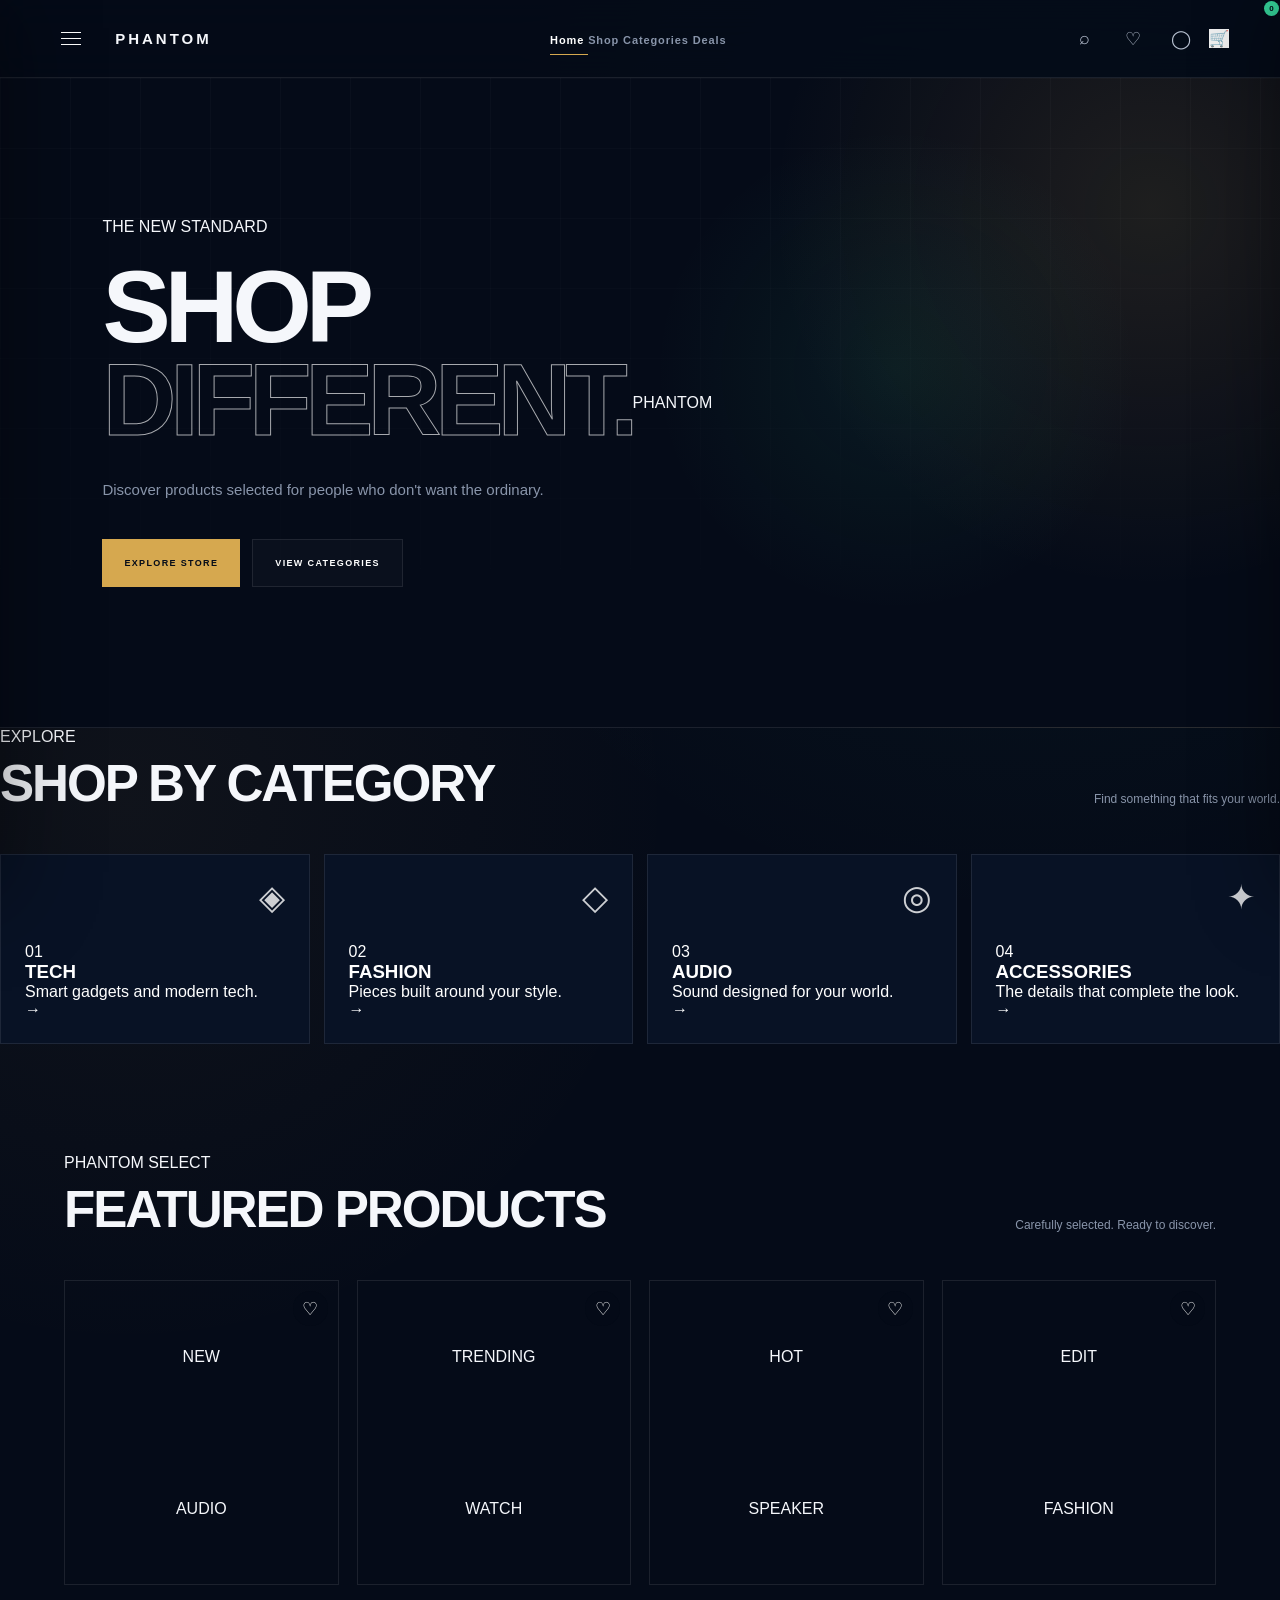
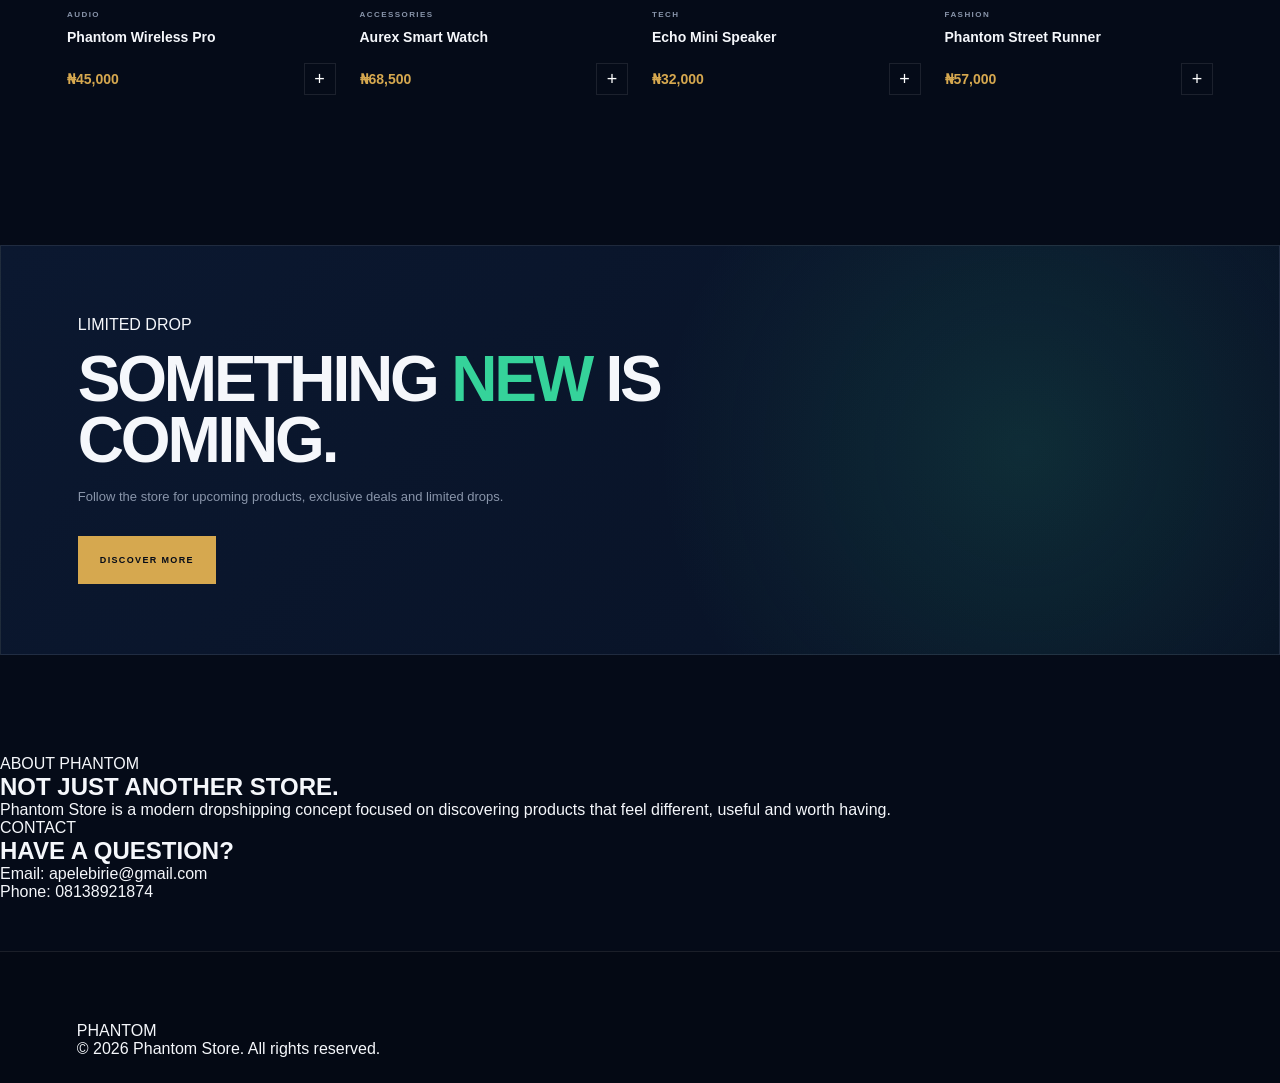
==== index.html @ 013b5015 "Refactor index.html for improved structure and content Refactor HTML structure and update content fo" ====
<!DOCTYPE html>
<html lang="en">

<head>
    <meta charset="UTF-8">

    <meta
        name="viewport"
        content="width=device-width, initial-scale=1.0"
    >

    <meta
        name="description"
        content="Phantom Store — modern dropshipping marketplace."
    >

    <title>Phantom Store</title>

    <!-- CSS -->
    <link
        rel="stylesheet"
        href="css/style.css"
    >
</head>


<body>

    <!-- =====================================================
         PAGE LOADER
         ===================================================== -->

    <div
        class="page-loader"
        id="pageLoader"
    >
        <div class="loader-logo">
            PHANTOM
        </div>

        <div class="loader-line"></div>
    </div>


    <!-- =====================================================
         SIDEBAR OVERLAY
         ===================================================== -->

    <div
        class="sidebar-overlay"
        id="sidebarOverlay"
    ></div>


    <!-- =====================================================
         SIDEBAR
         ===================================================== -->

    <aside
        class="sidebar"
        id="sidebar"
    >

        <div class="sidebar-header">

            <div class="sidebar-logo">
                PHANTOM
            </div>

            <button
                class="close-sidebar"
                id="closeSidebar"
                aria-label="Close menu"
            >
                ×
            </button>

        </div>


        <nav class="sidebar-navigation">

            <a
                href="#home"
                class="sidebar-link active"
            >
                Home
            </a>

            <a
                href="#categories"
                class="sidebar-link"
            >
                Categories
            </a>

            <a
                href="#shop"
                class="sidebar-link"
            >
                Shop
            </a>

            <a
                href="#deals"
                class="sidebar-link"
            >
                Deals
            </a>

            <a
                href="#about"
                class="sidebar-link"
            >
                About
            </a>

            <a
                href="#contact"
                class="sidebar-link"
            >
                Contact
            </a>

        </nav>


        <div class="sidebar-footer">

            <span>
                PHANTOM STORE
            </span>

            <small>
                CURATED. MODERN. DIFFERENT.
            </small>

        </div>

    </aside>


    <!-- =====================================================
         HEADER
         ===================================================== -->

    <header class="site-header">

        <div class="header-left">

            <button
                class="menu-button"
                id="openSidebar"
                aria-label="Open menu"
            >
                <span></span>
                <span></span>
                <span></span>
            </button>


            <a
                href="#home"
                class="brand"
            >
                PHANTOM
            </a>

        </div>


        <nav class="desktop-navigation">

            <a
                href="#home"
                class="nav-link active"
            >
                Home
            </a>

            <a
                href="#shop"
                class="nav-link"
            >
                Shop
            </a>

            <a
                href="#categories"
                class="nav-link"
            >
                Categories
            </a>

            <a
                href="#deals"
                class="nav-link"
            >
                Deals
            </a>

        </nav>


        <div class="header-actions">

            <button
                class="header-icon"
                id="searchButton"
                aria-label="Search"
            >
                ⌕
            </button>

            <button
                class="header-icon"
                id="wishlistButton"
                aria-label="Wishlist"
            >
                ♡
            </button>

            <button
                class="header-icon"
                id="accountButton"
                aria-label="Account"
            >
                ◯
            </button>

            <button
                class="cart-button"
                id="cartButton"
                aria-label="Shopping cart"
            >
                🛒

                <span
                    class="cart-count"
                    id="cartCount"
                >
                    0
                </span>

            </button>

        </div>

    </header>


    <!-- =====================================================
         MAIN
         ===================================================== -->

    <main>


        <!-- =================================================
             HERO
             ================================================= -->

        <section
            class="hero"
            id="home"
        >

            <div class="hero-content">

                <span class="hero-label">
                    THE NEW STANDARD
                </span>

                <h1>
                    SHOP
                    <span>DIFFERENT.</span>
                </h1>

                <p>
                    Discover products selected for people
                    who don't want the ordinary.
                </p>


                <div class="hero-buttons">

                    <a
                        href="#shop"
                        class="primary-button"
                    >
                        EXPLORE STORE
                    </a>

                    <a
                        href="#categories"
                        class="secondary-button"
                    >
                        VIEW CATEGORIES
                    </a>

                </div>

            </div>


            <div class="hero-visual">

                <div class="hero-orbit orbit-one"></div>

                <div class="hero-orbit orbit-two"></div>

                <div class="hero-product">

                    <span>
                        PHANTOM
                    </span>

                </div>

            </div>

        </section>


        <!-- =================================================
             CATEGORIES
             ================================================= -->

        <section
            class="categories-section"
            id="categories"
        >

            <div class="section-heading">

                <div>

                    <span class="section-label">
                        EXPLORE
                    </span>

                    <h2>
                        SHOP BY CATEGORY
                    </h2>

                </div>

                <p>
                    Find something that fits your world.
                </p>

            </div>


            <div class="category-grid">


                <article
                    class="category-card"
                    data-category="tech"
                >

                    <div class="category-number">
                        01
                    </div>

                    <div class="category-icon">
                        ◈
                    </div>

                    <h3>
                        TECH
                    </h3>

                    <p>
                        Smart gadgets and modern tech.
                    </p>

                    <span class="category-arrow">
                        →
                    </span>

                </article>


                <article
                    class="category-card"
                    data-category="fashion"
                >

                    <div class="category-number">
                        02
                    </div>

                    <div class="category-icon">
                        ◇
                    </div>

                    <h3>
                        FASHION
                    </h3>

                    <p>
                        Pieces built around your style.
                    </p>

                    <span class="category-arrow">
                        →
                    </span>

                </article>


                <article
                    class="category-card"
                    data-category="audio"
                >

                    <div class="category-number">
                        03
                    </div>

                    <div class="category-icon">
                        ◎
                    </div>

                    <h3>
                        AUDIO
                    </h3>

                    <p>
                        Sound designed for your world.
                    </p>

                    <span class="category-arrow">
                        →
                    </span>

                </article>


                <article
                    class="category-card"
                    data-category="accessories"
                >

                    <div class="category-number">
                        04
                    </div>

                    <div class="category-icon">
                        ✦
                    </div>

                    <h3>
                        ACCESSORIES
                    </h3>

                    <p>
                        The details that complete the look.
                    </p>

                    <span class="category-arrow">
                        →
                    </span>

                </article>

            </div>

        </section>


        <!-- =================================================
             SHOP
             ================================================= -->

        <section
            class="shop-section"
            id="shop"
        >

            <div class="section-heading">

                <div>

                    <span class="section-label">
                        PHANTOM SELECT
                    </span>

                    <h2>
                        FEATURED PRODUCTS
                    </h2>

                </div>

                <p>
                    Carefully selected. Ready to discover.
                </p>

            </div>


            <div class="product-grid">


                <!-- PRODUCT 1 -->

                <article
                    class="product-card"
                    data-product="headphones"
                >

                    <div class="product-image">

                        <span class="product-tag">
                            NEW
                        </span>

                        <button
                            class="heart-button"
                            aria-label="Add to wishlist"
                        >
                            ♡
                        </button>

                        <div class="product-image-content">
                            AUDIO
                        </div>

                    </div>


                    <div class="product-info">

                        <span class="product-category">
                            AUDIO
                        </span>

                        <h3>
                            Phantom Wireless Pro
                        </h3>

                        <div class="product-bottom">

                            <strong>
                                ₦45,000
                            </strong>

                            <button
                                class="add-button"
                            >
                                +
                            </button>

                        </div>

                    </div>

                </article>


                <!-- PRODUCT 2 -->

                <article
                    class="product-card"
                    data-product="watch"
                >

                    <div class="product-image">

                        <span class="product-tag">
                            TRENDING
                        </span>

                        <button
                            class="heart-button"
                            aria-label="Add to wishlist"
                        >
                            ♡
                        </button>

                        <div class="product-image-content">
                            WATCH
                        </div>

                    </div>


                    <div class="product-info">

                        <span class="product-category">
                            ACCESSORIES
                        </span>

                        <h3>
                            Aurex Smart Watch
                        </h3>

                        <div class="product-bottom">

                            <strong>
                                ₦68,500
                            </strong>

                            <button
                                class="add-button"
                            >
                                +
                            </button>

                        </div>

                    </div>

                </article>


                <!-- PRODUCT 3 -->

                <article
                    class="product-card"
                    data-product="speaker"
                >

                    <div class="product-image">

                        <span class="product-tag">
                            HOT
                        </span>

                        <button
                            class="heart-button"
                            aria-label="Add to wishlist"
                        >
                            ♡
                        </button>

                        <div class="product-image-content">
                            SPEAKER
                        </div>

                    </div>


                    <div class="product-info">

                        <span class="product-category">
                            TECH
                        </span>

                        <h3>
                            Echo Mini Speaker
                        </h3>

                        <div class="product-bottom">

                            <strong>
                                ₦32,000
                            </strong>

                            <button
                                class="add-button"
                            >
                                +
                            </button>

                        </div>

                    </div>

                </article>


                <!-- PRODUCT 4 -->

                <article
                    class="product-card"
                    data-product="sneakers"
                >

                    <div class="product-image">

                        <span class="product-tag">
                            EDIT
                        </span>

                        <button
                            class="heart-button"
                            aria-label="Add to wishlist"
                        >
                            ♡
                        </button>

                        <div class="product-image-content">
                            FASHION
                        </div>

                    </div>


                    <div class="product-info">

                        <span class="product-category">
                            FASHION
                        </span>

                        <h3>
                            Phantom Street Runner
                        </h3>

                        <div class="product-bottom">

                            <strong>
                                ₦57,000
                            </strong>

                            <button
                                class="add-button"
                            >
                                +
                            </button>

                        </div>

                    </div>

                </article>

            </div>

        </section>


        <!-- =================================================
             DEALS
             ================================================= -->

        <section
            class="deal-section"
            id="deals"
        >

            <div class="deal-content">

                <span class="section-label">
                    LIMITED DROP
                </span>

                <h2>
                    SOMETHING
                    <span>NEW</span>
                    IS COMING.
                </h2>

                <p>
                    Follow the store for upcoming products,
                    exclusive deals and limited drops.
                </p>

                <button
                    class="primary-button"
                    id="dealButton"
                >
                    DISCOVER MORE
                </button>

            </div>


            <div class="deal-decoration">

                <div class="helix helix-one"></div>

                <div class="helix helix-two"></div>

                <div class="helix helix-three"></div>

            </div>

        </section>


        <!-- =================================================
             ABOUT
             ================================================= -->

        <section
            class="about-section"
            id="about"
        >

            <div>

                <span class="section-label">
                    ABOUT PHANTOM
                </span>

                <h2>
                    NOT JUST
                    ANOTHER STORE.
                </h2>

            </div>


            <p>
                Phantom Store is a modern dropshipping concept
                focused on discovering products that feel
                different, useful and worth having.
            </p>

        </section>


        <!-- =================================================
             CONTACT
             ================================================= -->

        <section
            class="contact-section"
            id="contact"
        >

            <span class="section-label">
                CONTACT
            </span>

            <h2>
                HAVE A QUESTION?
            </h2>

            <p>
                Email:
                <a href="mailto:apelebirie@gmail.com">
                    apelebirie@gmail.com
                </a>
            </p>

            <p>
                Phone:
                <a href="tel:08138921874">
                    08138921874
                </a>
            </p>

        </section>

    </main>


    <!-- =====================================================
         PRODUCT MODAL
         ===================================================== -->

    <div
        class="product-modal"
        id="productModal"
    >

        <div
            class="modal-backdrop"
            id="modalBackdrop"
        ></div>


        <div class="modal-content">

            <button
                class="modal-close"
                id="modalClose"
                aria-label="Close product"
            >
                ×
            </button>


            <div
                class="modal-product-image"
                id="modalProductImage"
            >
                PRODUCT
            </div>


            <div class="modal-product-info">

                <span
                    class="product-category"
                    id="modalCategory"
                >
                    CATEGORY
                </span>

                <h2 id="modalTitle">
                    Product
                </h2>

                <p id="modalDescription">
                    Product description.
                </p>

                <strong
                    class="modal-price"
                    id="modalPrice"
                >
                    ₦0
                </strong>


                <button
                    class="primary-button modal-add-cart"
                    id="modalAddCart"
                >
                    ADD TO CART
                </button>

            </div>

        </div>

    </div>


    <!-- =====================================================
         CART OVERLAY
         ===================================================== -->

    <div
        class="cart-overlay"
        id="cartOverlay"
    ></div>


    <!-- =====================================================
         MINI CART
         ===================================================== -->

    <aside
        class="mini-cart"
        id="miniCart"
    >

        <div class="cart-header">

            <div>

                <span class="section-label">
                    YOUR BAG
                </span>

                <h2>
                    SHOPPING CART
                </h2>

            </div>


            <button
                class="close-cart"
                id="closeCart"
                aria-label="Close cart"
            >
                ×
            </button>

        </div>


        <div
            class="cart-items"
            id="cartItems"
        >

            <div class="empty-cart">

                <div>
                    🛒
                </div>

                <p>
                    Your cart is empty.
                </p>

                <span>
                    Add something you love.
                </span>

            </div>

        </div>


        <div class="cart-footer">

            <div class="cart-total-row">

                <span>
                    TOTAL
                </span>

                <strong id="cartTotal">
                    ₦0
                </strong>

            </div>


            <button
                class="primary-button checkout-button"
                id="checkoutButton"
            >
                CHECKOUT
            </button>

        </div>

    </aside>


    <!-- =====================================================
         FOOTER
         ===================================================== -->

    <footer class="site-footer">

        <div class="footer-brand">
            PHANTOM
        </div>

        <p>
            © 2026 Phantom Store.
            All rights reserved.
        </p>

    </footer>


    <!-- =====================================================
         JAVASCRIPT
         ===================================================== -->

    <script
        src="js/script.js"
    ></script>

</body>

</html>
---- css/style.css ----
/* =========================================================
   PHANTOM STORE — PHASE 1
   Main stylesheet
   ========================================================= */


/* =========================================================
   1. RESET & GLOBAL VARIABLES
   ========================================================= */

:root {
    /* Main palette — Navy Mirage */
    --navy-950: #050b18;
    --navy-900: #081225;
    --navy-850: #0b1830;
    --navy-800: #10203d;

    /* Midnight Gold */
    --gold: #d6a84f;
    --gold-light: #f1cf7a;
    --gold-dark: #9e762c;

    /* Emerald Chrome */
    --emerald: #35d39a;
    --emerald-light: #70edbc;
    --emerald-dark: #1d9b70;

    /* Supporting colours */
    --white: #ffffff;
    --text: #f5f7fb;
    --muted: #8995aa;
    --muted-light: #b7c0d0;
    --border: rgba(255, 255, 255, 0.09);

    /* Effects */
    --glass: rgba(8, 18, 37, 0.72);
    --shadow: 0 20px 60px rgba(0, 0, 0, 0.35);

    /* Layout */
    --max-width: 1280px;

    /* Animation */
    --ease: cubic-bezier(0.22, 1, 0.36, 1);
    --fast: 180ms;
    --normal: 350ms;
    --slow: 700ms;
}


* {
    margin: 0;
    padding: 0;
    box-sizing: border-box;
}


html {
    scroll-behavior: smooth;
}


body {
    min-height: 100vh;
    background:
        radial-gradient(
            circle at 80% 10%,
            rgba(53, 211, 154, 0.06),
            transparent 25%
        ),
        radial-gradient(
            circle at 10% 30%,
            rgba(214, 168, 79, 0.05),
            transparent 25%
        ),
        var(--navy-950);

    color: var(--text);
    font-family:
        Inter,
        "Segoe UI",
        Arial,
        sans-serif;

    overflow-x: hidden;
}


body.modal-open,
body.sidebar-open,
body.cart-open {
    overflow: hidden;
}


button,
a,
input {
    font: inherit;
}


button {
    border: 0;
    cursor: pointer;
}


a {
    color: inherit;
    text-decoration: none;
}


img {
    max-width: 100%;
    display: block;
}


::selection {
    background: var(--gold);
    color: var(--navy-950);
}


/* =========================================================
   2. PAGE LOADER
   ========================================================= */

.page-loader {
    position: fixed;
    inset: 0;
    z-index: 9999;

    display: flex;
    flex-direction: column;
    align-items: center;
    justify-content: center;

    background: var(--navy-950);

    transition:
        opacity 600ms ease,
        visibility 600ms ease;
}


.page-loader.hidden {
    opacity: 0;
    visibility: hidden;
    pointer-events: none;
}


.loader-brand {
    margin-top: 30px;

    font-size: 26px;
    font-weight: 800;
    letter-spacing: 0.35em;

    color: var(--white);
}


.loader-text {
    margin-top: 10px;

    font-size: 10px;
    letter-spacing: 0.3em;

    color: var(--muted);
}


/* =========================================================
   3. HELIX LOADER
   ========================================================= */

.loader-helix {
    position: relative;

    width: 90px;
    height: 100px;

    animation: helixRotate 3s linear infinite;
}


.loader-helix span {
    position: absolute;

    width: 10px;
    height: 10px;

    border-radius: 50%;

    background: var(--gold);

    box-shadow:
        0 0 15px rgba(214, 168, 79, 0.7);

    animation: helixPulse 1.5s ease-in-out infinite;
}


.loader-helix span:nth-child(1) {
    top: 5px;
    left: 15px;
}

.loader-helix span:nth-child(2) {
    top: 20px;
    right: 15px;
}

.loader-helix span:nth-child(3) {
    top: 38px;
    left: 15px;
}

.loader-helix span:nth-child(4) {
    top: 55px;
    right: 15px;
}

.loader-helix span:nth-child(5) {
    top: 73px;
    left: 15px;
}

.loader-helix span:nth-child(6) {
    top: 88px;
    right: 15px;
}


@keyframes helixRotate {
    0% {
        transform: rotateY(0deg);
    }

    100% {
        transform: rotateY(360deg);
    }
}


@keyframes helixPulse {
    0%,
    100% {
        transform: scale(0.75);
        opacity: 0.5;
    }

    50% {
        transform: scale(1.2);
        opacity: 1;
    }
}


/* =========================================================
   4. SIDEBAR OVERLAY
   ========================================================= */

.sidebar-overlay {
    position: fixed;
    inset: 0;
    z-index: 900;

    background: rgba(0, 0, 0, 0.55);

    backdrop-filter: blur(5px);

    opacity: 0;
    visibility: hidden;

    transition:
        opacity var(--normal) ease,
        visibility var(--normal) ease;
}


.sidebar-overlay.active {
    opacity: 1;
    visibility: visible;
}


/* =========================================================
   5. SIDEBAR
   ========================================================= */

.sidebar {
    position: fixed;
    top: 0;
    left: 0;

    z-index: 1000;

    width: min(360px, 88vw);
    height: 100vh;

    display: flex;
    flex-direction: column;

    background:
        linear-gradient(
            160deg,
            rgba(16, 32, 61, 0.98),
            rgba(5, 11, 24, 0.99)
        );

    border-right: 1px solid var(--border);

    box-shadow: 30px 0 80px rgba(0, 0, 0, 0.35);

    transform: translateX(-105%);

    transition:
        transform 600ms var(--ease);
}


.sidebar.active {
    transform: translateX(0);
}


.sidebar-header {
    height: 86px;

    padding: 0 28px;

    display: flex;
    align-items: center;
    justify-content: space-between;

    border-bottom: 1px solid var(--border);
}


.brand {
    display: flex;
    align-items: center;
    gap: 12px;

    font-size: 15px;
    font-weight: 800;
    letter-spacing: 0.2em;
}


.brand-mark {
    width: 32px;
    height: 32px;

    display: grid;
    place-items: center;

    border: 1px solid var(--gold);

    color: var(--gold);

    font-family: Georgia, serif;
    font-size: 18px;

    transform: rotate(45deg);
}


.brand-mark::first-letter {
    transform: rotate(-45deg);
}


.close-sidebar {
    width: 38px;
    height: 38px;

    display: grid;
    place-items: center;

    border-radius: 50%;

    background: rgba(255, 255, 255, 0.05);

    color: var(--white);

    font-size: 25px;

    transition:
        background var(--fast) ease,
        color var(--fast) ease,
        transform var(--fast) ease;
}


.close-sidebar:hover {
    background: var(--gold);
    color: var(--navy-950);
    transform: rotate(90deg);
}


.sidebar-content {
    flex: 1;
    overflow-y: auto;

    padding: 30px 20px;
}


.menu-label {
    margin: 0 12px 14px;

    font-size: 9px;
    font-weight: 700;
    letter-spacing: 0.25em;

    color: var(--muted);
}


.account-label {
    margin-top: 38px;
}


.sidebar-nav {
    display: flex;
    flex-direction: column;
    gap: 5px;
}


.sidebar-link {
    position: relative;

    display: flex;
    align-items: center;
    gap: 16px;

    padding: 14px 15px;

    border-radius: 10px;

    color: var(--muted-light);

    font-size: 13px;
    font-weight: 600;

    transition:
        color var(--fast) ease,
        background var(--fast) ease,
        transform var(--fast) ease;
}


.sidebar-link span:first-child {
    width: 22px;

    text-align: center;

    color: var(--muted);

    font-size: 18px;

    transition: color var(--fast) ease;
}


.sidebar-link:hover,
.sidebar-link.active {
    color: var(--white);

    background:
        linear-gradient(
            90deg,
            rgba(214, 168, 79, 0.12),
            rgba(53, 211, 154, 0.04)
        );

    transform: translateX(5px);
}


.sidebar-link:hover span:first-child,
.sidebar-link.active span:first-child {
    color: var(--gold);
}


.sidebar-footer {
    padding: 22px 28px;

    border-top: 1px solid var(--border);
}


.sidebar-footer p {
    color: var(--gold);

    font-size: 9px;
    letter-spacing: 0.25em;
    font-weight: 800;
}


.sidebar-footer span {
    display: block;

    margin-top: 7px;

    color: var(--muted);

    font-size: 11px;
}


/* =========================================================
   6. HEADER
   ========================================================= */

.site-header {
    position: sticky;
    top: 0;
    z-index: 800;

    height: 78px;

    display: flex;
    align-items: center;
    justify-content: space-between;

    padding: 0 4vw;

    background: rgba(5, 11, 24, 0.78);

    border-bottom: 1px solid var(--border);

    backdrop-filter: blur(18px);
}


.header-left,
.header-actions {
    display: flex;
    align-items: center;
}


.header-left {
    gap: 22px;
}


.menu-button {
    width: 42px;
    height: 42px;

    display: flex;
    flex-direction: column;
    justify-content: center;
    gap: 5px;

    padding: 10px;

    background: transparent;
}


.menu-button span {
    display: block;

    width: 20px;
    height: 1px;

    background: var(--white);

    transition:
        transform var(--normal) var(--ease),
        width var(--normal) var(--ease);
}


.menu-button:hover span:nth-child(2) {
    width: 13px;
}


.menu-button:hover span:nth-child(3) {
    width: 17px;
}


.logo {
    display: flex;
    align-items: center;
    gap: 10px;
}


.logo-symbol {
    width: 34px;
    height: 34px;

    display: grid;
    place-items: center;

    border: 1px solid var(--gold);

    color: var(--gold);

    font-family: Georgia, serif;
    font-size: 18px;

    transform: rotate(45deg);

    transition: transform var(--normal) var(--ease);
}


.logo:hover .logo-symbol {
    transform: rotate(135deg);
}


.logo-text {
    display: flex;
    flex-direction: column;

    font-size: 13px;
    font-weight: 800;
    letter-spacing: 0.18em;
}


.logo-text small {
    margin-top: 2px;

    color: var(--gold);

    font-size: 6px;
    letter-spacing: 0.5em;
}


.desktop-nav {
    display: flex;
    align-items: center;
    gap: 34px;
}


.nav-link {
    position: relative;

    color: var(--muted);

    font-size: 11px;
    font-weight: 600;
    letter-spacing: 0.08em;

    transition: color var(--fast) ease;
}


.nav-link::after {
    content: "";

    position: absolute;
    left: 0;
    bottom: -9px;

    width: 0;
    height: 1px;

    background: var(--gold);

    transition: width var(--normal) var(--ease);
}


.nav-link:hover,
.nav-link.active {
    color: var(--white);
}


.nav-link:hover::after,
.nav-link.active::after {
    width: 100%;
}


.header-actions {
    gap: 8px;
}


.header-icon {
    position: relative;

    width: 40px;
    height: 40px;

    display: grid;
    place-items: center;

    background: transparent;

    color: var(--muted-light);

    font-size: 18px;

    border-radius: 50%;

    transition:
        background var(--fast) ease,
        color var(--fast) ease,
        transform var(--fast) ease;
}


.header-icon:hover {
    background: rgba(255, 255, 255, 0.06);
    color: var(--gold);
    transform: translateY(-2px);
}


.cart-count {
    position: absolute;
    top: 1px;
    right: 1px;

    min-width: 15px;
    height: 15px;

    display: grid;
    place-items: center;

    padding: 0 4px;

    border-radius: 20px;

    background: var(--emerald);

    color: var(--navy-950);

    font-size: 8px;
    font-weight: 800;
}


.account-button {
    margin-left: 8px;

    padding: 11px 17px;

    background: transparent;

    border: 1px solid var(--border);

    color: var(--muted-light);

    font-size: 9px;
    font-weight: 700;
    letter-spacing: 0.12em;

    transition:
        border-color var(--fast) ease,
        color var(--fast) ease,
        background var(--fast) ease;
}


.account-button:hover {
    border-color: var(--gold);
    color: var(--gold);
    background: rgba(214, 168, 79, 0.06);
}


/* =========================================================
   7. HERO
   ========================================================= */

.hero {
    position: relative;

    min-height: 650px;

    display: flex;
    align-items: center;

    padding: 100px 8vw;

    overflow: hidden;

    border-bottom: 1px solid var(--border);

    background:
        radial-gradient(
            circle at 70% 45%,
            rgba(53, 211, 154, 0.08),
            transparent 25%
        ),
        radial-gradient(
            circle at 90% 20%,
            rgba(214, 168, 79, 0.12),
            transparent 30%
        ),
        var(--navy-950);
}


.hero::before {
    content: "";

    position: absolute;
    inset: 0;

    background-image:
        linear-gradient(
            rgba(255, 255, 255, 0.025) 1px,
            transparent 1px
        ),
        linear-gradient(
            90deg,
            rgba(255, 255, 255, 0.025) 1px,
            transparent 1px
        );

    background-size: 70px 70px;

    mask-image:
        linear-gradient(
            to bottom,
            black,
            transparent
        );

    pointer-events: none;
}


.hero-content {
    position: relative;
    z-index: 2;

    max-width: 700px;

    animation: heroReveal 900ms var(--ease) both;
}


@keyframes heroReveal {
    from {
        opacity: 0;
        transform: translateY(35px);
    }

    to {
        opacity: 1;
        transform: translateY(0);
    }
}


.hero-tag,
.eyebrow {
    display: flex;
    align-items: center;
    gap: 9px;

    color: var(--gold);

    font-size: 9px;
    font-weight: 700;
    letter-spacing: 0.25em;
}


.hero-tag span {
    width: 22px;
    height: 1px;

    background: var(--gold);
}


.hero h1 {
    max-width: 760px;

    margin-top: 25px;

    font-size: clamp(55px, 8vw, 110px);

    line-height: 0.9;

    font-weight: 800;
    letter-spacing: -0.06em;
}


.hero h1 span {
    display: block;

    color: transparent;

    -webkit-text-stroke: 1px rgba(255, 255, 255, 0.65);
}


.hero p {
    max-width: 530px;

    margin-top: 30px;

    color: var(--muted);

    font-size: 15px;
    line-height: 1.8;
}


.hero-buttons {
    display: flex;
    align-items: center;
    gap: 12px;

    margin-top: 36px;
}


/* =========================================================
   8. BUTTON SYSTEM
   ========================================================= */

.primary-button,
.secondary-button {
    position: relative;

    display: inline-flex;
    align-items: center;
    justify-content: center;
    gap: 15px;

    min-height: 48px;

    padding: 0 22px;

    font-size: 9px;
    font-weight: 800;
    letter-spacing: 0.15em;

    overflow: hidden;

    transition:
        transform var(--normal) var(--ease),
        box-shadow var(--normal) ease,
        border-color var(--normal) ease,
        color var(--normal) ease;
}


.primary-button {
    background: var(--gold);

    color: var(--navy-950);
}


.primary-button::before {
    content: "";

    position: absolute;

    top: 0;
    left: -120%;

    width: 80%;
    height: 100%;

    background:
        linear-gradient(
            90deg,
            transparent,
            rgba(255, 255, 255, 0.45),
            transparent
        );

    transform: skewX(-20deg);

    transition: left 600ms ease;
}


.primary-button:hover::before {
    left: 140%;
}


.primary-button:hover {
    transform: translateY(-4px);

    box-shadow:
        0 15px 35px rgba(214, 168, 79, 0.2);
}


.primary-button:active {
    transform: translateY(-1px) scale(0.98);
}


.primary-button span {
    font-size: 16px;

    transition: transform var(--normal) var(--ease);
}


.primary-button:hover span {
    transform: translateX(5px);
}


.secondary-button {
    border: 1px solid var(--border);

    background: rgba(255, 255, 255, 0.025);

    color: var(--white);
}


.secondary-button:hover {
    border-color: var(--emerald);

    color: var(--emerald);

    transform: translateY(-3px);
}


.secondary-button:active {
    transform: scale(0.98);
}


/* =========================================================
   9. HERO HELIX
   ========================================================= */

.hero-helix {
    position: absolute;

    right: 12%;
    top: 50%;

    width: 220px;
    height: 500px;

    transform: translateY(-50%) rotate(7deg);

    opacity: 0.65;

    animation: heroHelixFloat 6s ease-in-out infinite;
}


@keyframes heroHelixFloat {
    0%,
    100% {
        transform:
            translateY(-50%)
            rotate(7deg);
    }

    50% {
        transform:
            translateY(calc(-50% - 18px))
            rotate(10deg);
    }
}


.helix-line {
    position: absolute;

    top: 0;

    width: 70px;
    height: 100%;

    border-radius: 50%;

    border: 1px solid transparent;
}


.helix-left {
    left: 15px;

    border-right-color: var(--gold);

    transform: rotateY(50deg);
}


.helix-right {
    right: 15px;

    border-left-color: var(--emerald);

    transform: rotateY(50deg);
}


.helix-node {
    position: absolute;

    left: 50%;

    width: 8px;
    height: 8px;

    border-radius: 50%;

    background: var(--gold);

    box-shadow:
        0 0 15px rgba(214, 168, 79, 0.6);

    transform: translateX(-50%);
}


.node-1 {
    top: 5%;
}

.node-2 {
    top: 22%;
    background: var(--emerald);
}

.node-3 {
    top: 39%;
}

.node-4 {
    top: 56%;
    background: var(--emerald);
}

.node-5 {
    top: 73%;
}

.node-6 {
    top: 90%;
    background: var(--emerald);
}


/* =========================================================
   10. DISCOVERY SECTION
   ========================================================= */

.discovery-section,
.products-section,
.shop-section {
    max-width: var(--max-width);

    margin: auto;

    padding: 110px 5vw;
}


.section-heading {
    display: flex;
    align-items: flex-end;
    justify-content: space-between;
    gap: 30px;

    margin-bottom: 45px;
}


.section-heading h2 {
    margin-top: 12px;

    font-size: clamp(32px, 4vw, 52px);

    line-height: 1;

    letter-spacing: -0.04em;
}


.section-heading h2 span {
    color: var(--gold);
}


.section-heading > p {
    max-width: 330px;

    color: var(--muted);

    font-size: 12px;
    line-height: 1.7;
}


/* =========================================================
   11. CATEGORY CARDS
   ========================================================= */

.category-grid {
    display: grid;

    grid-template-columns:
        repeat(4, minmax(0, 1fr));

    gap: 14px;
}


.category-card {
    position: relative;

    min-height: 190px;

    display: flex;
    flex-direction: column;
    align-items: flex-start;
    justify-content: flex-end;

    padding: 24px;

    overflow: hidden;

    border: 1px solid var(--border);

    background: var(--navy-900);

    color: var(--white);

    text-align: left;

    transition:
        transform var(--normal) var(--ease),
        border-color var(--normal) ease,
        background var(--normal) ease;
}


.category-card::before {
    content: "";

    position: absolute;
    inset: 0;

    background:
        radial-gradient(
            circle at 80% 20%,
            var(--card-color),
            transparent 45%
        );

    opacity: 0.12;

    transition: opacity var(--normal) ease;
}


.category-card:hover {
    transform: translateY(-7px);

    border-color: rgba(255, 255, 255, 0.18);

    background: var(--navy-850);
}


.category-card:hover::before {
    opacity: 0.28;
}


.category-icon {
    position: absolute;

    top: 22px;
    right: 24px;

    font-size: 34px;

    color: var(--card-color);

    opacity: 0.8;
}


.category-card strong {
    position: relative;
    z-index: 1;

    font-size: 15px;
    letter-spacing: 0.12em;
}


.category-card small {
    position: relative;
    z-index: 1;

    margin-top: 6px;

    color: var(--muted);

    font-size: 10px;
}


.category-tech {
    --card-color: #4e8cff;
}

.category-fashion {
    --card-color: #a76cff;
}

.category-home {
    --card-color: var(--gold);
}

.category-fitness {
    --card-color: var(--emerald);
}


/* =========================================================
   12. PRODUCT SECTION
   ========================================================= */

.product-heading {
    margin-bottom: 35px;
}


.view-all {
    color: var(--muted);

    font-size: 9px;
    font-weight: 700;
    letter-spacing: 0.14em;

    transition:
        color var(--fast) ease,
        transform var(--fast) ease;
}


.view-all:hover {
    color: var(--gold);
    transform: translateX(4px);
}


.product-grid {
    display: grid;

    grid-template-columns:
        repeat(4, minmax(0, 1fr));

    gap: 18px;
}


.product-card {
    cursor: pointer;

    transition:
        transform var(--normal) var(--ease);
}


.product-card:hover {
    transform: translateY(-7px);
}


.product-image {
    position: relative;

    aspect-ratio: 0.9;

    display: grid;
    place-items: center;

    overflow: hidden;

    border: 1px solid var(--border);

    transition:
        border-color var(--normal) ease,
        box-shadow var(--normal) ease;
}


.product-card:hover .product-image {
    border-color: rgba(255, 255, 255, 0.16);

    box-shadow:
        0 20px 50px rgba(0, 0, 0, 0.25);
}


.product-blue {
    background:
        radial-gradient(
            circle,
            rgba(78, 140, 255, 0.28),
            transparent 60%
        ),
        #0a1930;
}


.product-gold {
    background:
        radial-gradient(
            circle,
            rgba(214, 168, 79, 0.3),
            transparent 60%
        ),
        #211a0d;
}


.product-green {
    background:
        radial-gradient(
            circle,
            rgba(53, 211, 154, 0.27),
            transparent 60%
        ),
        #071d18;
}


.product-purple {
    background:
        radial-gradient(
            circle,
            rgba(167, 108, 255, 0.28),
            transparent 60%
        ),
        #170d29;
}


.product-placeholder {
    font-size: 20px;
    font-weight: 800;
    letter-spacing: 0.15em;

    color: rgba(255, 255, 255, 0.16);

    transform: rotate(-12deg);

    transition:
        transform var(--slow) var(--ease),
        color var(--normal) ease;
}


.product-card:hover .product-placeholder {
    transform:
        rotate(-4deg)
        scale(1.08);

    color: rgba(255, 255, 255, 0.28);
}


.product-badge {
    position: absolute;

    top: 14px;
    left: 14px;

    z-index: 2;

    padding: 7px 9px;

    background: var(--emerald);

    color: var(--navy-950);

    font-size: 7px;
    font-weight: 900;
    letter-spacing: 0.1em;
}


.product-badge.premium {
    background: var(--gold);
}


.heart-button {
    position: absolute;

    top: 10px;
    right: 10px;

    z-index: 3;

    width: 35px;
    height: 35px;

    display: grid;
    place-items: center;

    border-radius: 50%;

    background: rgba(5, 11, 24, 0.65);

    color: var(--white);

    font-size: 18px;

    backdrop-filter: blur(8px);

    transition:
        color var(--fast) ease,
        transform var(--fast) ease,
        background var(--fast) ease;
}


.heart-button:hover {
    color: #ff6685;

    background: rgba(255, 255, 255, 0.1);

    transform: scale(1.08);
}


.heart-button.liked {
    color: #ff6685;

    transform: scale(1.15);
}


.product-info {
    padding: 18px 3px 0;
}


.product-category {
    color: var(--muted);

    font-size: 8px;
    font-weight: 700;
    letter-spacing: 0.18em;
}


.product-info h3 {
    margin-top: 7px;

    font-size: 14px;
    font-weight: 600;

    line-height: 1.4;
}


.product-bottom {
    display: flex;
    align-items: center;
    justify-content: space-between;

    margin-top: 15px;
}


.product-bottom strong {
    color: var(--gold);

    font-size: 14px;
}


.add-button {
    width: 32px;
    height: 32px;

    display: grid;
    place-items: center;

    border: 1px solid var(--border);

    background: transparent;

    color: var(--white);

    font-size: 18px;

    transition:
        background var(--fast) ease,
        color var(--fast) ease,
        border-color var(--fast) ease,
        transform var(--fast) ease;
}


.add-button:hover {
    background: var(--emerald);

    border-color: var(--emerald);

    color: var(--navy-950);

    transform: rotate(90deg);
}


/* =========================================================
   13. DEAL SECTION
   ========================================================= */

.deal-section {
    position: relative;

    max-width: var(--max-width);

    min-height: 410px;

    margin: 40px auto 100px;

    padding: 70px 6vw;

    display: flex;
    align-items: center;
    justify-content: space-between;

    overflow: hidden;

    border: 1px solid var(--border);

    background:
        radial-gradient(
            circle at 80% 50%,
            rgba(53, 211, 154, 0.13),
            transparent 35%
        ),
        linear-gradient(
            135deg,
            var(--navy-850),
            var(--navy-900)
        );
}


.deal-content {
    position: relative;
    z-index: 2;

    max-width: 600px;
}


.deal-content h2 {
    margin: 15px 0;

    font-size: clamp(35px, 5vw, 65px);

    line-height: 0.95;

    letter-spacing: -0.05em;
}


.deal-content h2 span {
    color: var(--emerald);
}


.deal-content p {
    margin-bottom: 28px;

    color: var(--muted);

    font-size: 13px;
    line-height: 1.7;
}


.deal-orbit {
    position: relative;

    width: 260px;
    height: 260px;

    flex-shrink: 0;
}


.orbit-ring {
    position: absolute;

    inset: 0;

    border: 1px solid rgba(255, 255, 255, 0.1);

    border-radius: 50%;
}


.ring-one {
    transform: rotateX(65deg);

    border-color: rgba(214, 168, 79, 0.35);

    animation: orbitSpin 8s linear infinite;
}


.ring-two {
    transform: rotateY(65deg);

    border-color: rgba(53, 211, 154, 0.35);

    animation: orbitSpinReverse 11s linear infinite;
}


.orbit-core {
    position: absolute;

    top: 50%;
    left: 50%;

    width: 70px;
    height: 70px;

    display: grid;
    place-items: center;

    border: 1px solid var(--gold);

    border-radius: 50%;

    background: var(--navy-950);

    color: var(--gold);

    font-family: Georgia, serif;
    font-size: 30px;

    transform: translate(-50%, -50%);
}


@keyframes orbitSpin {
    to {
        transform:
            rotateX(65deg)
            rotateZ(360deg);
    }
}


@keyframes orbitSpinReverse {
    to {
        transform:
            rotateY(65deg)
            rotateZ(-360deg);
    }
}


/* =========================================================
   14. SHOP PLACEHOLDER
   ========================================================= */

.shop-placeholder {
    min-height: 300px;

    display: flex;
    flex-direction: column;
    align-items: center;
    justify-content: center;

    padding: 50px;

    border: 1px dashed rgba(255, 255, 255, 0.12);

    text-align: center;
}


.shop-placeholder-icon {
    width: 65px;
    height: 65px;

    display: grid;
    place-items: center;

    margin-bottom: 20px;

    border: 1px solid var(--gold);

    color: var(--gold);

    font-size: 25px;
}


.shop-placeholder h3 {
    font-size: 20px;
}


.shop-placeholder p {
    max-width: 400px;

    margin-top: 10px;

    color: var(--muted);

    font-size: 12px;
    line-height: 1.7;
}


/* =========================================================
   15. PRODUCT MODAL
   ========================================================= */

.product-modal {
    position: fixed;
    inset: 0;

    z-index: 2000;

    display: grid;
    place-items: center;

    padding: 20px;

    opacity: 0;
    visibility: hidden;

    transition:
        opacity var(--normal) ease,
        visibility var(--normal) ease;
}


.product-modal.active {
    opacity: 1;
    visibility: visible;
}


.modal-backdrop {
    position: absolute;
    inset: 0;

    background: rgba(0, 0, 0, 0.72);

    backdrop-filter: blur(12px);
}


.product-modal-card {
    position: relative;
    z-index: 2;

    width: min(850px, 95vw);

    display: grid;

    grid-template-columns: 1fr 1fr;

    overflow: hidden;

    border: 1px solid var(--border);

    background: var(--navy-900);

    box-shadow: var(--shadow);

    transform:
        translateY(35px)
        scale(0.97);

    transition:
        transform 600ms var(--ease);
}


.product-modal.active .product-modal-card {
    transform:
        translateY(0)
        scale(1);
}


.modal-close {
    position: absolute;

    top: 15px;
    right: 15px;

    z-index: 4;

    width: 38px;
    height: 38px;

    display: grid;
    place-items: center;

    border-radius: 50%;

    background: rgba(0, 0, 0, 0.3);

    color: var(--white);

    font-size: 24px;

    transition:
        background var(--fast) ease,
        transform var(--fast) ease;
}


.modal-close:hover {
    background: var(--gold);
    color: var(--navy-950);
    transform: rotate(90deg);
}


.modal-product-image {
    min-height: 470px;

    display: grid;
    place-items: center;

    background:
        radial-gradient(
            circle,
            rgba(214, 168, 79, 0.22),
            transparent 60%
        ),
        var(--navy-850);

    color: rgba(255, 255, 255, 0.15);

    font-size: 35px;
    font-weight: 900;
    letter-spacing: 0.1em;
}


.modal-product-details {
    display: flex;
    flex-direction: column;
    justify-content: center;

    padding: 55px;
}


.modal-product-details h2 {
    margin-top: 12px;

    font-size: clamp(28px, 4vw, 45px);

    line-height: 1;

    letter-spacing: -0.04em;
}


.modal-rating {
    margin-top: 18px;

    color: var(--gold);

    font-size: 13px;
}


.modal-rating span {
    margin-left: 8px;

    color: var(--muted);

    font-size: 10px;
}


.modal-product-details > p {
    margin-top: 22px;

    color: var(--muted);

    font-size: 12px;
    line-height: 1.8;
}


.modal-price {
    margin-top: 25px;

    color: var(--gold);

    font-size: 24px;
    font-weight: 800;
}


.modal-actions {
    display: flex;
    gap: 10px;

    margin-top: 28px;
}


.modal-actions .primary-button,
.modal-actions .secondary-button {
    flex: 1;
}


/* =========================================================
   16. MINI CART
   ========================================================= */

.cart-overlay {
    position: fixed;
    inset: 0;

    z-index: 1400;

    background: rgba(0, 0, 0, 0.55);

    backdrop-filter: blur(4px);

    opacity: 0;
    visibility: hidden;

    transition:
        opacity var(--normal) ease,
        visibility var(--normal) ease;
}


.cart-overlay.active {
    opacity: 1;
    visibility: visible;
}


.mini-cart {
    position: fixed;

    top: 0;
    right: 0;

    z-index: 1500;

    width: min(410px, 92vw);
    height: 100vh;

    display: flex;
    flex-direction: column;

    background: var(--navy-900);

    border-left: 1px solid var(--border);

    box-shadow: -30px 0 70px rgba(0, 0, 0, 0.35);

    transform: translateX(105%);

    transition:
        transform 600ms var(--ease);
}


.mini-cart.active {
    transform: translateX(0);
}


.mini-cart-header {
    display: flex;
    align-items: flex-start;
    justify-content: space-between;

    padding: 30px;

    border-bottom: 1px solid var(--border);
}


.mini-cart-header h3 {
    margin-top: 6px;

    font-size: 22px;
}


.close-cart {
    width: 36px;
    height: 36px;

    border-radius: 50%;

    background: rgba(255, 255, 255, 0.05);

    color: var(--white);

    font-size: 22px;

    transition:
        background var(--fast) ease,
        transform var(--fast) ease;
}


.close-cart:hover {
    background: var(--gold);
    color: var(--navy-950);
    transform: rotate(90deg);
}


.cart-items {
    flex: 1;

    overflow-y: auto;

    padding: 25px;
}


.empty-cart {
    height: 100%;

    display: flex;
    flex-direction: column;
    align-items: center;
    justify-content: center;

    text-align: center;
}


.empty-cart div {
    font-size: 45px;

    opacity: 0.4;
}


.empty-cart p {
    margin-top: 20px;

    font-size: 16px;
    font-weight: 700;
}


.empty-cart span {
    margin-top: 7px;

    color: var(--muted);

    font-size: 11px;
}


.cart-footer {
    padding: 25px 30px;

    border-top: 1px solid var(--border);
}


.cart-total {
    display: flex;
    align-items: center;
    justify-content: space-between;

    margin-bottom: 18px;
}


.cart-total span {
    color: var(--muted);

    font-size: 11px;
}


.cart-total strong {
    color: var(--gold);

    font-size: 20px;
}


.checkout-button {
    width: 100%;
}


/* =========================================================
   17. FOOTER
   ========================================================= */

.site-footer {
    margin-top: 50px;

    padding: 70px 6vw 25px;

    border-top: 1px solid var(--border);

    background: #040914;
}


.footer-brand p {
    margin-top: 15px;

    color: var(--muted);

    font-size: 11px;
}


.footer-links {
    display: flex;
    gap: 25px;

    margin-top: 35px;
}


.footer-links a {
    color: var(--muted);

    font-size: 10px;

    transition: color var(--fast) ease;
}


.footer-links a:hover {
    color: var(--gold);
}


.footer-bottom {
    margin-top: 50px;
    padding-top: 20px;

    border-top: 1px solid var(--border);

    color: #596477;

    font-size: 9px;
}


/* =========================================================
   18. RESPONSIVE — TABLET
   ========================================================= */

@media (max-width: 950px) {

    .desktop-nav {
        display: none;
    }


    .hero {
        min-height: 600px;

        padding: 90px 7vw;
    }


    .hero-helix {
        right: 2%;
        opacity: 0.35;
    }


    .category-grid,
    .product-grid {
        grid-template-columns:
            repeat(2, minmax(0, 1fr));
    }


    .deal-section {
        margin-left: 4vw;
        margin-right: 4vw;
    }


    .product-modal-card {
        width: min(700px, 94vw);
    }


    .modal-product-image {
        min-height: 400px;
    }


    .modal-product-details {
        padding: 35px;
    }
}


/* =========================================================
   19. RESPONSIVE — MOBILE
   ========================================================= */

@media (max-width: 650px) {

    .site-header {
        height: 68px;

        padding: 0 18px;
    }


    .header-left {
        gap: 12px;
    }


    .logo-text {
        font-size: 11px;
    }


    .logo-symbol {
        width: 29px;
        height: 29px;
    }


    .header-actions {
        gap: 0;
    }


    .header-actions .header-icon:nth-child(1),
    .header-actions .header-icon:nth-child(2) {
        display: none;
    }


    .account-button {
        display: none;
    }


    .hero {
        min-height: 650px;

        padding: 90px 24px;
    }


    .hero h1 {
        font-size: clamp(48px, 16vw, 78px);
    }


    .hero p {
        font-size: 13px;
    }


    .hero-buttons {
        align-items: stretch;
        flex-direction: column;

        max-width: 220px;
    }


    .hero-helix {
        right: -80px;
        top: 65%;

        transform:
            translateY(-50%)
            scale(0.75)
            rotate(7deg);

        opacity: 0.2;
    }


    .discovery-section,
    .products-section,
    .shop-section {
        padding: 80px 20px;
    }


    .section-heading {
        align-items: flex-start;
        flex-direction: column;

        margin-bottom: 30px;
    }


    .section-heading > p {
        max-width: 100%;
    }


    .category-grid {
        grid-template-columns:
            repeat(2, minmax(0, 1fr));

        gap: 9px;
    }


    .category-card {
        min-height: 150px;

        padding: 17px;
    }


    .category-card strong {
        font-size: 11px;
    }


    .product-grid {
        grid-template-columns:
            repeat(2, minmax(0, 1fr));

        gap: 16px 10px;
    }


    .product-image {
        aspect-ratio: 0.82;
    }


    .product-placeholder {
        font-size: 12px;
    }


    .product-info h3 {
        font-size: 12px;
    }


    .product-bottom strong {
        font-size: 12px;
    }


    .deal-section {
        min-height: 520px;

        margin:
            20px 20px 70px;

        padding: 50px 25px;

        align-items: flex-start;
        flex-direction: column;
    }


    .deal-orbit {
        width: 180px;
        height: 180px;

        align-self: center;

        margin-top: 45px;
    }


    .orbit-core {
        width: 55px;
        height: 55px;

        font-size: 22px;
    }


    .product-modal {
        padding: 10px;
    }


    .product-modal-card {
        display: block;

        max-height: 92vh;

        overflow-y: auto;
    }


    .modal-product-image {
        min-height: 230px;
    }


    .modal-product-details {
        padding: 28px 22px 30px;
    }


    .modal-product-details h2 {
        font-size: 30px;
    }


    .modal-actions {
        flex-direction: column;
    }


    .site-footer {
        padding:
            60px 25px 25px;
    }


    .footer-links {
        flex-wrap: wrap;
    }
}


/* =========================================================
   20. VERY SMALL PHONES
   ========================================================= */

@media (max-width: 390px) {

    .logo-text {
        display: none;
    }


    .category-card {
        min-height: 135px;
    }


    .product-grid {
        gap: 12px 8px;
    }


    .product-info {
        padding-top: 12px;
    }


    .product-info h3 {
        font-size: 11px;
    }


    .add-button {
        width: 28px;
        height: 28px;
    }
}


/* =========================================================
   21. REDUCED MOTION ACCESSIBILITY
   ========================================================= */

@media (prefers-reduced-motion: reduce) {

    *,
    *::before,
    *::after {
        scroll-behavior: auto !important;

        animation-duration: 0.01ms !important;
        animation-iteration-count: 1 !important;

        transition-duration: 0.01ms !important;
    }
}

/* =========================================================
   DYNAMIC CART ITEMS
   ========================================================= */

.cart-item {
    position: relative;
    display: grid;
    grid-template-columns: 70px 1fr 25px;
    gap: 12px;
    padding: 14px 0;
    border-bottom: 1px solid var(--border);
}

.cart-item-image {
    width: 70px;
    height: 80px;

    display: grid;
    place-items: center;

    padding: 5px;

    color: rgba(255, 255, 255, 0.35);

    font-size: 8px;
    font-weight: 800;
    letter-spacing: 0.08em;

    text-align: center;
}

.cart-item-details > span {
    color: var(--muted);

    font-size: 7px;
    letter-spacing: 0.15em;
}

.cart-item-details h4 {
    margin: 5px 0;

    padding-right: 15px;

    font-size: 11px;
    line-height: 1.4;
}

.cart-item-details strong {
    color: var(--gold);

    font-size: 11px;
}

.cart-quantity {
    display: flex;
    align-items: center;
    gap: 9px;

    margin-top: 9px;
}

.quantity-button {
    width: 22px;
    height: 22px;

    display: grid;
    place-items: center;

    border: 1px solid var(--border);

    background: transparent;

    color: var(--white);

    font-size: 13px;

    cursor: pointer;
}

.quantity-button:hover {
    border-color: var(--gold);
    color: var(--gold);
}

.cart-quantity span {
    min-width: 12px;

    text-align: center;

    font-size: 10px;
}

.remove-cart-item {
    width: 25px;
    height: 25px;

    background: transparent;

    color: var(--muted);

    font-size: 17px;

    cursor: pointer;
}

.remove-cart-item:hover {
    color: #ff6685;
}

.empty-cart {
    padding: 40px 15px;

    text-align: center;
}

.empty-cart div {
    margin-bottom: 12px;

    font-size: 35px;
}

.empty-cart p {
    margin: 0 0 6px;

    color: var(--white);

    font-size: 13px;
    font-weight: 700;
}

.empty-cart span {
    color: var(--muted);

    font-size: 10px;
}

@media (max-width: 650px) {

    .cart-item {
        grid-template-columns: 60px 1fr 22px;
    }

    .cart-item-image {
        width: 60px;
        height: 70px;
    }

}
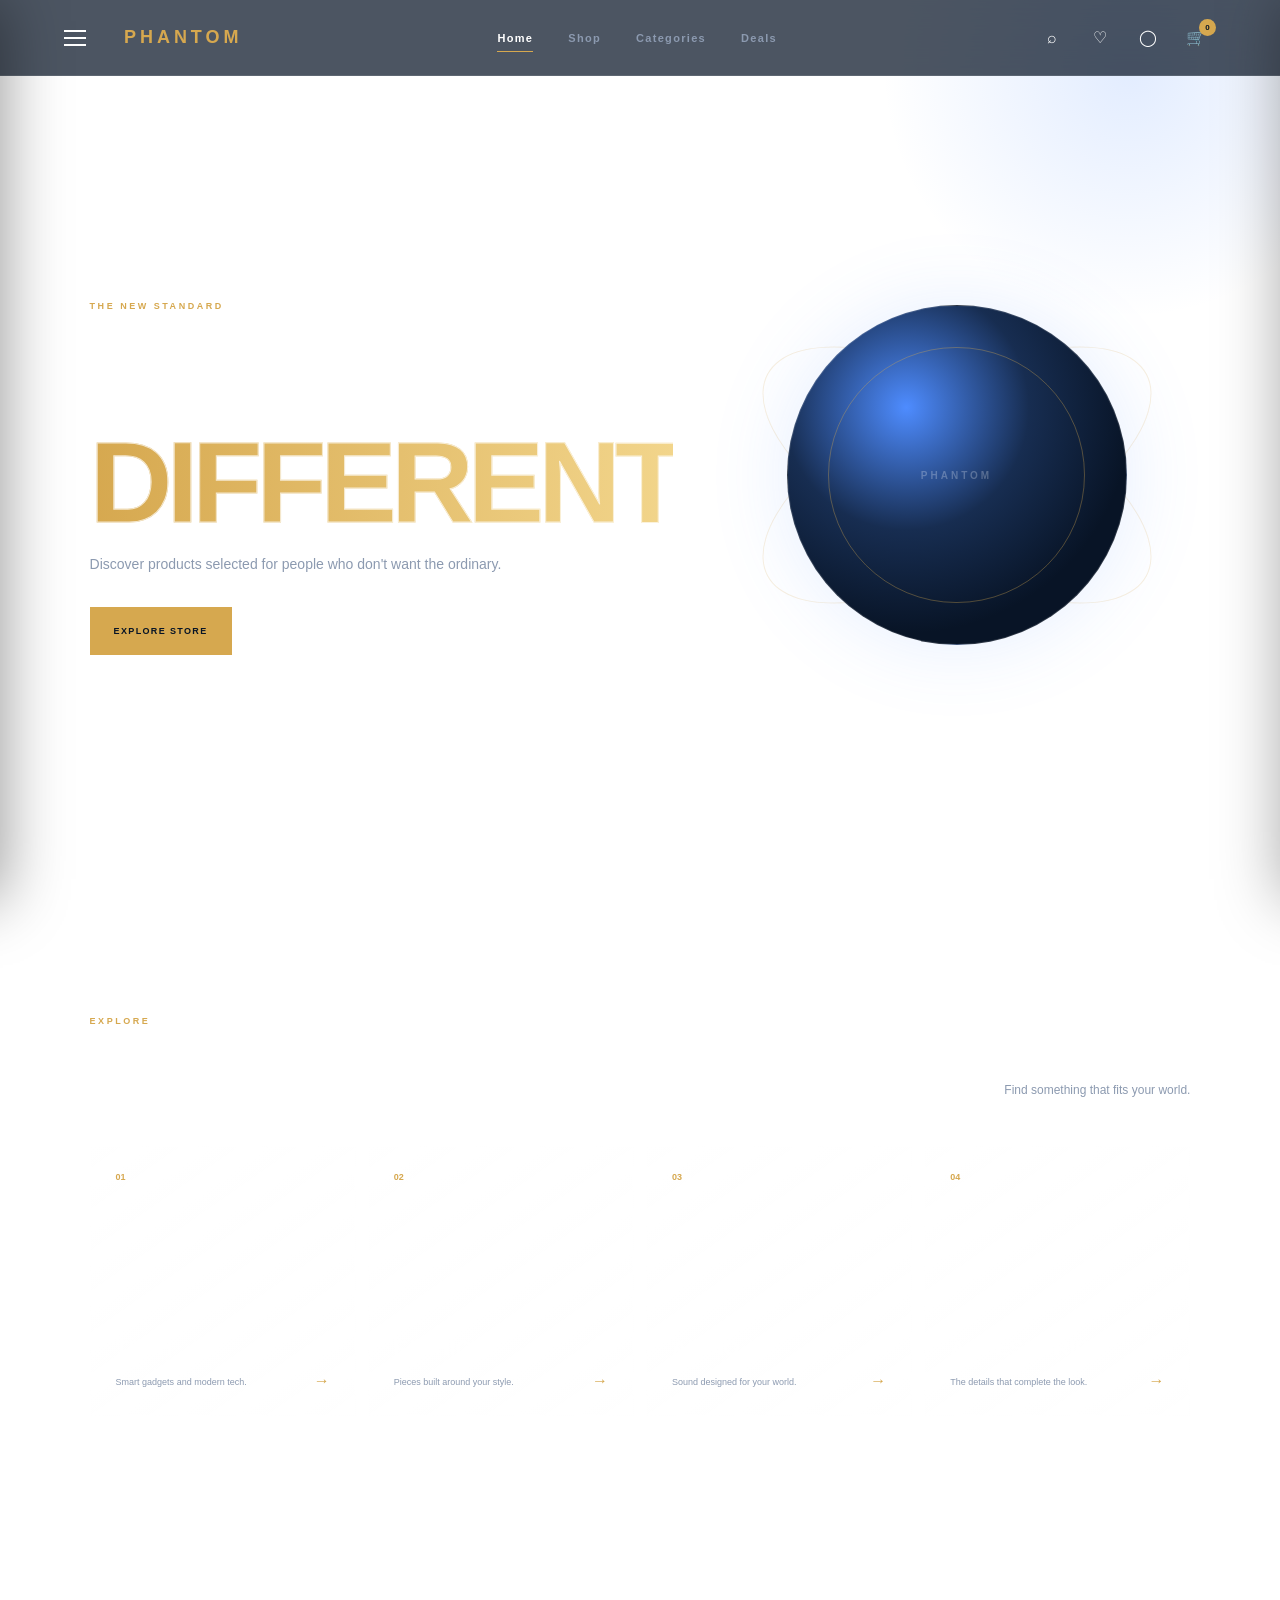
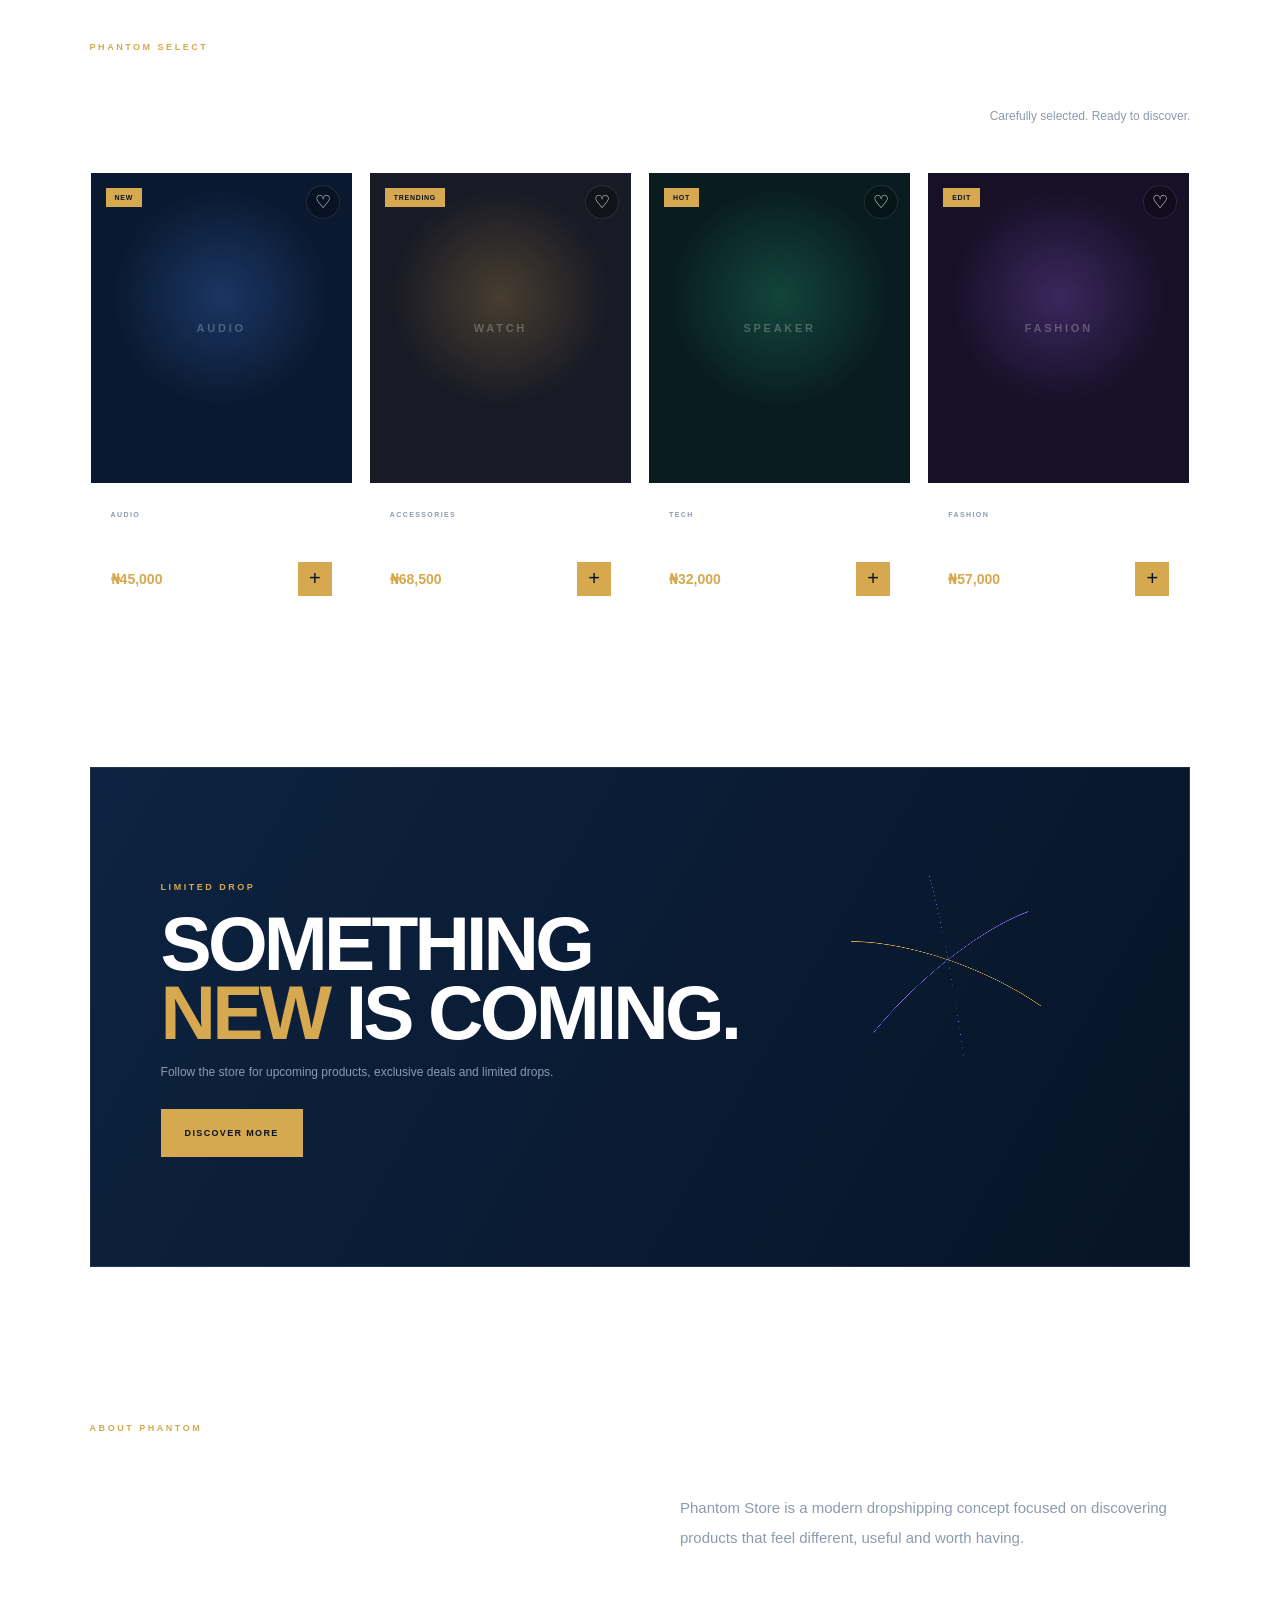
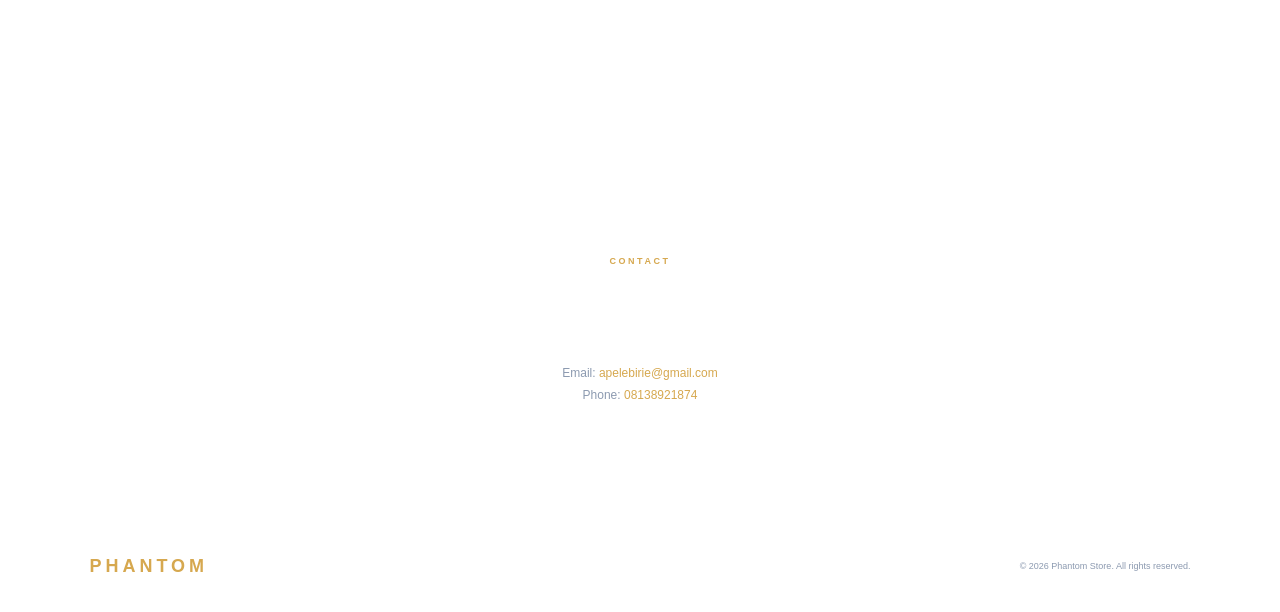
==== commit aa2e5440: "Add navbar stylesheet link to index.html" ====
--- a/index.html
+++ b/index.html
@@ -21,6 +21,7 @@
         rel="stylesheet"
         href="css/style.css"
     >
+    <link rel="stylesheet" href="css/navbar.css">
 </head>
 
 
--- a/css/style.css
+++ b/css/style.css
@@ -1,51 +1,36 @@
 /* =========================================================
-   PHANTOM STORE — PHASE 1
-   Main stylesheet
-   ========================================================= */
-
-
-/* =========================================================
-   1. RESET & GLOBAL VARIABLES
+   PHANTOM DROPSHIPPING
+   MASTER STYLESHEET — PHASE 1
    ========================================================= */
 
 :root {
-    /* Main palette — Navy Mirage */
-    --navy-950: #050b18;
-    --navy-900: #081225;
-    --navy-850: #0b1830;
-    --navy-800: #10203d;
-
-    /* Midnight Gold */
+    --navy: #071426;
+    --navy-2: #0b1d35;
+    --navy-3: #102a49;
+
     --gold: #d6a84f;
-    --gold-light: #f1cf7a;
-    --gold-dark: #9e762c;
-
-    /* Emerald Chrome */
-    --emerald: #35d39a;
-    --emerald-light: #70edbc;
-    --emerald-dark: #1d9b70;
-
-    /* Supporting colours */
+    --gold-light: #f2d58b;
+
     --white: #ffffff;
-    --text: #f5f7fb;
-    --muted: #8995aa;
-    --muted-light: #b7c0d0;
-    --border: rgba(255, 255, 255, 0.09);
-
-    /* Effects */
-    --glass: rgba(8, 18, 37, 0.72);
-    --shadow: 0 20px 60px rgba(0, 0, 0, 0.35);
-
-    /* Layout */
-    --max-width: 1280px;
-
-    /* Animation */
-    --ease: cubic-bezier(0.22, 1, 0.36, 1);
-    --fast: 180ms;
-    --normal: 350ms;
-    --slow: 700ms;
-}
-
+    --text: #e9eef7;
+    --muted: #8c9ab0;
+
+    --border: rgba(255, 255, 255, 0.10);
+
+    --blue: #4e8cff;
+    --purple: #9b6cff;
+    --green: #35d39a;
+
+    --danger: #ff6685;
+
+    --transition:
+        0.35s cubic-bezier(0.22, 1, 0.36, 1);
+}
+
+
+/* =========================================================
+   RESET
+   ========================================================= */
 
 * {
     margin: 0;
@@ -61,40 +46,42 @@
 
 body {
     min-height: 100vh;
+
     background:
-        radial-gradient(
-            circle at 80% 10%,
-            rgba(53, 211, 154, 0.06),
-            transparent 25%
-        ),
-        radial-gradient(
-            circle at 10% 30%,
-            rgba(214, 168, 79, 0.05),
-            transparent 25%
-        ),
-        var(--navy-950);
+       body {
+    min-height: 100vh;
+
+    background: var(--navy);
 
     color: var(--text);
+
     font-family:
-        Inter,
-        "Segoe UI",
         Arial,
+        Helvetica,
         sans-serif;
+}
+        var(--navy);
+
+    color: var(--text);
+
+    font-family:
+        Arial,
+        Helvetica,
+        sans-serif;
 
     overflow-x: hidden;
 }
 
 
+body.sidebar-open,
 body.modal-open,
-body.sidebar-open,
 body.cart-open {
     overflow: hidden;
 }
 
 
 button,
-a,
-input {
+a {
     font: inherit;
 }
 
@@ -111,434 +98,121 @@
 }
 
 
-img {
-    max-width: 100%;
-    display: block;
-}
-
-
-::selection {
-    background: var(--gold);
-    color: var(--navy-950);
-}
-
-
-/* =========================================================
-   2. PAGE LOADER
+/* =========================================================
+   PAGE LOADER
    ========================================================= */
 
 .page-loader {
     position: fixed;
     inset: 0;
+
     z-index: 9999;
 
     display: flex;
     flex-direction: column;
+    justify-content: center;
     align-items: center;
-    justify-content: center;
-
-    background: var(--navy-950);
+
+    background: var(--navy);
 
     transition:
-        opacity 600ms ease,
-        visibility 600ms ease;
+        opacity 0.7s ease,
+        visibility 0.7s ease;
 }
 
 
 .page-loader.hidden {
     opacity: 0;
     visibility: hidden;
-    pointer-events: none;
-}
-
-
-.loader-brand {
-    margin-top: 30px;
-
-    font-size: 26px;
-    font-weight: 800;
-    letter-spacing: 0.35em;
-
-    color: var(--white);
-}
-
-
-.loader-text {
-    margin-top: 10px;
-
-    font-size: 10px;
+}
+
+
+.loader-logo {
+    color: var(--gold);
+
+    font-size: clamp(24px, 5vw, 48px);
+
+    font-weight: 900;
+
     letter-spacing: 0.3em;
 
-    color: var(--muted);
-}
-
-
-/* =========================================================
-   3. HELIX LOADER
-   ========================================================= */
-
-.loader-helix {
-    position: relative;
-
-    width: 90px;
-    height: 100px;
-
-    animation: helixRotate 3s linear infinite;
-}
-
-
-.loader-helix span {
-    position: absolute;
-
-    width: 10px;
-    height: 10px;
-
-    border-radius: 50%;
+    animation:
+        loaderPulse 1.5s ease-in-out infinite;
+}
+
+
+.loader-line {
+    width: 100px;
+    height: 1px;
+
+    margin-top: 20px;
 
     background: var(--gold);
 
-    box-shadow:
-        0 0 15px rgba(214, 168, 79, 0.7);
-
-    animation: helixPulse 1.5s ease-in-out infinite;
-}
-
-
-.loader-helix span:nth-child(1) {
-    top: 5px;
-    left: 15px;
-}
-
-.loader-helix span:nth-child(2) {
-    top: 20px;
-    right: 15px;
-}
-
-.loader-helix span:nth-child(3) {
-    top: 38px;
-    left: 15px;
-}
-
-.loader-helix span:nth-child(4) {
-    top: 55px;
-    right: 15px;
-}
-
-.loader-helix span:nth-child(5) {
-    top: 73px;
-    left: 15px;
-}
-
-.loader-helix span:nth-child(6) {
-    top: 88px;
-    right: 15px;
-}
-
-
-@keyframes helixRotate {
-    0% {
-        transform: rotateY(0deg);
-    }
-
-    100% {
-        transform: rotateY(360deg);
-    }
-}
-
-
-@keyframes helixPulse {
+    transform-origin: left;
+
+    animation:
+        loaderLine 1.4s ease-in-out infinite;
+}
+
+
+@keyframes loaderPulse {
+
     0%,
     100% {
-        transform: scale(0.75);
-        opacity: 0.5;
+        opacity: 0.45;
     }
 
     50% {
-        transform: scale(1.2);
         opacity: 1;
     }
-}
-
-
-/* =========================================================
-   4. SIDEBAR OVERLAY
-   ========================================================= */
-
-.sidebar-overlay {
+
+}
+
+
+@keyframes loaderLine {
+
+    0% {
+        transform: scaleX(0);
+    }
+
+    50% {
+        transform: scaleX(1);
+    }
+
+    100% {
+        transform: scaleX(0);
+    }
+
+}
+
+
+/* =========================================================
+   HEADER
+   ========================================================= */
+
+.site-header {
     position: fixed;
-    inset: 0;
-    z-index: 900;
-
-    background: rgba(0, 0, 0, 0.55);
-
-    backdrop-filter: blur(5px);
-
-    opacity: 0;
-    visibility: hidden;
-
-    transition:
-        opacity var(--normal) ease,
-        visibility var(--normal) ease;
-}
-
-
-.sidebar-overlay.active {
-    opacity: 1;
-    visibility: visible;
-}
-
-
-/* =========================================================
-   5. SIDEBAR
-   ========================================================= */
-
-.sidebar {
-    position: fixed;
+
     top: 0;
     left: 0;
+    right: 0;
 
     z-index: 1000;
 
-    width: min(360px, 88vw);
-    height: 100vh;
-
-    display: flex;
-    flex-direction: column;
-
-    background:
-        linear-gradient(
-            160deg,
-            rgba(16, 32, 61, 0.98),
-            rgba(5, 11, 24, 0.99)
-        );
-
-    border-right: 1px solid var(--border);
-
-    box-shadow: 30px 0 80px rgba(0, 0, 0, 0.35);
-
-    transform: translateX(-105%);
-
-    transition:
-        transform 600ms var(--ease);
-}
-
-
-.sidebar.active {
-    transform: translateX(0);
-}
-
-
-.sidebar-header {
-    height: 86px;
-
-    padding: 0 28px;
+    height: 76px;
 
     display: flex;
     align-items: center;
     justify-content: space-between;
 
-    border-bottom: 1px solid var(--border);
-}
-
-
-.brand {
-    display: flex;
-    align-items: center;
-    gap: 12px;
-
-    font-size: 15px;
-    font-weight: 800;
-    letter-spacing: 0.2em;
-}
-
-
-.brand-mark {
-    width: 32px;
-    height: 32px;
-
-    display: grid;
-    place-items: center;
-
-    border: 1px solid var(--gold);
-
-    color: var(--gold);
-
-    font-family: Georgia, serif;
-    font-size: 18px;
-
-    transform: rotate(45deg);
-}
-
-
-.brand-mark::first-letter {
-    transform: rotate(-45deg);
-}
-
-
-.close-sidebar {
-    width: 38px;
-    height: 38px;
-
-    display: grid;
-    place-items: center;
-
-    border-radius: 50%;
-
-    background: rgba(255, 255, 255, 0.05);
-
-    color: var(--white);
-
-    font-size: 25px;
-
-    transition:
-        background var(--fast) ease,
-        color var(--fast) ease,
-        transform var(--fast) ease;
-}
-
-
-.close-sidebar:hover {
-    background: var(--gold);
-    color: var(--navy-950);
-    transform: rotate(90deg);
-}
-
-
-.sidebar-content {
-    flex: 1;
-    overflow-y: auto;
-
-    padding: 30px 20px;
-}
-
-
-.menu-label {
-    margin: 0 12px 14px;
-
-    font-size: 9px;
-    font-weight: 700;
-    letter-spacing: 0.25em;
-
-    color: var(--muted);
-}
-
-
-.account-label {
-    margin-top: 38px;
-}
-
-
-.sidebar-nav {
-    display: flex;
-    flex-direction: column;
-    gap: 5px;
-}
-
-
-.sidebar-link {
-    position: relative;
-
-    display: flex;
-    align-items: center;
-    gap: 16px;
-
-    padding: 14px 15px;
-
-    border-radius: 10px;
-
-    color: var(--muted-light);
-
-    font-size: 13px;
-    font-weight: 600;
-
-    transition:
-        color var(--fast) ease,
-        background var(--fast) ease,
-        transform var(--fast) ease;
-}
-
-
-.sidebar-link span:first-child {
-    width: 22px;
-
-    text-align: center;
-
-    color: var(--muted);
-
-    font-size: 18px;
-
-    transition: color var(--fast) ease;
-}
-
-
-.sidebar-link:hover,
-.sidebar-link.active {
-    color: var(--white);
+    padding: 0 5%;
 
     background:
-        linear-gradient(
-            90deg,
-            rgba(214, 168, 79, 0.12),
-            rgba(53, 211, 154, 0.04)
-        );
-
-    transform: translateX(5px);
-}
-
-
-.sidebar-link:hover span:first-child,
-.sidebar-link.active span:first-child {
-    color: var(--gold);
-}
-
-
-.sidebar-footer {
-    padding: 22px 28px;
-
-    border-top: 1px solid var(--border);
-}
-
-
-.sidebar-footer p {
-    color: var(--gold);
-
-    font-size: 9px;
-    letter-spacing: 0.25em;
-    font-weight: 800;
-}
-
-
-.sidebar-footer span {
-    display: block;
-
-    margin-top: 7px;
-
-    color: var(--muted);
-
-    font-size: 11px;
-}
-
-
-/* =========================================================
-   6. HEADER
-   ========================================================= */
-
-.site-header {
-    position: sticky;
-    top: 0;
-    z-index: 800;
-
-    height: 78px;
-
-    display: flex;
-    align-items: center;
-    justify-content: space-between;
-
-    padding: 0 4vw;
-
-    background: rgba(5, 11, 24, 0.78);
-
-    border-bottom: 1px solid var(--border);
+        rgba(7, 20, 38, 0.72);
+
+    border-bottom:
+        1px solid var(--border);
 
     backdrop-filter: blur(18px);
 }
@@ -552,9 +226,49 @@
 
 
 .header-left {
-    gap: 22px;
-}
-
+    gap: 18px;
+}
+
+
+.header-actions {
+    gap: 8px;
+}
+
+
+/* =========================================================
+   BRAND
+   ========================================================= */
+
+.brand,
+.sidebar-logo,
+.footer-brand {
+    color: var(--gold);
+
+    font-size: 18px;
+
+    font-weight: 900;
+
+    letter-spacing: 0.22em;
+}
+
+
+.brand {
+    transition:
+        color var(--transition),
+        transform var(--transition);
+}
+
+
+.brand:hover {
+    color: var(--gold-light);
+
+    transform: translateY(-2px);
+}
+
+
+/* =========================================================
+   MENU BUTTON
+   ========================================================= */
 
 .menu-button {
     width: 42px;
@@ -562,10 +276,10 @@
 
     display: flex;
     flex-direction: column;
+
     justify-content: center;
+
     gap: 5px;
-
-    padding: 10px;
 
     background: transparent;
 }
@@ -574,83 +288,36 @@
 .menu-button span {
     display: block;
 
-    width: 20px;
-    height: 1px;
+    width: 22px;
+    height: 2px;
 
     background: var(--white);
 
     transition:
-        transform var(--normal) var(--ease),
-        width var(--normal) var(--ease);
+        transform var(--transition),
+        width var(--transition),
+        background var(--transition);
+}
+
+
+.menu-button:hover span {
+    background: var(--gold);
 }
 
 
 .menu-button:hover span:nth-child(2) {
-    width: 13px;
-}
-
-
-.menu-button:hover span:nth-child(3) {
-    width: 17px;
-}
-
-
-.logo {
+    width: 15px;
+}
+
+
+/* =========================================================
+   DESKTOP NAV
+   ========================================================= */
+
+.desktop-navigation {
     display: flex;
     align-items: center;
-    gap: 10px;
-}
-
-
-.logo-symbol {
-    width: 34px;
-    height: 34px;
-
-    display: grid;
-    place-items: center;
-
-    border: 1px solid var(--gold);
-
-    color: var(--gold);
-
-    font-family: Georgia, serif;
-    font-size: 18px;
-
-    transform: rotate(45deg);
-
-    transition: transform var(--normal) var(--ease);
-}
-
-
-.logo:hover .logo-symbol {
-    transform: rotate(135deg);
-}
-
-
-.logo-text {
-    display: flex;
-    flex-direction: column;
-
-    font-size: 13px;
-    font-weight: 800;
-    letter-spacing: 0.18em;
-}
-
-
-.logo-text small {
-    margin-top: 2px;
-
-    color: var(--gold);
-
-    font-size: 6px;
-    letter-spacing: 0.5em;
-}
-
-
-.desktop-nav {
-    display: flex;
-    align-items: center;
-    gap: 34px;
+    gap: 35px;
 }
 
 
@@ -660,10 +327,12 @@
     color: var(--muted);
 
     font-size: 11px;
-    font-weight: 600;
-    letter-spacing: 0.08em;
-
-    transition: color var(--fast) ease;
+    font-weight: 700;
+
+    letter-spacing: 0.12em;
+
+    transition:
+        color var(--transition);
 }
 
 
@@ -671,15 +340,22 @@
     content: "";
 
     position: absolute;
+
     left: 0;
-    bottom: -9px;
-
-    width: 0;
+    right: 0;
+    bottom: -8px;
+
     height: 1px;
 
     background: var(--gold);
 
-    transition: width var(--normal) var(--ease);
+    transform:
+        scaleX(0);
+
+    transform-origin: center;
+
+    transition:
+        transform var(--transition);
 }
 
 
@@ -691,16 +367,16 @@
 
 .nav-link:hover::after,
 .nav-link.active::after {
-    width: 100%;
-}
-
-
-.header-actions {
-    gap: 8px;
-}
-
-
-.header-icon {
+    transform: scaleX(1);
+}
+
+
+/* =========================================================
+   HEADER ICONS
+   ========================================================= */
+
+.header-icon,
+.cart-button {
     position: relative;
 
     width: 40px;
@@ -711,136 +387,281 @@
 
     background: transparent;
 
-    color: var(--muted-light);
-
-    font-size: 18px;
-
-    border-radius: 50%;
+    color: var(--white);
 
     transition:
-        background var(--fast) ease,
-        color var(--fast) ease,
-        transform var(--fast) ease;
-}
-
-
-.header-icon:hover {
-    background: rgba(255, 255, 255, 0.06);
+        color var(--transition),
+        transform var(--transition);
+}
+
+
+.header-icon:hover,
+.cart-button:hover {
     color: var(--gold);
+
     transform: translateY(-2px);
 }
 
 
 .cart-count {
     position: absolute;
+
     top: 1px;
-    right: 1px;
-
-    min-width: 15px;
-    height: 15px;
+    right: 0;
+
+    min-width: 17px;
+    height: 17px;
 
     display: grid;
     place-items: center;
 
     padding: 0 4px;
 
-    border-radius: 20px;
-
-    background: var(--emerald);
-
-    color: var(--navy-950);
+    border-radius: 50%;
+
+    background: var(--gold);
+
+    color: var(--navy);
 
     font-size: 8px;
+    font-weight: 900;
+}
+
+
+/* =========================================================
+   SIDEBAR OVERLAY
+   ========================================================= */
+
+.sidebar-overlay {
+    position: fixed;
+    inset: 0;
+
+    z-index: 1500;
+
+    background:
+        rgba(0, 0, 0, 0.62);
+
+    opacity: 0;
+    visibility: hidden;
+
+    transition:
+        opacity var(--transition),
+        visibility var(--transition);
+
+    backdrop-filter: blur(4px);
+}
+
+
+.sidebar-overlay.active {
+    opacity: 1;
+    visibility: visible;
+}
+
+
+/* =========================================================
+   SIDEBAR
+   ========================================================= */
+
+.sidebar {
+    position: fixed;
+
+    top: 0;
+    bottom: 0;
+    left: 0;
+
+    z-index: 1600;
+
+    width: min(340px, 85vw);
+
+    padding: 30px;
+
+    display: flex;
+    flex-direction: column;
+
+    background:
+        linear-gradient(
+            145deg,
+            #0c203b,
+            #071426 65%
+        );
+
+    border-right:
+        1px solid rgba(214, 168, 79, 0.20);
+
+    transform:
+        translateX(-105%);
+
+    transition:
+        transform 0.55s cubic-bezier(0.22, 1, 0.36, 1);
+
+    box-shadow:
+        20px 0 60px rgba(0, 0, 0, 0.4);
+}
+
+
+.sidebar.active {
+    transform: translateX(0);
+}
+
+
+.sidebar-header {
+    display: flex;
+    align-items: center;
+    justify-content: space-between;
+
+    padding-bottom: 30px;
+
+    border-bottom:
+        1px solid var(--border);
+}
+
+
+.close-sidebar,
+.close-cart,
+.modal-close {
+    width: 40px;
+    height: 40px;
+
+    display: grid;
+    place-items: center;
+
+    background: transparent;
+
+    color: var(--muted);
+
+    font-size: 28px;
+
+    transition:
+        color var(--transition),
+        transform var(--transition);
+}
+
+
+.close-sidebar:hover,
+.close-cart:hover,
+.modal-close:hover {
+    color: var(--gold);
+
+    transform: rotate(90deg);
+}
+
+
+/* =========================================================
+   SIDEBAR NAVIGATION
+   ========================================================= */
+
+.sidebar-navigation {
+    display: flex;
+    flex-direction: column;
+
+    margin-top: 30px;
+}
+
+
+.sidebar-link {
+    padding: 18px 0;
+
+    color: var(--muted);
+
+    font-size: 13px;
+    font-weight: 700;
+
+    letter-spacing: 0.12em;
+
+    border-bottom:
+        1px solid var(--border);
+
+    transition:
+        color var(--transition),
+        padding-left var(--transition),
+        border-color var(--transition);
+}
+
+
+.sidebar-link:hover,
+.sidebar-link.active {
+    padding-left: 12px;
+
+    color: var(--gold);
+
+    border-color:
+        rgba(214, 168, 79, 0.35);
+}
+
+
+.sidebar-footer {
+    margin-top: auto;
+
+    display: flex;
+    flex-direction: column;
+
+    gap: 8px;
+}
+
+
+.sidebar-footer span {
+    color: var(--gold);
+
+    font-size: 9px;
     font-weight: 800;
-}
-
-
-.account-button {
-    margin-left: 8px;
-
-    padding: 11px 17px;
-
-    background: transparent;
-
-    border: 1px solid var(--border);
-
-    color: var(--muted-light);
-
-    font-size: 9px;
-    font-weight: 700;
+
+    letter-spacing: 0.15em;
+}
+
+
+.sidebar-footer small {
+    color: var(--muted);
+
+    font-size: 7px;
+
     letter-spacing: 0.12em;
-
-    transition:
-        border-color var(--fast) ease,
-        color var(--fast) ease,
-        background var(--fast) ease;
-}
-
-
-.account-button:hover {
-    border-color: var(--gold);
-    color: var(--gold);
-    background: rgba(214, 168, 79, 0.06);
-}
-
-
-/* =========================================================
-   7. HERO
+}
+
+
+/* =========================================================
+   HERO
    ========================================================= */
 
 .hero {
     position: relative;
 
-    min-height: 650px;
-
-    display: flex;
+    min-height: 100vh;
+
+    display: grid;
+
+    grid-template-columns:
+        minmax(0, 1fr)
+        minmax(300px, 0.8fr);
+
     align-items: center;
 
-    padding: 100px 8vw;
+    gap: 50px;
+
+    padding:
+        130px 7% 80px;
 
     overflow: hidden;
-
-    border-bottom: 1px solid var(--border);
+}
+
+
+.hero::before {
+    content: "";
+
+    position: absolute;
+
+    width: 500px;
+    height: 500px;
+
+    top: -180px;
+    right: -100px;
+
+    border-radius: 50%;
 
     background:
         radial-gradient(
-            circle at 70% 45%,
-            rgba(53, 211, 154, 0.08),
-            transparent 25%
-        ),
-        radial-gradient(
-            circle at 90% 20%,
-            rgba(214, 168, 79, 0.12),
-            transparent 30%
-        ),
-        var(--navy-950);
-}
-
-
-.hero::before {
-    content: "";
-
-    position: absolute;
-    inset: 0;
-
-    background-image:
-        linear-gradient(
-            rgba(255, 255, 255, 0.025) 1px,
-            transparent 1px
-        ),
-        linear-gradient(
-            90deg,
-            rgba(255, 255, 255, 0.025) 1px,
-            transparent 1px
-        );
-
-    background-size: 70px 70px;
-
-    mask-image:
-        linear-gradient(
-            to bottom,
-            black,
-            transparent
+            circle,
+            rgba(78, 140, 255, 0.16),
+            transparent 70%
         );
 
     pointer-events: none;
@@ -849,60 +670,63 @@
 
 .hero-content {
     position: relative;
+
     z-index: 2;
 
-    max-width: 700px;
-
-    animation: heroReveal 900ms var(--ease) both;
-}
-
-
-@keyframes heroReveal {
+    animation:
+        heroFadeUp 0.9s
+        cubic-bezier(0.22, 1, 0.36, 1)
+        both;
+}
+
+
+@keyframes heroFadeUp {
+
     from {
         opacity: 0;
-        transform: translateY(35px);
+
+        transform:
+            translateY(35px);
     }
 
     to {
         opacity: 1;
-        transform: translateY(0);
-    }
-}
-
-
-.hero-tag,
-.eyebrow {
-    display: flex;
-    align-items: center;
-    gap: 9px;
+
+        transform:
+            translateY(0);
+    }
+
+}
+
+
+.hero-label,
+.section-label {
+    display: inline-block;
 
     color: var(--gold);
 
     font-size: 9px;
-    font-weight: 700;
-    letter-spacing: 0.25em;
-}
-
-
-.hero-tag span {
-    width: 22px;
-    height: 1px;
-
-    background: var(--gold);
+    font-weight: 900;
+
+    letter-spacing: 0.28em;
 }
 
 
 .hero h1 {
-    max-width: 760px;
-
-    margin-top: 25px;
-
-    font-size: clamp(55px, 8vw, 110px);
-
-    line-height: 0.9;
-
-    font-weight: 800;
-    letter-spacing: -0.06em;
+    max-width: 800px;
+
+    margin: 18px 0;
+
+    color: var(--white);
+
+    font-size:
+        clamp(52px, 9vw, 130px);
+
+    line-height: 0.88;
+
+    letter-spacing: -0.055em;
+
+    font-weight: 900;
 }
 
 
@@ -911,354 +735,354 @@
 
     color: transparent;
 
-    -webkit-text-stroke: 1px rgba(255, 255, 255, 0.65);
-}
-
-
-.hero p {
-    max-width: 530px;
-
-    margin-top: 30px;
-
-    color: var(--muted);
-
-    font-size: 15px;
-    line-height: 1.8;
-}
-
-
-.hero-buttons {
-    display: flex;
-    align-items: center;
-    gap: 12px;
-
-    margin-top: 36px;
-}
-
-
-/* =========================================================
-   8. BUTTON SYSTEM
-   ========================================================= */
-
-.primary-button,
-.secondary-button {
-    position: relative;
-
-    display: inline-flex;
-    align-items: center;
-    justify-content: center;
-    gap: 15px;
-
-    min-height: 48px;
-
-    padding: 0 22px;
-
-    font-size: 9px;
-    font-weight: 800;
-    letter-spacing: 0.15em;
-
-    overflow: hidden;
-
-    transition:
-        transform var(--normal) var(--ease),
-        box-shadow var(--normal) ease,
-        border-color var(--normal) ease,
-        color var(--normal) ease;
-}
-
-
-.primary-button {
-    background: var(--gold);
-
-    color: var(--navy-950);
-}
-
-
-.primary-button::before {
-    content: "";
-
-    position: absolute;
-
-    top: 0;
-    left: -120%;
-
-    width: 80%;
-    height: 100%;
+    -webkit-text-stroke:
+        1px rgba(255, 255, 255, 0.7);
 
     background:
         linear-gradient(
             90deg,
-            transparent,
-            rgba(255, 255, 255, 0.45),
-            transparent
+            var(--gold),
+            var(--gold-light)
         );
 
-    transform: skewX(-20deg);
-
-    transition: left 600ms ease;
-}
-
-
-.primary-button:hover::before {
-    left: 140%;
+    background-clip: text;
+    -webkit-background-clip: text;
+}
+
+
+.hero-content p {
+    max-width: 470px;
+
+    margin-bottom: 30px;
+
+    color: var(--muted);
+
+    font-size: 14px;
+
+    line-height: 1.8;
+}
+
+
+/* =========================================================
+   BUTTONS
+   ========================================================= */
+
+.hero-buttons {
+    display: flex;
+    flex-wrap: wrap;
+
+    gap: 12px;
+}
+
+
+.primary-button,
+.secondary-button {
+    display: inline-flex;
+
+    justify-content: center;
+    align-items: center;
+
+    min-height: 48px;
+
+    padding: 0 24px;
+
+    font-size: 9px;
+    font-weight: 900;
+
+    letter-spacing: 0.15em;
+
+    transition:
+        transform var(--transition),
+        background var(--transition),
+        color var(--transition),
+        border-color var(--transition),
+        box-shadow var(--transition);
+}
+
+
+.primary-button {
+    background: var(--gold);
+
+    color: var(--navy);
 }
 
 
 .primary-button:hover {
-    transform: translateY(-4px);
+    background: var(--gold-light);
+
+    transform:
+        translateY(-4px);
 
     box-shadow:
-        0 15px 35px rgba(214, 168, 79, 0.2);
-}
-
-
-.primary-button:active {
-    transform: translateY(-1px) scale(0.98);
-}
-
-
-.primary-button span {
-    font-size: 16px;
-
-    transition: transform var(--normal) var(--ease);
-}
-
-
-.primary-button:hover span {
-    transform: translateX(5px);
+        0 12px 30px
+        rgba(214, 168, 79, 0.2);
 }
 
 
 .secondary-button {
-    border: 1px solid var(--border);
-
-    background: rgba(255, 255, 255, 0.025);
+    border:
+        1px solid var(--border);
 
     color: var(--white);
+
+    background:
+        rgba(255, 255, 255, 0.02);
 }
 
 
 .secondary-button:hover {
-    border-color: var(--emerald);
-
-    color: var(--emerald);
-
-    transform: translateY(-3px);
-}
-
-
-.secondary-button:active {
-    transform: scale(0.98);
-}
-
-
-/* =========================================================
-   9. HERO HELIX
-   ========================================================= */
-
-.hero-helix {
+    border-color: var(--gold);
+
+    color: var(--gold);
+
+    transform:
+        translateY(-4px);
+}
+
+
+/* =========================================================
+   HERO VISUAL
+   ========================================================= */
+
+.hero-visual {
+    position: relative;
+
+    min-height: 500px;
+
+    display: grid;
+    place-items: center;
+
+    animation:
+        heroVisualIn 1.1s
+        cubic-bezier(0.22, 1, 0.36, 1)
+        both;
+}
+
+
+@keyframes heroVisualIn {
+
+    from {
+        opacity: 0;
+
+        transform:
+            scale(0.8)
+            rotate(-8deg);
+    }
+
+    to {
+        opacity: 1;
+
+        transform:
+            scale(1)
+            rotate(0);
+    }
+
+}
+
+
+.hero-product {
+    position: relative;
+
+    width: min(340px, 65vw);
+    aspect-ratio: 1;
+
+    display: grid;
+    place-items: center;
+
+    border-radius: 50%;
+
+    background:
+        radial-gradient(
+            circle at 35% 30%,
+            #4e8cff,
+            #172d51 38%,
+            #081426 70%
+        );
+
+    border:
+        1px solid
+        rgba(255, 255, 255, 0.15);
+
+    box-shadow:
+        0 0 80px
+        rgba(78, 140, 255, 0.15);
+
+    animation:
+        productFloat 5s ease-in-out infinite;
+}
+
+
+.hero-product::before {
+    content: "";
+
     position: absolute;
 
-    right: 12%;
-    top: 50%;
-
-    width: 220px;
-    height: 500px;
-
-    transform: translateY(-50%) rotate(7deg);
-
-    opacity: 0.65;
-
-    animation: heroHelixFloat 6s ease-in-out infinite;
-}
-
-
-@keyframes heroHelixFloat {
+    inset: 12%;
+
+    border-radius: 50%;
+
+    border:
+        1px solid
+        rgba(214, 168, 79, 0.35);
+
+    animation:
+        spin 18s linear infinite;
+}
+
+
+.hero-product span {
+    color: rgba(255, 255, 255, 0.25);
+
+    font-size: 10px;
+    font-weight: 900;
+
+    letter-spacing: 0.3em;
+}
+
+
+@keyframes productFloat {
+
     0%,
     100% {
-        transform:
-            translateY(-50%)
-            rotate(7deg);
+        transform: translateY(0);
     }
 
     50% {
-        transform:
-            translateY(calc(-50% - 18px))
-            rotate(10deg);
-    }
-}
-
-
-.helix-line {
+        transform: translateY(-18px);
+    }
+
+}
+
+
+@keyframes spin {
+
+    to {
+        transform: rotate(360deg);
+    }
+
+}
+
+
+.hero-orbit {
     position: absolute;
 
-    top: 0;
-
-    width: 70px;
-    height: 100%;
-
     border-radius: 50%;
 
-    border: 1px solid transparent;
-}
-
-
-.helix-left {
-    left: 15px;
-
-    border-right-color: var(--gold);
-
-    transform: rotateY(50deg);
-}
-
-
-.helix-right {
-    right: 15px;
-
-    border-left-color: var(--emerald);
-
-    transform: rotateY(50deg);
-}
-
-
-.helix-node {
-    position: absolute;
-
-    left: 50%;
-
-    width: 8px;
-    height: 8px;
-
-    border-radius: 50%;
-
-    background: var(--gold);
-
-    box-shadow:
-        0 0 15px rgba(214, 168, 79, 0.6);
-
-    transform: translateX(-50%);
-}
-
-
-.node-1 {
-    top: 5%;
-}
-
-.node-2 {
-    top: 22%;
-    background: var(--emerald);
-}
-
-.node-3 {
-    top: 39%;
-}
-
-.node-4 {
-    top: 56%;
-    background: var(--emerald);
-}
-
-.node-5 {
-    top: 73%;
-}
-
-.node-6 {
-    top: 90%;
-    background: var(--emerald);
-}
-
-
-/* =========================================================
-   10. DISCOVERY SECTION
-   ========================================================= */
-
-.discovery-section,
-.products-section,
-.shop-section {
-    max-width: var(--max-width);
-
-    margin: auto;
-
-    padding: 110px 5vw;
+    border:
+        1px solid
+        rgba(214, 168, 79, 0.18);
+
+    pointer-events: none;
+}
+
+
+.orbit-one {
+    width: 430px;
+    height: 180px;
+
+    transform:
+        rotate(28deg);
+}
+
+
+.orbit-two {
+    width: 430px;
+    height: 180px;
+
+    transform:
+        rotate(-28deg);
+}
+
+
+/* =========================================================
+   SECTIONS
+   ========================================================= */
+
+.categories-section,
+.shop-section,
+.about-section,
+.contact-section {
+    padding:
+        110px 7%;
 }
 
 
 .section-heading {
     display: flex;
-    align-items: flex-end;
+
     justify-content: space-between;
+    align-items: end;
+
     gap: 30px;
 
     margin-bottom: 45px;
 }
 
 
-.section-heading h2 {
+.section-heading h2,
+.about-section h2,
+.contact-section h2 {
     margin-top: 12px;
 
-    font-size: clamp(32px, 4vw, 52px);
-
-    line-height: 1;
+    color: var(--white);
+
+    font-size:
+        clamp(30px, 5vw, 65px);
+
+    line-height: 0.95;
 
     letter-spacing: -0.04em;
 }
 
 
-.section-heading h2 span {
-    color: var(--gold);
-}
-
-
 .section-heading > p {
-    max-width: 330px;
+    max-width: 300px;
 
     color: var(--muted);
 
     font-size: 12px;
+
     line-height: 1.7;
 }
 
 
 /* =========================================================
-   11. CATEGORY CARDS
+   CATEGORY GRID
    ========================================================= */
 
 .category-grid {
     display: grid;
 
     grid-template-columns:
-        repeat(4, minmax(0, 1fr));
-
-    gap: 14px;
+        repeat(4, 1fr);
+
+    gap: 12px;
 }
 
 
 .category-card {
     position: relative;
 
-    min-height: 190px;
-
-    display: flex;
-    flex-direction: column;
-    align-items: flex-start;
-    justify-content: flex-end;
-
-    padding: 24px;
+    min-height: 270px;
+
+    padding: 25px;
 
     overflow: hidden;
 
-    border: 1px solid var(--border);
-
-    background: var(--navy-900);
-
-    color: var(--white);
-
-    text-align: left;
+    background:
+        linear-gradient(
+            145deg,
+            rgba(255,255,255,0.06),
+            rgba(255,255,255,0.015)
+        );
+
+    border:
+        1px solid var(--border);
 
     transition:
-        transform var(--normal) var(--ease),
-        border-color var(--normal) ease,
-        background var(--normal) ease;
+        transform var(--transition),
+        border-color var(--transition),
+        background var(--transition);
 }
 
 
@@ -1266,334 +1090,349 @@
     content: "";
 
     position: absolute;
+
     inset: 0;
 
     background:
         radial-gradient(
             circle at 80% 20%,
-            var(--card-color),
+            rgba(78, 140, 255, 0.18),
             transparent 45%
         );
 
-    opacity: 0.12;
-
-    transition: opacity var(--normal) ease;
+    opacity: 0;
+
+    transition:
+        opacity var(--transition);
 }
 
 
 .category-card:hover {
-    transform: translateY(-7px);
-
-    border-color: rgba(255, 255, 255, 0.18);
-
-    background: var(--navy-850);
+    transform:
+        translateY(-10px);
+
+    border-color:
+        rgba(214, 168, 79, 0.35);
+
+    background:
+        linear-gradient(
+            145deg,
+            rgba(78, 140, 255, 0.12),
+            rgba(255,255,255,0.025)
+        );
 }
 
 
 .category-card:hover::before {
-    opacity: 0.28;
+    opacity: 1;
+}
+
+
+.category-number {
+    color: var(--gold);
+
+    font-size: 9px;
+    font-weight: 900;
 }
 
 
 .category-icon {
     position: absolute;
 
-    top: 22px;
-    right: 24px;
-
-    font-size: 34px;
-
-    color: var(--card-color);
-
-    opacity: 0.8;
-}
-
-
-.category-card strong {
-    position: relative;
-    z-index: 1;
-
-    font-size: 15px;
-    letter-spacing: 0.12em;
-}
-
-
-.category-card small {
-    position: relative;
-    z-index: 1;
-
-    margin-top: 6px;
+    top: 25px;
+    right: 25px;
+
+    color: rgba(255,255,255,0.3);
+
+    font-size: 28px;
+
+    transition:
+        transform var(--transition),
+        color var(--transition);
+}
+
+
+.category-card:hover .category-icon {
+    color: var(--gold);
+
+    transform:
+        rotate(20deg)
+        scale(1.15);
+}
+
+
+.category-card h3 {
+    position: absolute;
+
+    left: 25px;
+    bottom: 55px;
+
+    color: var(--white);
+
+    font-size: 21px;
+}
+
+
+.category-card p {
+    position: absolute;
+
+    left: 25px;
+    bottom: 25px;
+
+    max-width: 190px;
 
     color: var(--muted);
 
-    font-size: 10px;
-}
-
-
-.category-tech {
-    --card-color: #4e8cff;
-}
-
-.category-fashion {
-    --card-color: #a76cff;
-}
-
-.category-home {
-    --card-color: var(--gold);
-}
-
-.category-fitness {
-    --card-color: var(--emerald);
-}
-
-
-/* =========================================================
-   12. PRODUCT SECTION
-   ========================================================= */
-
-.product-heading {
-    margin-bottom: 35px;
-}
-
-
-.view-all {
-    color: var(--muted);
-
     font-size: 9px;
-    font-weight: 700;
-    letter-spacing: 0.14em;
+
+    line-height: 1.5;
+}
+
+
+.category-arrow {
+    position: absolute;
+
+    right: 25px;
+    bottom: 25px;
+
+    color: var(--gold);
 
     transition:
-        color var(--fast) ease,
-        transform var(--fast) ease;
-}
-
-
-.view-all:hover {
-    color: var(--gold);
-    transform: translateX(4px);
-}
-
+        transform var(--transition);
+}
+
+
+.category-card:hover .category-arrow {
+    transform:
+        translateX(8px);
+}
+
+
+/* =========================================================
+   PRODUCT GRID
+   ========================================================= */
 
 .product-grid {
     display: grid;
 
     grid-template-columns:
-        repeat(4, minmax(0, 1fr));
-
-    gap: 18px;
+        repeat(4, 1fr);
+
+    gap: 16px;
 }
 
 
 .product-card {
+    background:
+        rgba(255,255,255,0.025);
+
+    border:
+        1px solid var(--border);
+
+    overflow: hidden;
+
     cursor: pointer;
 
     transition:
-        transform var(--normal) var(--ease);
+        transform var(--transition),
+        border-color var(--transition),
+        box-shadow var(--transition);
 }
 
 
 .product-card:hover {
-    transform: translateY(-7px);
-}
-
+    transform:
+        translateY(-10px);
+
+    border-color:
+        rgba(214,168,79,0.35);
+
+    box-shadow:
+        0 25px 60px
+        rgba(0,0,0,0.25);
+}
+
+
+/* =========================================================
+   PRODUCT IMAGE
+   ========================================================= */
 
 .product-image {
     position: relative;
 
-    aspect-ratio: 0.9;
+    height: 310px;
 
     display: grid;
     place-items: center;
 
     overflow: hidden;
 
-    border: 1px solid var(--border);
-
-    transition:
-        border-color var(--normal) ease,
-        box-shadow var(--normal) ease;
-}
-
-
-.product-card:hover .product-image {
-    border-color: rgba(255, 255, 255, 0.16);
-
-    box-shadow:
-        0 20px 50px rgba(0, 0, 0, 0.25);
-}
-
-
-.product-blue {
     background:
         radial-gradient(
-            circle,
-            rgba(78, 140, 255, 0.28),
-            transparent 60%
+            circle at 50% 40%,
+            rgba(78,140,255,0.25),
+            transparent 48%
         ),
         #0a1930;
 }
 
 
-.product-gold {
+.product-card:nth-child(2)
+.product-image {
     background:
         radial-gradient(
-            circle,
-            rgba(214, 168, 79, 0.3),
-            transparent 60%
+            circle at 50% 40%,
+            rgba(214,168,79,0.25),
+            transparent 48%
         ),
-        #211a0d;
-}
-
-
-.product-green {
+        #181a25;
+}
+
+
+.product-card:nth-child(3)
+.product-image {
     background:
         radial-gradient(
-            circle,
-            rgba(53, 211, 154, 0.27),
-            transparent 60%
+            circle at 50% 40%,
+            rgba(53,211,154,0.22),
+            transparent 48%
         ),
-        #071d18;
-}
-
-
-.product-purple {
+        #091d21;
+}
+
+
+.product-card:nth-child(4)
+.product-image {
     background:
         radial-gradient(
-            circle,
-            rgba(167, 108, 255, 0.28),
-            transparent 60%
+            circle at 50% 40%,
+            rgba(167,108,255,0.25),
+            transparent 48%
         ),
-        #170d29;
-}
-
-
-.product-placeholder {
-    font-size: 20px;
-    font-weight: 800;
-    letter-spacing: 0.15em;
-
-    color: rgba(255, 255, 255, 0.16);
-
-    transform: rotate(-12deg);
+        #171027;
+}
+
+
+.product-image-content {
+    color: rgba(255,255,255,0.25);
+
+    font-size: 11px;
+    font-weight: 900;
+
+    letter-spacing: 0.25em;
 
     transition:
-        transform var(--slow) var(--ease),
-        color var(--normal) ease;
-}
-
-
-.product-card:hover .product-placeholder {
+        transform 0.6s
+        cubic-bezier(0.22,1,0.36,1),
+        color var(--transition);
+}
+
+
+.product-card:hover
+.product-image-content {
+    color: var(--white);
+
     transform:
-        rotate(-4deg)
-        scale(1.08);
-
-    color: rgba(255, 255, 255, 0.28);
-}
-
-
-.product-badge {
+        scale(1.25)
+        rotate(-4deg);
+}
+
+
+.product-tag {
     position: absolute;
 
-    top: 14px;
-    left: 14px;
-
-    z-index: 2;
-
-    padding: 7px 9px;
-
-    background: var(--emerald);
-
-    color: var(--navy-950);
+    top: 15px;
+    left: 15px;
+
+    padding: 6px 9px;
+
+    background: var(--gold);
+
+    color: var(--navy);
 
     font-size: 7px;
     font-weight: 900;
+
     letter-spacing: 0.1em;
-}
-
-
-.product-badge.premium {
-    background: var(--gold);
 }
 
 
 .heart-button {
     position: absolute;
 
-    top: 10px;
-    right: 10px;
-
-    z-index: 3;
-
-    width: 35px;
-    height: 35px;
+    top: 12px;
+    right: 12px;
+
+    z-index: 2;
+
+    width: 34px;
+    height: 34px;
 
     display: grid;
     place-items: center;
 
+    background:
+        rgba(0,0,0,0.25);
+
+    color: var(--white);
+
+    border:
+        1px solid
+        rgba(255,255,255,0.1);
+
     border-radius: 50%;
 
-    background: rgba(5, 11, 24, 0.65);
-
-    color: var(--white);
-
     font-size: 18px;
 
-    backdrop-filter: blur(8px);
-
     transition:
-        color var(--fast) ease,
-        transform var(--fast) ease,
-        background var(--fast) ease;
-}
-
-
-.heart-button:hover {
-    color: #ff6685;
-
-    background: rgba(255, 255, 255, 0.1);
-
-    transform: scale(1.08);
-}
-
-
+        color var(--transition),
+        transform var(--transition),
+        background var(--transition);
+}
+
+
+.heart-button:hover,
 .heart-button.liked {
-    color: #ff6685;
-
-    transform: scale(1.15);
-}
-
+    color: var(--danger);
+
+    transform:
+        scale(1.15);
+}
+
+
+/* =========================================================
+   PRODUCT INFO
+   ========================================================= */
 
 .product-info {
-    padding: 18px 3px 0;
+    padding: 20px;
 }
 
 
 .product-category {
     color: var(--muted);
 
-    font-size: 8px;
-    font-weight: 700;
-    letter-spacing: 0.18em;
+    font-size: 7px;
+    font-weight: 900;
+
+    letter-spacing: 0.2em;
 }
 
 
 .product-info h3 {
-    margin-top: 7px;
-
-    font-size: 14px;
-    font-weight: 600;
-
-    line-height: 1.4;
+    margin: 8px 0 18px;
+
+    color: var(--white);
+
+    font-size: 13px;
 }
 
 
 .product-bottom {
     display: flex;
+
     align-items: center;
     justify-content: space-between;
-
-    margin-top: 15px;
 }
 
 
@@ -1605,79 +1444,68 @@
 
 
 .add-button {
-    width: 32px;
-    height: 32px;
+    width: 34px;
+    height: 34px;
 
     display: grid;
     place-items: center;
 
-    border: 1px solid var(--border);
-
-    background: transparent;
-
-    color: var(--white);
-
-    font-size: 18px;
+    background: var(--gold);
+
+    color: var(--navy);
+
+    font-size: 20px;
+    font-weight: 400;
 
     transition:
-        background var(--fast) ease,
-        color var(--fast) ease,
-        border-color var(--fast) ease,
-        transform var(--fast) ease;
+        transform var(--transition),
+        background var(--transition);
 }
 
 
 .add-button:hover {
-    background: var(--emerald);
-
-    border-color: var(--emerald);
-
-    color: var(--navy-950);
-
-    transform: rotate(90deg);
-}
-
-
-/* =========================================================
-   13. DEAL SECTION
+    background: var(--gold-light);
+
+    transform:
+        rotate(90deg)
+        scale(1.08);
+}
+
+
+/* =========================================================
+   DEAL SECTION
    ========================================================= */
 
 .deal-section {
     position: relative;
 
-    max-width: var(--max-width);
-
-    min-height: 410px;
-
-    margin: 40px auto 100px;
-
-    padding: 70px 6vw;
+    min-height: 500px;
 
     display: flex;
     align-items: center;
-    justify-content: space-between;
+
+    margin: 40px 7%;
+
+    padding: 70px;
 
     overflow: hidden;
 
-    border: 1px solid var(--border);
-
     background:
-        radial-gradient(
-            circle at 80% 50%,
-            rgba(53, 211, 154, 0.13),
-            transparent 35%
-        ),
         linear-gradient(
-            135deg,
-            var(--navy-850),
-            var(--navy-900)
+            120deg,
+            #0d2341,
+            #071426
         );
+
+    border:
+        1px solid var(--border);
 }
 
 
 .deal-content {
     position: relative;
-    z-index: 2;
+
+    z-index: 3;
 
     max-width: 600px;
 }
@@ -1686,188 +1514,213 @@
 .deal-content h2 {
     margin: 15px 0;
 
-    font-size: clamp(35px, 5vw, 65px);
-
-    line-height: 0.95;
+    color: var(--white);
+
+    font-size:
+        clamp(38px, 6vw, 80px);
+
+    line-height: 0.9;
 
     letter-spacing: -0.05em;
 }
 
 
 .deal-content h2 span {
-    color: var(--emerald);
+    color: var(--gold);
 }
 
 
 .deal-content p {
-    margin-bottom: 28px;
+    max-width: 450px;
+
+    margin-bottom: 25px;
 
     color: var(--muted);
 
-    font-size: 13px;
-    line-height: 1.7;
-}
-
-
-.deal-orbit {
-    position: relative;
-
-    width: 260px;
-    height: 260px;
-
-    flex-shrink: 0;
-}
-
-
-.orbit-ring {
+    font-size: 12px;
+
+    line-height: 1.8;
+}
+
+
+/* =========================================================
+   HELIX EFFECT
+   ========================================================= */
+
+.deal-decoration {
     position: absolute;
 
+    right: 7%;
+    top: 50%;
+
+    width: 330px;
+    height: 330px;
+
+    transform:
+        translateY(-50%);
+
+    perspective: 700px;
+}
+
+
+.helix {
+    position: absolute;
+
     inset: 0;
 
-    border: 1px solid rgba(255, 255, 255, 0.1);
+    border:
+        2px solid transparent;
+
+    border-top-color: var(--gold);
 
     border-radius: 50%;
-}
-
-
-.ring-one {
-    transform: rotateX(65deg);
-
-    border-color: rgba(214, 168, 79, 0.35);
-
-    animation: orbitSpin 8s linear infinite;
-}
-
-
-.ring-two {
-    transform: rotateY(65deg);
-
-    border-color: rgba(53, 211, 154, 0.35);
-
-    animation: orbitSpinReverse 11s linear infinite;
-}
-
-
-.orbit-core {
-    position: absolute;
-
-    top: 50%;
-    left: 50%;
-
-    width: 70px;
-    height: 70px;
-
-    display: grid;
-    place-items: center;
-
-    border: 1px solid var(--gold);
-
-    border-radius: 50%;
-
-    background: var(--navy-950);
-
-    color: var(--gold);
-
-    font-family: Georgia, serif;
-    font-size: 30px;
-
-    transform: translate(-50%, -50%);
-}
-
-
-@keyframes orbitSpin {
+
+    animation:
+        helixSpin 7s linear infinite;
+}
+
+
+.helix-one {
+    transform:
+        rotateX(65deg)
+        rotateY(20deg);
+}
+
+
+.helix-two {
+    transform:
+        rotateX(65deg)
+        rotateY(80deg);
+
+    border-top-color: var(--blue);
+
+    animation-duration: 5s;
+}
+
+
+.helix-three {
+    transform:
+        rotateX(65deg)
+        rotateY(140deg);
+
+    border-top-color: var(--purple);
+
+    animation-duration: 9s;
+}
+
+
+@keyframes helixSpin {
+
+    from {
+        transform:
+            rotateX(65deg)
+            rotateY(0deg)
+            rotateZ(0deg);
+    }
+
     to {
         transform:
             rotateX(65deg)
+            rotateY(360deg)
             rotateZ(360deg);
     }
-}
-
-
-@keyframes orbitSpinReverse {
-    to {
-        transform:
-            rotateY(65deg)
-            rotateZ(-360deg);
-    }
-}
-
-
-/* =========================================================
-   14. SHOP PLACEHOLDER
-   ========================================================= */
-
-.shop-placeholder {
-    min-height: 300px;
-
-    display: flex;
-    flex-direction: column;
+
+}
+
+
+/* =========================================================
+   ABOUT
+   ========================================================= */
+
+.about-section {
+    display: grid;
+
+    grid-template-columns:
+        1fr 1fr;
+
+    gap: 80px;
+
     align-items: center;
-    justify-content: center;
-
-    padding: 50px;
-
-    border: 1px dashed rgba(255, 255, 255, 0.12);
-
+}
+
+
+.about-section h2 {
+    max-width: 600px;
+}
+
+
+.about-section > p {
+    max-width: 550px;
+
+    color: var(--muted);
+
+    font-size: 15px;
+
+    line-height: 2;
+}
+
+
+/* =========================================================
+   CONTACT
+   ========================================================= */
+
+.contact-section {
     text-align: center;
-}
-
-
-.shop-placeholder-icon {
-    width: 65px;
-    height: 65px;
+
+    border-top:
+        1px solid var(--border);
+}
+
+
+.contact-section h2 {
+    margin-bottom: 25px;
+}
+
+
+.contact-section p {
+    color: var(--muted);
+
+    font-size: 12px;
+
+    margin: 8px 0;
+}
+
+
+.contact-section a {
+    color: var(--gold);
+
+    transition:
+        color var(--transition);
+}
+
+
+.contact-section a:hover {
+    color: var(--gold-light);
+}
+
+
+/* =========================================================
+   PRODUCT MODAL
+   ========================================================= */
+
+.product-modal {
+    position: fixed;
+
+    inset: 0;
+
+    z-index: 3000;
 
     display: grid;
     place-items: center;
 
-    margin-bottom: 20px;
-
-    border: 1px solid var(--gold);
-
-    color: var(--gold);
-
-    font-size: 25px;
-}
-
-
-.shop-placeholder h3 {
-    font-size: 20px;
-}
-
-
-.shop-placeholder p {
-    max-width: 400px;
-
-    margin-top: 10px;
-
-    color: var(--muted);
-
-    font-size: 12px;
-    line-height: 1.7;
-}
-
-
-/* =========================================================
-   15. PRODUCT MODAL
-   ========================================================= */
-
-.product-modal {
-    position: fixed;
-    inset: 0;
-
-    z-index: 2000;
-
-    display: grid;
-    place-items: center;
-
     padding: 20px;
 
     opacity: 0;
     visibility: hidden;
 
     transition:
-        opacity var(--normal) ease,
-        visibility var(--normal) ease;
+        opacity var(--transition),
+        visibility var(--transition);
 }
 
 
@@ -1879,42 +1732,51 @@
 
 .modal-backdrop {
     position: absolute;
+
     inset: 0;
 
-    background: rgba(0, 0, 0, 0.72);
-
-    backdrop-filter: blur(12px);
-}
-
-
-.product-modal-card {
+    background:
+        rgba(0,0,0,0.72);
+
+    backdrop-filter: blur(10px);
+}
+
+
+.modal-content {
     position: relative;
+
     z-index: 2;
 
-    width: min(850px, 95vw);
+    width: min(900px, 95vw);
 
     display: grid;
 
-    grid-template-columns: 1fr 1fr;
-
-    overflow: hidden;
-
-    border: 1px solid var(--border);
-
-    background: var(--navy-900);
-
-    box-shadow: var(--shadow);
+    grid-template-columns:
+        1fr 1fr;
+
+    background:
+        linear-gradient(
+            145deg,
+            #102541,
+            #071426
+        );
+
+    border:
+        1px solid
+        rgba(214,168,79,0.2);
 
     transform:
         translateY(35px)
-        scale(0.97);
+        scale(0.95);
 
     transition:
-        transform 600ms var(--ease);
-}
-
-
-.product-modal.active .product-modal-card {
+        transform 0.5s
+        cubic-bezier(0.22,1,0.36,1);
+}
+
+
+.product-modal.active
+.modal-content {
     transform:
         translateY(0)
         scale(1);
@@ -1924,152 +1786,93 @@
 .modal-close {
     position: absolute;
 
-    top: 15px;
-    right: 15px;
-
-    z-index: 4;
-
-    width: 38px;
-    height: 38px;
+    top: 12px;
+    right: 12px;
+
+    z-index: 5;
+}
+
+
+.modal-product-image {
+    min-height: 420px;
 
     display: grid;
     place-items: center;
 
-    border-radius: 50%;
-
-    background: rgba(0, 0, 0, 0.3);
-
-    color: var(--white);
-
-    font-size: 24px;
-
-    transition:
-        background var(--fast) ease,
-        transform var(--fast) ease;
-}
-
-
-.modal-close:hover {
-    background: var(--gold);
-    color: var(--navy-950);
-    transform: rotate(90deg);
-}
-
-
-.modal-product-image {
-    min-height: 470px;
-
-    display: grid;
-    place-items: center;
-
-    background:
-        radial-gradient(
-            circle,
-            rgba(214, 168, 79, 0.22),
-            transparent 60%
-        ),
-        var(--navy-850);
-
-    color: rgba(255, 255, 255, 0.15);
-
-    font-size: 35px;
+    color: rgba(255,255,255,0.25);
+
+    font-size: 11px;
     font-weight: 900;
-    letter-spacing: 0.1em;
-}
-
-
-.modal-product-details {
+
+    letter-spacing: 0.25em;
+}
+
+
+.modal-product-info {
     display: flex;
     flex-direction: column;
     justify-content: center;
 
-    padding: 55px;
-}
-
-
-.modal-product-details h2 {
-    margin-top: 12px;
-
-    font-size: clamp(28px, 4vw, 45px);
+    padding: 50px;
+}
+
+
+.modal-product-info h2 {
+    margin: 12px 0;
+
+    color: var(--white);
+
+    font-size: 38px;
 
     line-height: 1;
-
-    letter-spacing: -0.04em;
-}
-
-
-.modal-rating {
-    margin-top: 18px;
+}
+
+
+.modal-product-info p {
+    margin-bottom: 25px;
+
+    color: var(--muted);
+
+    font-size: 12px;
+
+    line-height: 1.8;
+}
+
+
+.modal-price {
+    margin-bottom: 25px;
 
     color: var(--gold);
 
-    font-size: 13px;
-}
-
-
-.modal-rating span {
-    margin-left: 8px;
-
-    color: var(--muted);
-
-    font-size: 10px;
-}
-
-
-.modal-product-details > p {
-    margin-top: 22px;
-
-    color: var(--muted);
-
-    font-size: 12px;
-    line-height: 1.8;
-}
-
-
-.modal-price {
-    margin-top: 25px;
-
-    color: var(--gold);
-
-    font-size: 24px;
-    font-weight: 800;
-}
-
-
-.modal-actions {
-    display: flex;
-    gap: 10px;
-
-    margin-top: 28px;
-}
-
-
-.modal-actions .primary-button,
-.modal-actions .secondary-button {
-    flex: 1;
-}
-
-
-/* =========================================================
-   16. MINI CART
+    font-size: 20px;
+}
+
+
+.modal-add-cart {
+    width: 100%;
+}
+
+
+/* =========================================================
+   CART
    ========================================================= */
 
 .cart-overlay {
     position: fixed;
+
     inset: 0;
 
-    z-index: 1400;
-
-    background: rgba(0, 0, 0, 0.55);
-
-    backdrop-filter: blur(4px);
+    z-index: 2400;
+
+    background:
+        rgba(0,0,0,0.6);
 
     opacity: 0;
     visibility: hidden;
 
     transition:
-        opacity var(--normal) ease,
-        visibility var(--normal) ease;
+        opacity var(--transition),
+        visibility var(--transition);
 }
 
 
@@ -2084,73 +1887,66 @@
 
     top: 0;
     right: 0;
-
-    z-index: 1500;
-
-    width: min(410px, 92vw);
-    height: 100vh;
+    bottom: 0;
+
+    z-index: 2500;
+
+    width: min(430px, 94vw);
 
     display: flex;
     flex-direction: column;
 
-    background: var(--navy-900);
-
-    border-left: 1px solid var(--border);
-
-    box-shadow: -30px 0 70px rgba(0, 0, 0, 0.35);
-
-    transform: translateX(105%);
+    padding: 30px;
+
+    background:
+        linear-gradient(
+            145deg,
+            #102541,
+            #071426
+        );
+
+    border-left:
+        1px solid
+        rgba(214,168,79,0.2);
+
+    transform:
+        translateX(105%);
 
     transition:
-        transform 600ms var(--ease);
+        transform 0.55s
+        cubic-bezier(0.22,1,0.36,1);
+
+    box-shadow:
+        -20px 0 60px
+        rgba(0,0,0,0.35);
 }
 
 
 .mini-cart.active {
-    transform: translateX(0);
-}
-
-
-.mini-cart-header {
+    transform:
+        translateX(0);
+}
+
+
+.cart-header {
     display: flex;
-    align-items: flex-start;
+
     justify-content: space-between;
-
-    padding: 30px;
-
-    border-bottom: 1px solid var(--border);
-}
-
-
-.mini-cart-header h3 {
-    margin-top: 6px;
-
-    font-size: 22px;
-}
-
-
-.close-cart {
-    width: 36px;
-    height: 36px;
-
-    border-radius: 50%;
-
-    background: rgba(255, 255, 255, 0.05);
+    align-items: center;
+
+    padding-bottom: 20px;
+
+    border-bottom:
+        1px solid var(--border);
+}
+
+
+.cart-header h2 {
+    margin-top: 7px;
 
     color: var(--white);
 
-    font-size: 22px;
-
-    transition:
-        background var(--fast) ease,
-        transform var(--fast) ease;
-}
-
-
-.close-cart:hover {
-    background: var(--gold);
-    color: var(--navy-950);
-    transform: rotate(90deg);
+    font-size: 18px;
 }
 
 
@@ -2159,15 +1955,16 @@
 
     overflow-y: auto;
 
-    padding: 25px;
+    padding-right: 5px;
 }
 
 
 .empty-cart {
-    height: 100%;
+    min-height: 300px;
 
     display: flex;
     flex-direction: column;
+
     align-items: center;
     justify-content: center;
 
@@ -2176,38 +1973,178 @@
 
 
 .empty-cart div {
-    font-size: 45px;
-
-    opacity: 0.4;
+    margin-bottom: 15px;
+
+    font-size: 35px;
 }
 
 
 .empty-cart p {
-    margin-top: 20px;
-
-    font-size: 16px;
+    margin-bottom: 6px;
+
+    color: var(--white);
+
+    font-size: 13px;
     font-weight: 700;
 }
 
 
 .empty-cart span {
-    margin-top: 7px;
-
     color: var(--muted);
 
+    font-size: 10px;
+}
+
+
+/* =========================================================
+   DYNAMIC CART ITEMS
+   ========================================================= */
+
+.cart-item {
+    position: relative;
+
+    display: grid;
+
+    grid-template-columns:
+        70px 1fr 25px;
+
+    gap: 12px;
+
+    padding: 14px 0;
+
+    border-bottom:
+        1px solid var(--border);
+}
+
+
+.cart-item-image {
+    width: 70px;
+    height: 80px;
+
+    display: grid;
+    place-items: center;
+
+    color: rgba(255,255,255,0.35);
+
+    font-size: 8px;
+    font-weight: 800;
+
+    letter-spacing: 0.08em;
+
+    text-align: center;
+}
+
+
+.cart-item-details > span {
+    color: var(--muted);
+
+    font-size: 7px;
+
+    letter-spacing: 0.15em;
+}
+
+
+.cart-item-details h4 {
+    margin: 5px 0;
+
+    padding-right: 15px;
+
+    color: var(--white);
+
     font-size: 11px;
-}
-
+
+    line-height: 1.4;
+}
+
+
+.cart-item-details strong {
+    color: var(--gold);
+
+    font-size: 11px;
+}
+
+
+.cart-quantity {
+    display: flex;
+
+    align-items: center;
+
+    gap: 9px;
+
+    margin-top: 9px;
+}
+
+
+.quantity-button {
+    width: 22px;
+    height: 22px;
+
+    display: grid;
+    place-items: center;
+
+    border:
+        1px solid var(--border);
+
+    background: transparent;
+
+    color: var(--white);
+
+    cursor: pointer;
+}
+
+
+.quantity-button:hover {
+    border-color: var(--gold);
+
+    color: var(--gold);
+}
+
+
+.cart-quantity span {
+    min-width: 12px;
+
+    color: var(--white);
+
+    text-align: center;
+
+    font-size: 10px;
+}
+
+
+.remove-cart-item {
+    width: 25px;
+    height: 25px;
+
+    background: transparent;
+
+    color: var(--muted);
+
+    font-size: 17px;
+
+    cursor: pointer;
+}
+
+
+.remove-cart-item:hover {
+    color: var(--danger);
+}
+
+
+/* =========================================================
+   CART FOOTER
+   ========================================================= */
 
 .cart-footer {
-    padding: 25px 30px;
-
-    border-top: 1px solid var(--border);
-}
-
-
-.cart-total {
+    padding-top: 20px;
+
+    border-top:
+        1px solid var(--border);
+}
+
+
+.cart-total-row {
     display: flex;
+
     align-items: center;
     justify-content: space-between;
 
@@ -2215,17 +2152,20 @@
 }
 
 
-.cart-total span {
+.cart-total-row span {
     color: var(--muted);
 
-    font-size: 11px;
-}
-
-
-.cart-total strong {
+    font-size: 9px;
+    font-weight: 800;
+
+    letter-spacing: 0.15em;
+}
+
+
+.cart-total-row strong {
     color: var(--gold);
 
-    font-size: 20px;
+    font-size: 18px;
 }
 
 
@@ -2235,142 +2175,96 @@
 
 
 /* =========================================================
-   17. FOOTER
+   FOOTER
    ========================================================= */
 
 .site-footer {
-    margin-top: 50px;
-
-    padding: 70px 6vw 25px;
-
-    border-top: 1px solid var(--border);
-
-    background: #040914;
-}
-
-
-.footer-brand p {
-    margin-top: 15px;
+    display: flex;
+
+    align-items: center;
+    justify-content: space-between;
+
+    gap: 20px;
+
+    padding:
+        35px 7%;
+
+    border-top:
+        1px solid var(--border);
 
     color: var(--muted);
 
-    font-size: 11px;
-}
-
-
-.footer-links {
-    display: flex;
-    gap: 25px;
-
-    margin-top: 35px;
-}
-
-
-.footer-links a {
-    color: var(--muted);
-
-    font-size: 10px;
-
-    transition: color var(--fast) ease;
-}
-
-
-.footer-links a:hover {
-    color: var(--gold);
-}
-
-
-.footer-bottom {
-    margin-top: 50px;
-    padding-top: 20px;
-
-    border-top: 1px solid var(--border);
-
-    color: #596477;
-
     font-size: 9px;
 }
 
 
 /* =========================================================
-   18. RESPONSIVE — TABLET
-   ========================================================= */
-
-@media (max-width: 950px) {
-
-    .desktop-nav {
-        display: none;
-    }
-
-
-    .hero {
-        min-height: 600px;
-
-        padding: 90px 7vw;
-    }
-
-
-    .hero-helix {
-        right: 2%;
-        opacity: 0.35;
-    }
-
+   SCROLLBAR
+   ========================================================= */
+
+::-webkit-scrollbar {
+    width: 6px;
+}
+
+
+::-webkit-scrollbar-track {
+    background: var(--navy);
+}
+
+
+::-webkit-scrollbar-thumb {
+    background: var(--navy-3);
+}
+
+
+::-webkit-scrollbar-thumb:hover {
+    background: var(--gold);
+}
+
+
+/* =========================================================
+   RESPONSIVE
+   ========================================================= */
+
+@media (max-width: 1000px) {
 
     .category-grid,
     .product-grid {
         grid-template-columns:
-            repeat(2, minmax(0, 1fr));
-    }
-
-
-    .deal-section {
-        margin-left: 4vw;
-        margin-right: 4vw;
-    }
-
-
-    .product-modal-card {
-        width: min(700px, 94vw);
-    }
-
-
-    .modal-product-image {
-        min-height: 400px;
-    }
-
-
-    .modal-product-details {
-        padding: 35px;
-    }
-}
-
-
-/* =========================================================
-   19. RESPONSIVE — MOBILE
-   ========================================================= */
-
-@media (max-width: 650px) {
+            repeat(2, 1fr);
+    }
+
+
+    .hero {
+        grid-template-columns: 1fr;
+    }
+
+
+    .hero-visual {
+        min-height: 350px;
+    }
+
+
+    .about-section {
+        grid-template-columns: 1fr;
+
+        gap: 35px;
+    }
+
+}
+
+
+@media (max-width: 700px) {
 
     .site-header {
         height: 68px;
 
-        padding: 0 18px;
-    }
-
-
-    .header-left {
-        gap: 12px;
-    }
-
-
-    .logo-text {
-        font-size: 11px;
-    }
-
-
-    .logo-symbol {
-        width: 29px;
-        height: 29px;
+        padding: 0 20px;
+    }
+
+
+    .desktop-navigation {
+        display: none;
     }
 
 
@@ -2379,241 +2273,133 @@
     }
 
 
-    .header-actions .header-icon:nth-child(1),
-    .header-actions .header-icon:nth-child(2) {
+    .header-icon {
         display: none;
     }
 
 
-    .account-button {
-        display: none;
-    }
-
-
     .hero {
-        min-height: 650px;
-
-        padding: 90px 24px;
+        padding:
+            120px 20px 60px;
     }
 
 
     .hero h1 {
-        font-size: clamp(48px, 16vw, 78px);
-    }
-
-
-    .hero p {
-        font-size: 13px;
-    }
-
-
-    .hero-buttons {
-        align-items: stretch;
+        font-size:
+            clamp(48px, 16vw, 90px);
+    }
+
+
+    .hero-visual {
+        min-height: 300px;
+    }
+
+
+    .hero-product {
+        width: 260px;
+    }
+
+
+    .orbit-one,
+    .orbit-two {
+        width: 310px;
+        height: 130px;
+    }
+
+
+    .categories-section,
+    .shop-section,
+    .about-section,
+    .contact-section {
+        padding:
+            75px 20px;
+    }
+
+
+    .section-heading {
+        display: block;
+    }
+
+
+    .section-heading > p {
+        margin-top: 15px;
+    }
+
+
+    .category-grid,
+    .product-grid {
+        grid-template-columns: 1fr;
+    }
+
+
+    .product-image {
+        height: 280px;
+    }
+
+
+    .deal-section {
+        margin: 20px;
+
+        padding: 45px 25px;
+
+        min-height: 550px;
+    }
+
+
+    .deal-decoration {
+        right: -100px;
+
+        opacity: 0.5;
+    }
+
+
+    .modal-content {
+        grid-template-columns: 1fr;
+
+        max-height: 90vh;
+
+        overflow-y: auto;
+    }
+
+
+    .modal-product-image {
+        min-height: 250px;
+    }
+
+
+    .modal-product-info {
+        padding: 30px;
+    }
+
+
+    .modal-product-info h2 {
+        font-size: 30px;
+    }
+
+
+    .site-footer {
         flex-direction: column;
 
-        max-width: 220px;
-    }
-
-
-    .hero-helix {
-        right: -80px;
-        top: 65%;
-
-        transform:
-            translateY(-50%)
-            scale(0.75)
-            rotate(7deg);
-
-        opacity: 0.2;
-    }
-
-
-    .discovery-section,
-    .products-section,
-    .shop-section {
-        padding: 80px 20px;
-    }
-
-
-    .section-heading {
         align-items: flex-start;
-        flex-direction: column;
-
-        margin-bottom: 30px;
-    }
-
-
-    .section-heading > p {
-        max-width: 100%;
-    }
-
-
-    .category-grid {
+
+        padding:
+            30px 20px;
+    }
+
+
+    .cart-item {
         grid-template-columns:
-            repeat(2, minmax(0, 1fr));
-
-        gap: 9px;
-    }
-
-
-    .category-card {
-        min-height: 150px;
-
-        padding: 17px;
-    }
-
-
-    .category-card strong {
-        font-size: 11px;
-    }
-
-
-    .product-grid {
-        grid-template-columns:
-            repeat(2, minmax(0, 1fr));
-
-        gap: 16px 10px;
-    }
-
-
-    .product-image {
-        aspect-ratio: 0.82;
-    }
-
-
-    .product-placeholder {
-        font-size: 12px;
-    }
-
-
-    .product-info h3 {
-        font-size: 12px;
-    }
-
-
-    .product-bottom strong {
-        font-size: 12px;
-    }
-
-
-    .deal-section {
-        min-height: 520px;
-
-        margin:
-            20px 20px 70px;
-
-        padding: 50px 25px;
-
-        align-items: flex-start;
-        flex-direction: column;
-    }
-
-
-    .deal-orbit {
-        width: 180px;
-        height: 180px;
-
-        align-self: center;
-
-        margin-top: 45px;
-    }
-
-
-    .orbit-core {
-        width: 55px;
-        height: 55px;
-
-        font-size: 22px;
-    }
-
-
-    .product-modal {
-        padding: 10px;
-    }
-
-
-    .product-modal-card {
-        display: block;
-
-        max-height: 92vh;
-
-        overflow-y: auto;
-    }
-
-
-    .modal-product-image {
-        min-height: 230px;
-    }
-
-
-    .modal-product-details {
-        padding: 28px 22px 30px;
-    }
-
-
-    .modal-product-details h2 {
-        font-size: 30px;
-    }
-
-
-    .modal-actions {
-        flex-direction: column;
-    }
-
-
-    .site-footer {
-        padding:
-            60px 25px 25px;
-    }
-
-
-    .footer-links {
-        flex-wrap: wrap;
-    }
-}
-
-
-/* =========================================================
-   20. VERY SMALL PHONES
-   ========================================================= */
-
-@media (max-width: 390px) {
-
-    .logo-text {
-        display: none;
-    }
-
-
-    .category-card {
-        min-height: 135px;
-    }
-
-
-    .product-grid {
-        gap: 12px 8px;
-    }
-
-
-    .product-info {
-        padding-top: 12px;
-    }
-
-
-    .product-info h3 {
-        font-size: 11px;
-    }
-
-
-    .add-button {
-        width: 28px;
-        height: 28px;
-    }
-}
-
-
-/* =========================================================
-   21. REDUCED MOTION ACCESSIBILITY
-   ========================================================= */
+            60px 1fr 22px;
+    }
+
+
+    .cart-item-image {
+        width: 60px;
+        height: 70px;
+    }
+
+}
+
 
 @media (prefers-reduced-motion: reduce) {
 
@@ -2623,157 +2409,10 @@
         scroll-behavior: auto !important;
 
         animation-duration: 0.01ms !important;
+
         animation-iteration-count: 1 !important;
 
         transition-duration: 0.01ms !important;
     }
-}
-
-/* =========================================================
-   DYNAMIC CART ITEMS
-   ========================================================= */
-
-.cart-item {
-    position: relative;
-    display: grid;
-    grid-template-columns: 70px 1fr 25px;
-    gap: 12px;
-    padding: 14px 0;
-    border-bottom: 1px solid var(--border);
-}
-
-.cart-item-image {
-    width: 70px;
-    height: 80px;
-
-    display: grid;
-    place-items: center;
-
-    padding: 5px;
-
-    color: rgba(255, 255, 255, 0.35);
-
-    font-size: 8px;
-    font-weight: 800;
-    letter-spacing: 0.08em;
-
-    text-align: center;
-}
-
-.cart-item-details > span {
-    color: var(--muted);
-
-    font-size: 7px;
-    letter-spacing: 0.15em;
-}
-
-.cart-item-details h4 {
-    margin: 5px 0;
-
-    padding-right: 15px;
-
-    font-size: 11px;
-    line-height: 1.4;
-}
-
-.cart-item-details strong {
-    color: var(--gold);
-
-    font-size: 11px;
-}
-
-.cart-quantity {
-    display: flex;
-    align-items: center;
-    gap: 9px;
-
-    margin-top: 9px;
-}
-
-.quantity-button {
-    width: 22px;
-    height: 22px;
-
-    display: grid;
-    place-items: center;
-
-    border: 1px solid var(--border);
-
-    background: transparent;
-
-    color: var(--white);
-
-    font-size: 13px;
-
-    cursor: pointer;
-}
-
-.quantity-button:hover {
-    border-color: var(--gold);
-    color: var(--gold);
-}
-
-.cart-quantity span {
-    min-width: 12px;
-
-    text-align: center;
-
-    font-size: 10px;
-}
-
-.remove-cart-item {
-    width: 25px;
-    height: 25px;
-
-    background: transparent;
-
-    color: var(--muted);
-
-    font-size: 17px;
-
-    cursor: pointer;
-}
-
-.remove-cart-item:hover {
-    color: #ff6685;
-}
-
-.empty-cart {
-    padding: 40px 15px;
-
-    text-align: center;
-}
-
-.empty-cart div {
-    margin-bottom: 12px;
-
-    font-size: 35px;
-}
-
-.empty-cart p {
-    margin: 0 0 6px;
-
-    color: var(--white);
-
-    font-size: 13px;
-    font-weight: 700;
-}
-
-.empty-cart span {
-    color: var(--muted);
-
-    font-size: 10px;
-}
-
-@media (max-width: 650px) {
-
-    .cart-item {
-        grid-template-columns: 60px 1fr 22px;
-    }
-
-    .cart-item-image {
-        width: 60px;
-        height: 70px;
-    }
-
-}
+
+}
--- a/css/navbar.css
+++ b/css/navbar.css
@@ -0,0 +1,583 @@
+/* =========================================================
+   PHANTOM DROPSHIPPING
+   PHASE 2 — PREMIUM NAVIGATION
+   ========================================================= */
+
+/* ---------- NAVIGATION WRAPPER ---------- */
+
+.phantom-nav {
+    position: sticky;
+    top: 0;
+    z-index: 1000;
+
+    width: 100%;
+
+    background: rgba(7, 20, 38, 0.88);
+    border-bottom: 1px solid rgba(214, 168, 79, 0.16);
+
+    backdrop-filter: blur(18px);
+    -webkit-backdrop-filter: blur(18px);
+
+    transition:
+        background 0.3s ease,
+        border-color 0.3s ease,
+        box-shadow 0.3s ease;
+}
+
+.phantom-nav:hover {
+    background: rgba(7, 20, 38, 0.95);
+    border-bottom-color: rgba(214, 168, 79, 0.3);
+
+    box-shadow:
+        0 8px 35px rgba(0, 0, 0, 0.22);
+}
+
+
+/* ---------- NAV INNER ---------- */
+
+.phantom-nav-inner {
+    width: min(1400px, 92%);
+    min-height: 78px;
+
+    margin: 0 auto;
+
+    display: flex;
+    align-items: center;
+    justify-content: space-between;
+
+    gap: 30px;
+}
+
+
+/* ---------- LOGO ---------- */
+
+.phantom-brand {
+    display: inline-flex;
+    align-items: center;
+    gap: 12px;
+
+    text-decoration: none;
+
+    color: #ffffff;
+
+    flex-shrink: 0;
+}
+
+.phantom-brand-mark {
+    width: 42px;
+    height: 42px;
+
+    display: grid;
+    place-items: center;
+
+    border: 1px solid rgba(214, 168, 79, 0.55);
+    border-radius: 12px;
+
+    color: #d6a84f;
+
+    background:
+        linear-gradient(
+            145deg,
+            rgba(214, 168, 79, 0.15),
+            rgba(7, 20, 38, 0.8)
+        );
+
+    box-shadow:
+        inset 0 0 18px rgba(214, 168, 79, 0.05);
+
+    font-weight: 800;
+    font-size: 18px;
+
+    transition:
+        transform 0.3s ease,
+        border-color 0.3s ease,
+        box-shadow 0.3s ease;
+}
+
+.phantom-brand:hover .phantom-brand-mark {
+    transform: rotate(-6deg) scale(1.05);
+
+    border-color: #d6a84f;
+
+    box-shadow:
+        0 0 22px rgba(214, 168, 79, 0.18);
+}
+
+.phantom-brand-text {
+    display: flex;
+    flex-direction: column;
+
+    line-height: 1;
+}
+
+.phantom-brand-name {
+    font-size: 18px;
+    font-weight: 800;
+
+    letter-spacing: 0.12em;
+    text-transform: uppercase;
+}
+
+.phantom-brand-subtitle {
+    margin-top: 5px;
+
+    color: #8c9ab0;
+
+    font-size: 8px;
+    letter-spacing: 0.28em;
+    text-transform: uppercase;
+}
+
+
+/* ---------- DESKTOP LINKS ---------- */
+
+.phantom-nav-links {
+    display: flex;
+    align-items: center;
+    justify-content: center;
+
+    gap: 7px;
+
+    margin-left: auto;
+}
+
+.phantom-nav-link {
+    position: relative;
+
+    padding: 10px 14px;
+
+    color: #e9eef7;
+
+    text-decoration: none;
+
+    font-size: 13px;
+    font-weight: 600;
+
+    letter-spacing: 0.04em;
+
+    border-radius: 8px;
+
+    transition:
+        color 0.25s ease,
+        background 0.25s ease;
+}
+
+.phantom-nav-link::after {
+    content: "";
+
+    position: absolute;
+
+    left: 14px;
+    right: 14px;
+    bottom: 4px;
+
+    height: 1px;
+
+    background: #d6a84f;
+
+    transform: scaleX(0);
+    transform-origin: center;
+
+    transition: transform 0.3s ease;
+}
+
+.phantom-nav-link:hover {
+    color: #f2d58b;
+
+    background: rgba(214, 168, 79, 0.06);
+}
+
+.phantom-nav-link:hover::after {
+    transform: scaleX(1);
+}
+
+
+/* ---------- NAV ACTIONS ---------- */
+
+.phantom-nav-actions {
+    display: flex;
+    align-items: center;
+
+    gap: 10px;
+
+    flex-shrink: 0;
+}
+
+
+/* ---------- SEARCH ---------- */
+
+.phantom-search-btn,
+.phantom-cart-btn {
+    position: relative;
+
+    width: 42px;
+    height: 42px;
+
+    display: grid;
+    place-items: center;
+
+    border: 1px solid rgba(255, 255, 255, 0.1);
+    border-radius: 10px;
+
+    background: rgba(255, 255, 255, 0.035);
+
+    color: #ffffff;
+
+    cursor: pointer;
+
+    transition:
+        color 0.25s ease,
+        border-color 0.25s ease,
+        background 0.25s ease,
+        transform 0.25s ease;
+}
+
+.phantom-search-btn:hover,
+.phantom-cart-btn:hover {
+    color: #f2d58b;
+
+    border-color: rgba(214, 168, 79, 0.45);
+
+    background: rgba(214, 168, 79, 0.08);
+
+    transform: translateY(-2px);
+}
+
+
+/* ---------- CART COUNT ---------- */
+
+.phantom-cart-count {
+    position: absolute;
+
+    top: -5px;
+    right: -5px;
+
+    min-width: 18px;
+    height: 18px;
+
+    padding: 0 5px;
+
+    display: grid;
+    place-items: center;
+
+    border-radius: 50%;
+
+    background: #d6a84f;
+    color: #071426;
+
+    font-size: 9px;
+    font-weight: 800;
+
+    border: 2px solid #071426;
+}
+
+
+/* ---------- LOGIN ---------- */
+
+.phantom-login-btn {
+    display: inline-flex;
+    align-items: center;
+    justify-content: center;
+
+    min-height: 42px;
+
+    padding: 0 17px;
+
+    border: 1px solid rgba(214, 168, 79, 0.45);
+    border-radius: 10px;
+
+    background: transparent;
+
+    color: #f2d58b;
+
+    text-decoration: none;
+
+    font-size: 12px;
+    font-weight: 700;
+
+    letter-spacing: 0.06em;
+    text-transform: uppercase;
+
+    transition:
+        background 0.25s ease,
+        color 0.25s ease,
+        border-color 0.25s ease,
+        transform 0.25s ease;
+}
+
+.phantom-login-btn:hover {
+    background: #d6a84f;
+    border-color: #d6a84f;
+
+    color: #071426;
+
+    transform: translateY(-2px);
+}
+
+
+/* ---------- HAMBURGER ---------- */
+
+.phantom-menu-btn {
+    display: none;
+
+    width: 44px;
+    height: 44px;
+
+    border: 1px solid rgba(255, 255, 255, 0.12);
+    border-radius: 10px;
+
+    background: rgba(255, 255, 255, 0.035);
+
+    cursor: pointer;
+}
+
+.phantom-menu-lines {
+    width: 20px;
+
+    display: flex;
+    flex-direction: column;
+
+    gap: 5px;
+
+    margin: auto;
+}
+
+.phantom-menu-lines span {
+    display: block;
+
+    width: 100%;
+    height: 2px;
+
+    background: #f2d58b;
+
+    border-radius: 10px;
+
+    transition:
+        transform 0.3s ease,
+        opacity 0.3s ease;
+}
+
+
+/* ---------- MOBILE SIDE MENU ---------- */
+
+.phantom-mobile-menu {
+    position: fixed;
+
+    top: 0;
+    left: 0;
+
+    z-index: 2000;
+
+    width: min(330px, 86vw);
+    height: 100vh;
+
+    padding: 25px;
+
+    background: #071426;
+
+    border-right: 1px solid rgba(214, 168, 79, 0.22);
+
+    box-shadow:
+        18px 0 60px rgba(0, 0, 0, 0.45);
+
+    transform: translateX(-105%);
+
+    transition: transform 0.4s cubic-bezier(0.22, 1, 0.36, 1);
+
+    overflow-y: auto;
+}
+
+.phantom-mobile-menu.active {
+    transform: translateX(0);
+}
+
+
+/* ---------- MOBILE MENU HEADER ---------- */
+
+.phantom-mobile-header {
+    display: flex;
+    align-items: center;
+    justify-content: space-between;
+
+    padding-bottom: 25px;
+
+    border-bottom: 1px solid rgba(255, 255, 255, 0.08);
+}
+
+.phantom-mobile-title {
+    color: #f2d58b;
+
+    font-size: 12px;
+    font-weight: 700;
+
+    letter-spacing: 0.16em;
+    text-transform: uppercase;
+}
+
+.phantom-mobile-close {
+    width: 38px;
+    height: 38px;
+
+    border: 1px solid rgba(255, 255, 255, 0.1);
+    border-radius: 9px;
+
+    background: rgba(255, 255, 255, 0.04);
+
+    color: #ffffff;
+
+    cursor: pointer;
+
+    font-size: 18px;
+
+    transition:
+        color 0.25s ease,
+        border-color 0.25s ease;
+}
+
+.phantom-mobile-close:hover {
+    color: #f2d58b;
+
+    border-color: rgba(214, 168, 79, 0.45);
+}
+
+
+/* ---------- MOBILE LINKS ---------- */
+
+.phantom-mobile-links {
+    display: flex;
+    flex-direction: column;
+
+    margin-top: 25px;
+}
+
+.phantom-mobile-link {
+    position: relative;
+
+    display: flex;
+    align-items: center;
+
+    min-height: 55px;
+
+    padding: 0 5px;
+
+    border-bottom: 1px solid rgba(255, 255, 255, 0.06);
+
+    color: #e9eef7;
+
+    text-decoration: none;
+
+    font-size: 14px;
+    font-weight: 600;
+
+    transition:
+        color 0.25s ease,
+        padding-left 0.25s ease;
+}
+
+.phantom-mobile-link:hover {
+    padding-left: 12px;
+
+    color: #f2d58b;
+}
+
+
+/* ---------- MOBILE OVERLAY ---------- */
+
+.phantom-menu-overlay {
+    position: fixed;
+
+    inset: 0;
+
+    z-index: 1500;
+
+    background: rgba(0, 0, 0, 0.6);
+
+    opacity: 0;
+    visibility: hidden;
+
+    transition:
+        opacity 0.3s ease,
+        visibility 0.3s ease;
+}
+
+.phantom-menu-overlay.active {
+    opacity: 1;
+    visibility: visible;
+}
+
+
+/* ---------- RESPONSIVE ---------- */
+
+@media (max-width: 900px) {
+
+    .phantom-nav-links {
+        display: none;
+    }
+
+    .phantom-menu-btn {
+        display: grid;
+        place-items: center;
+    }
+
+    .phantom-nav-inner {
+        min-height: 70px;
+
+        gap: 12px;
+    }
+
+    .phantom-login-btn {
+        padding: 0 13px;
+    }
+}
+
+
+@media (max-width: 520px) {
+
+    .phantom-brand-subtitle {
+        display: none;
+    }
+
+    .phantom-brand-name {
+        font-size: 15px;
+    }
+
+    .phantom-brand-mark {
+        width: 38px;
+        height: 38px;
+    }
+
+    .phantom-search-btn {
+        display: none;
+    }
+
+    .phantom-login-btn {
+        min-height: 38px;
+
+        padding: 0 11px;
+
+        font-size: 10px;
+    }
+
+    .phantom-menu-btn {
+        width: 40px;
+        height: 40px;
+    }
+}
+
+
+/* ---------- REDUCED MOTION ---------- */
+
+@media (prefers-reduced-motion: reduce) {
+
+    .phantom-nav,
+    .phantom-brand-mark,
+    .phantom-nav-link,
+    .phantom-login-btn,
+    .phantom-search-btn,
+    .phantom-cart-btn,
+    .phantom-mobile-menu,
+    .phantom-menu-overlay,
+    .phantom-mobile-link {
+        transition: none !important;
+    }
+}
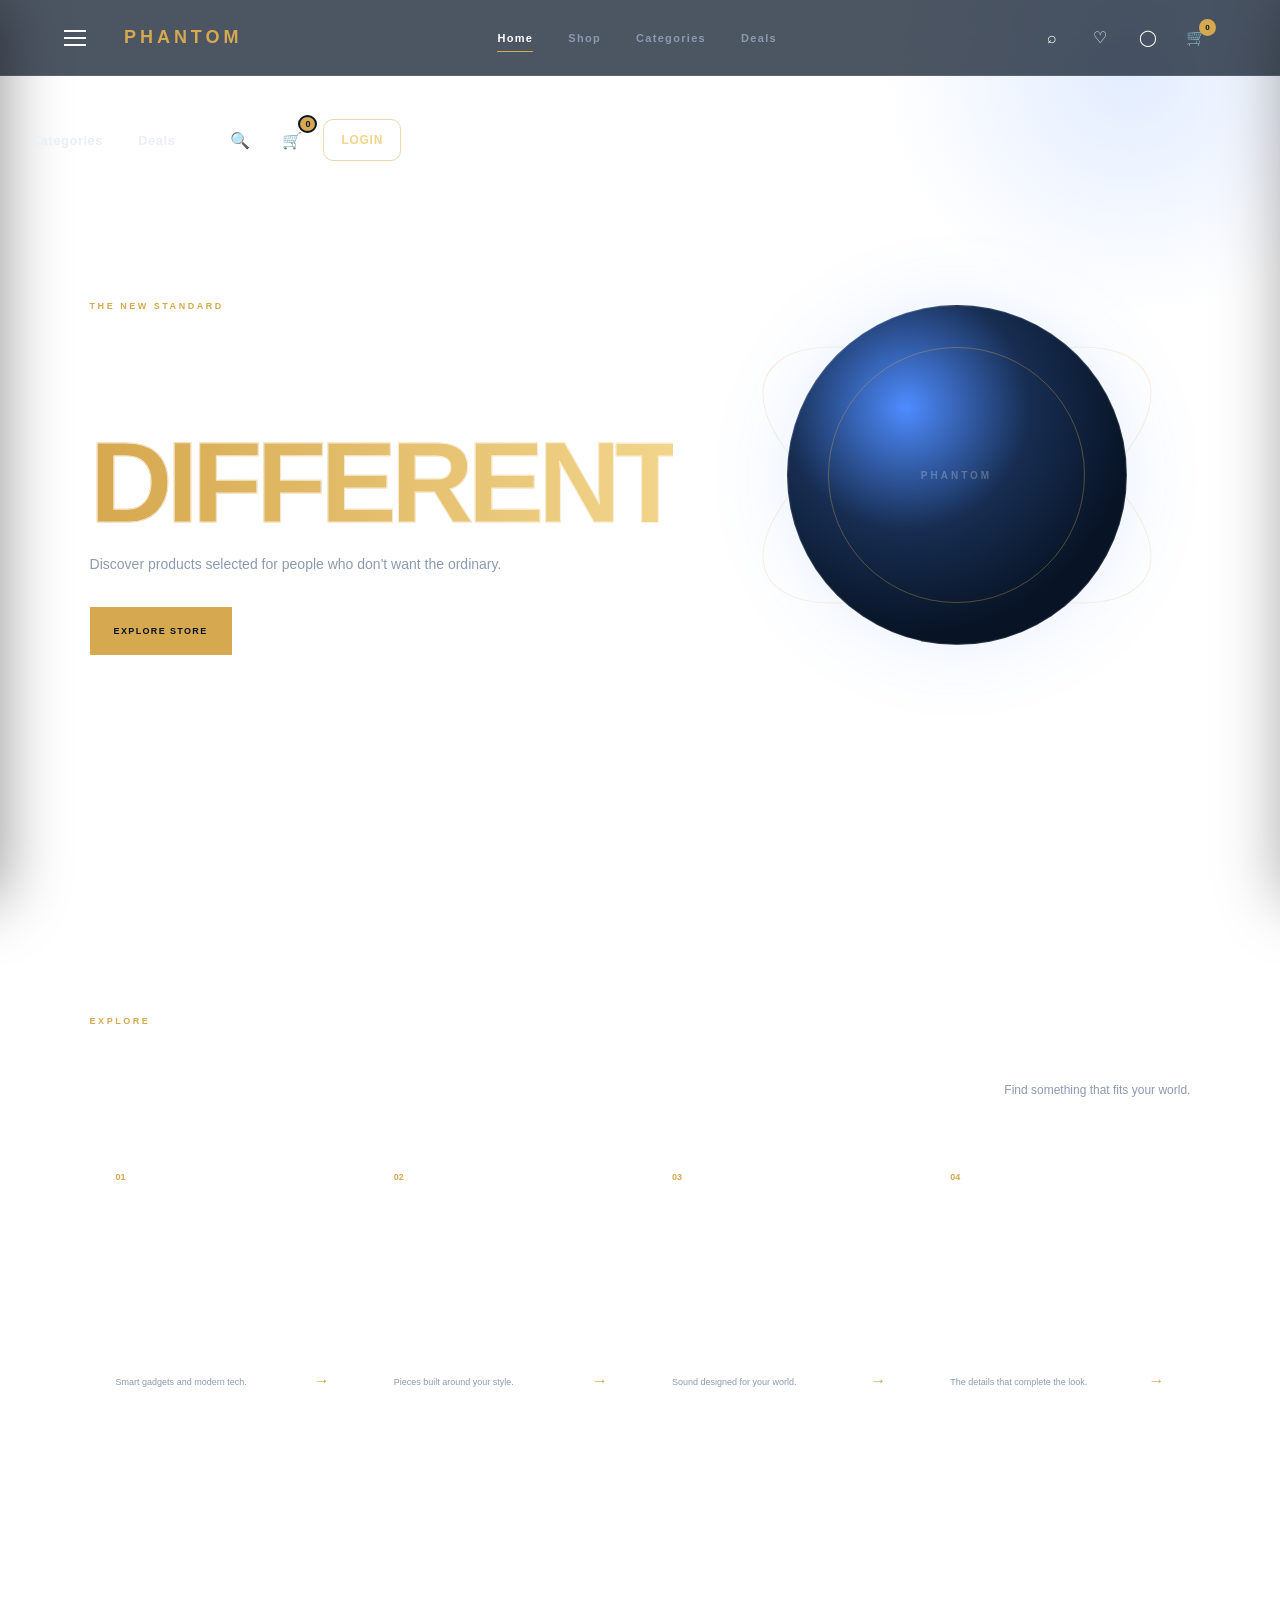
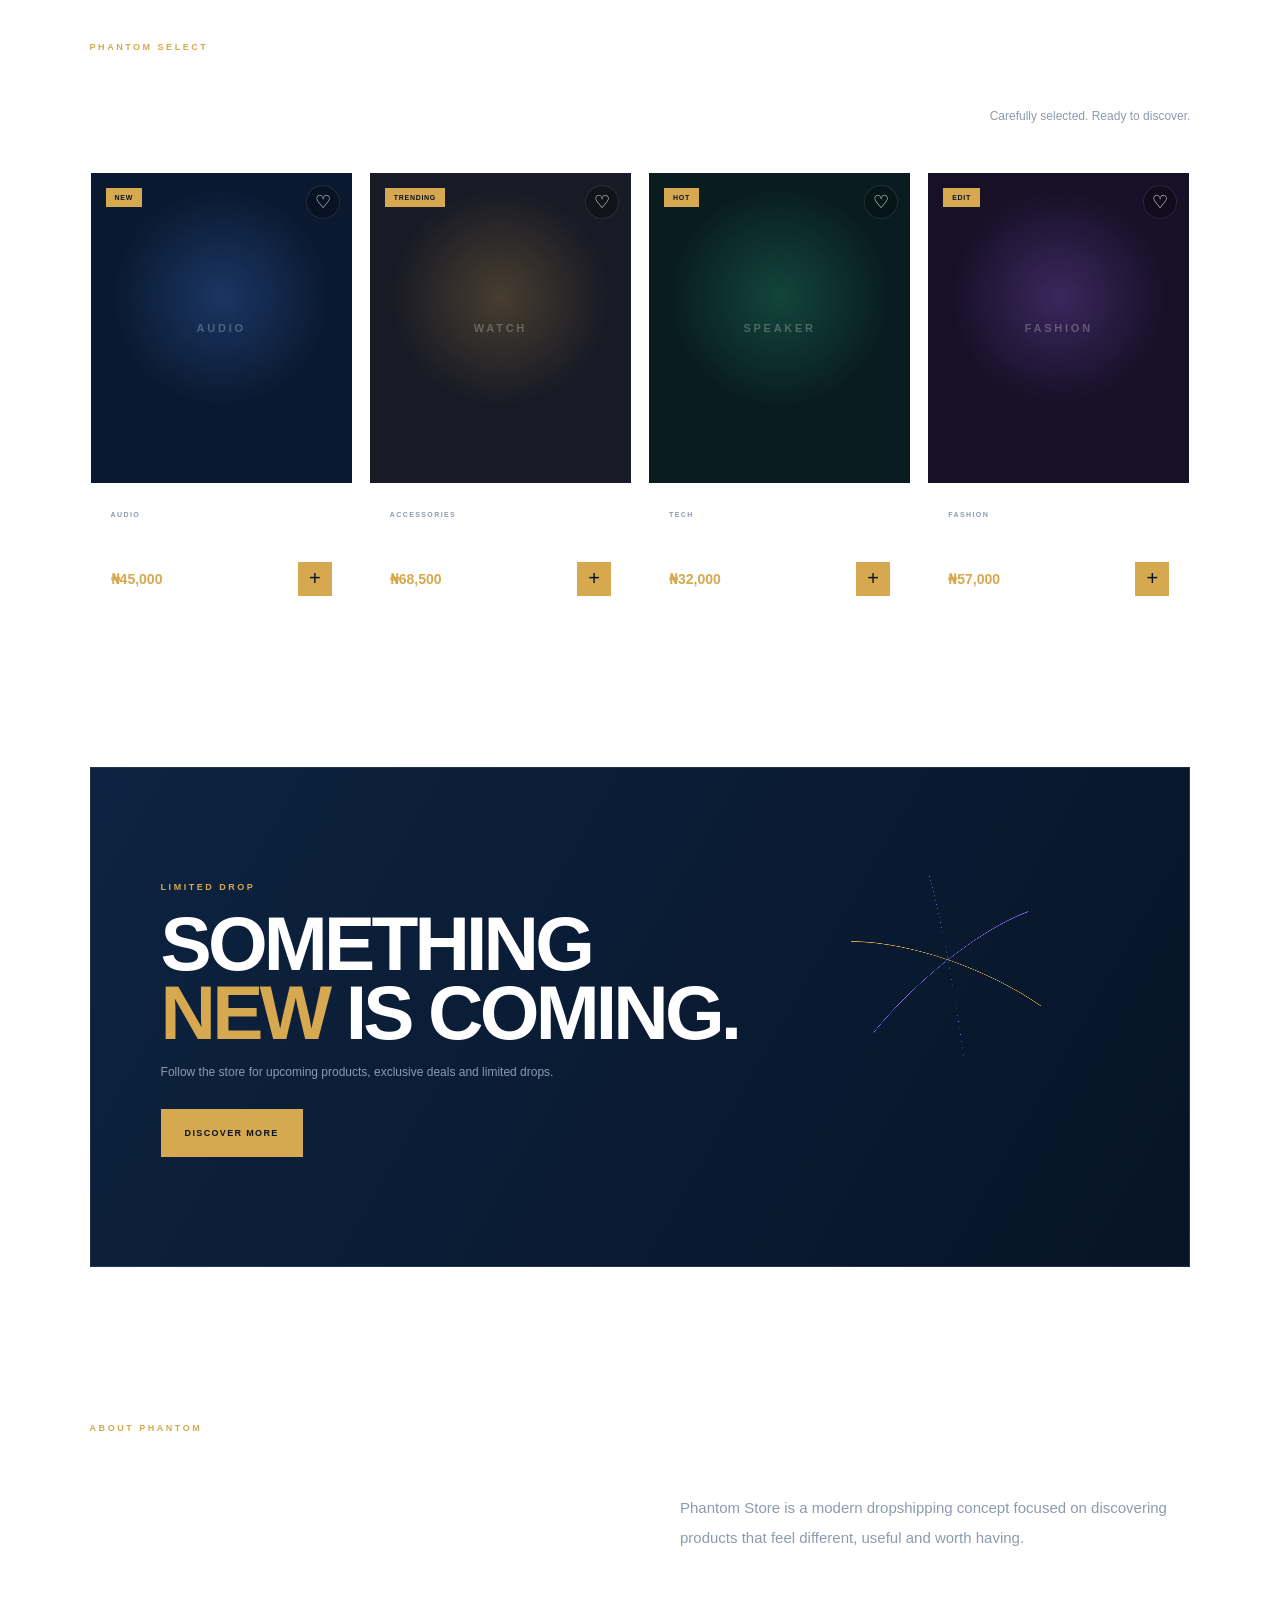
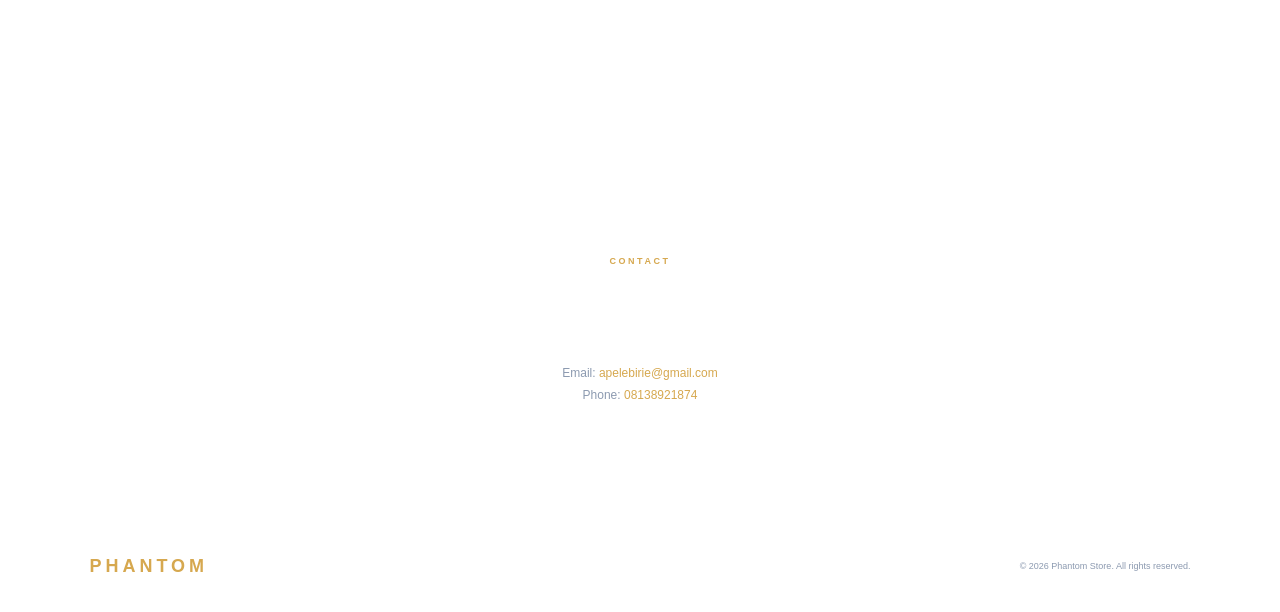
==== commit 9f7bb10b: "Refactor navigation structure for improved layout" ====
--- a/index.html
+++ b/index.html
@@ -79,52 +79,197 @@
         </div>
 
 
-        <nav class="sidebar-navigation">
-
-            <a
-                href="#home"
-                class="sidebar-link active"
-            >
+        <!-- =====================================================
+     PHANTOM DROPSHIPPING
+     PHASE 2 — PREMIUM NAVIGATION
+     ===================================================== -->
+
+<header class="phantom-nav">
+
+    <div class="phantom-nav-inner">
+
+        <!-- BRAND -->
+        <a href="index.html" class="phantom-brand">
+
+            <span class="phantom-brand-mark">
+                P
+            </span>
+
+            <span class="phantom-brand-text">
+
+                <span class="phantom-brand-name">
+                    Phantom
+                </span>
+
+                <span class="phantom-brand-subtitle">
+                    Dropshipping
+                </span>
+
+            </span>
+
+        </a>
+
+
+        <!-- DESKTOP NAVIGATION -->
+        <nav class="phantom-nav-links">
+
+            <a href="index.html" class="phantom-nav-link">
                 Home
             </a>
 
-            <a
-                href="#categories"
-                class="sidebar-link"
-            >
+            <a href="#shop" class="phantom-nav-link">
+                Shop
+            </a>
+
+            <a href="#categories" class="phantom-nav-link">
                 Categories
             </a>
 
-            <a
-                href="#shop"
-                class="sidebar-link"
-            >
-                Shop
-            </a>
-
-            <a
-                href="#deals"
-                class="sidebar-link"
-            >
+            <a href="#deals" class="phantom-nav-link">
                 Deals
             </a>
 
+        </nav>
+
+
+        <!-- ACTIONS -->
+        <div class="phantom-nav-actions">
+
+            <!-- SEARCH -->
+            <button
+                class="phantom-search-btn"
+                type="button"
+                aria-label="Search"
+            >
+                🔍
+            </button>
+
+
+            <!-- CART -->
+            <button
+                class="phantom-cart-btn"
+                type="button"
+                aria-label="Shopping cart"
+            >
+
+                🛒
+
+                <span class="phantom-cart-count">
+                    0
+                </span>
+
+            </button>
+
+
+            <!-- LOGIN -->
             <a
-                href="#about"
-                class="sidebar-link"
-            >
-                About
+                href="login.html"
+                class="phantom-login-btn"
+            >
+                Login
             </a>
 
-            <a
-                href="#contact"
-                class="sidebar-link"
-            >
-                Contact
-            </a>
-
-        </nav>
-
+
+            <!-- MOBILE MENU BUTTON -->
+            <button
+                class="phantom-menu-btn"
+                id="phantom-menu-open"
+                type="button"
+                aria-label="Open menu"
+                aria-expanded="false"
+            >
+
+                <span class="phantom-menu-lines">
+
+                    <span></span>
+                    <span></span>
+                    <span></span>
+
+                </span>
+
+            </button>
+
+        </div>
+
+    </div>
+
+</header>
+
+
+<!-- =====================================================
+     MOBILE SIDE MENU
+     ===================================================== -->
+
+<div
+    class="phantom-menu-overlay"
+    id="phantom-menu-overlay"
+></div>
+
+
+<aside
+    class="phantom-mobile-menu"
+    id="phantom-mobile-menu"
+    aria-hidden="true"
+>
+
+    <div class="phantom-mobile-header">
+
+        <span class="phantom-mobile-title">
+            Phantom Menu
+        </span>
+
+        <button
+            class="phantom-mobile-close"
+            id="phantom-menu-close"
+            type="button"
+            aria-label="Close menu"
+        >
+            ×
+        </button>
+
+    </div>
+
+
+    <nav class="phantom-mobile-links">
+
+        <a
+            href="index.html"
+            class="phantom-mobile-link"
+        >
+            Home
+        </a>
+
+        <a
+            href="#shop"
+            class="phantom-mobile-link"
+        >
+            Shop
+        </a>
+
+        <a
+            href="#categories"
+            class="phantom-mobile-link"
+        >
+            Categories
+        </a>
+
+        <a
+            href="#deals"
+            class="phantom-mobile-link"
+        >
+            Deals
+        </a>
+
+        <a
+            href="login.html"
+            class="phantom-mobile-link"
+        >
+            Login
+        </a>
+
+    </nav>
+
+</aside>
 
         <div class="sidebar-footer">
 
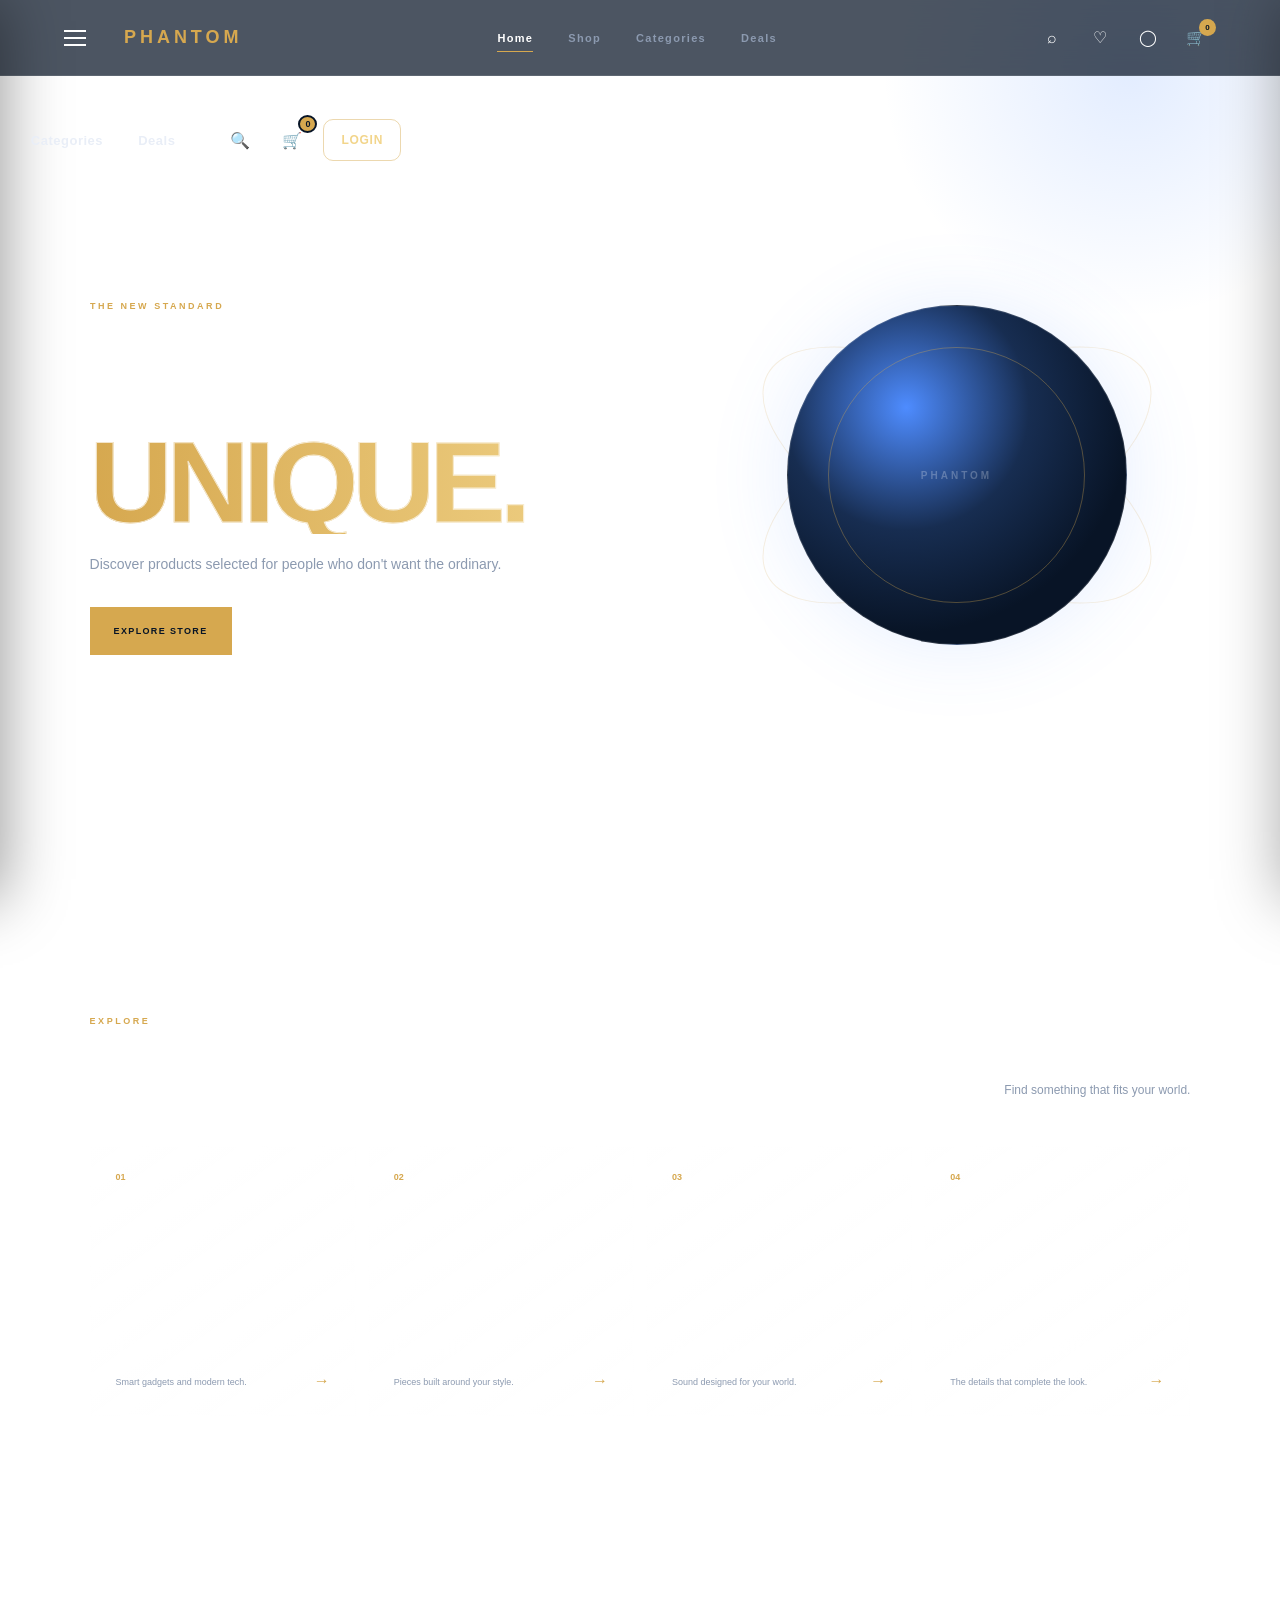
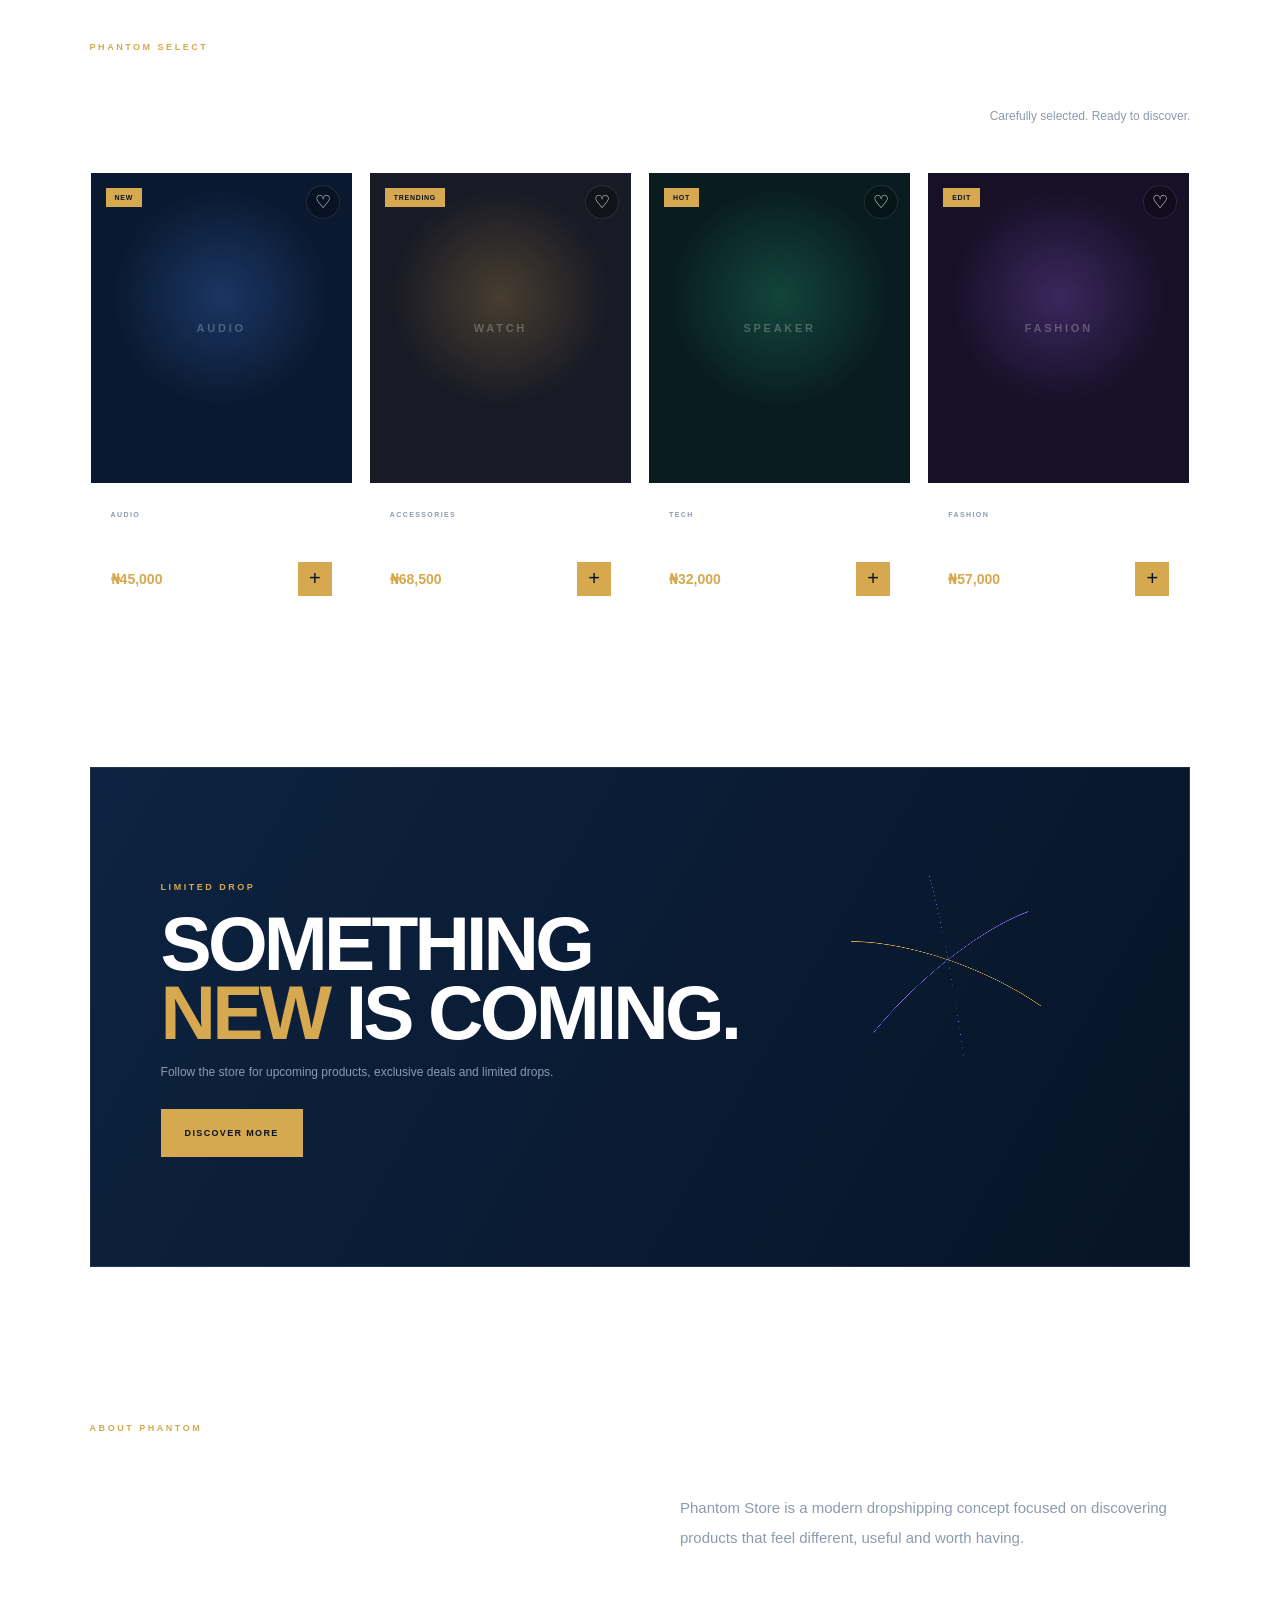
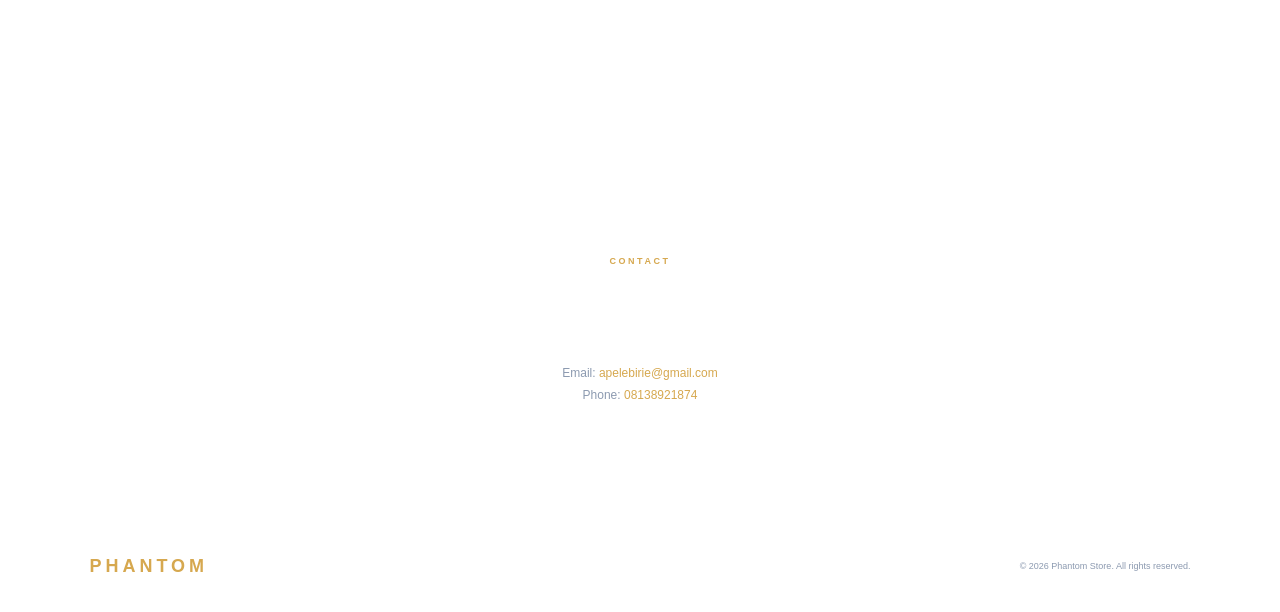
==== commit 11b27ac3: "Change 'DIFFERENT' to 'UNIQUE' in header" ====
--- a/index.html
+++ b/index.html
@@ -419,7 +419,7 @@
 
                 <h1>
                     SHOP
-                    <span>DIFFERENT.</span>
+                    <span>UNIQUE.</span>
                 </h1>
 
                 <p>
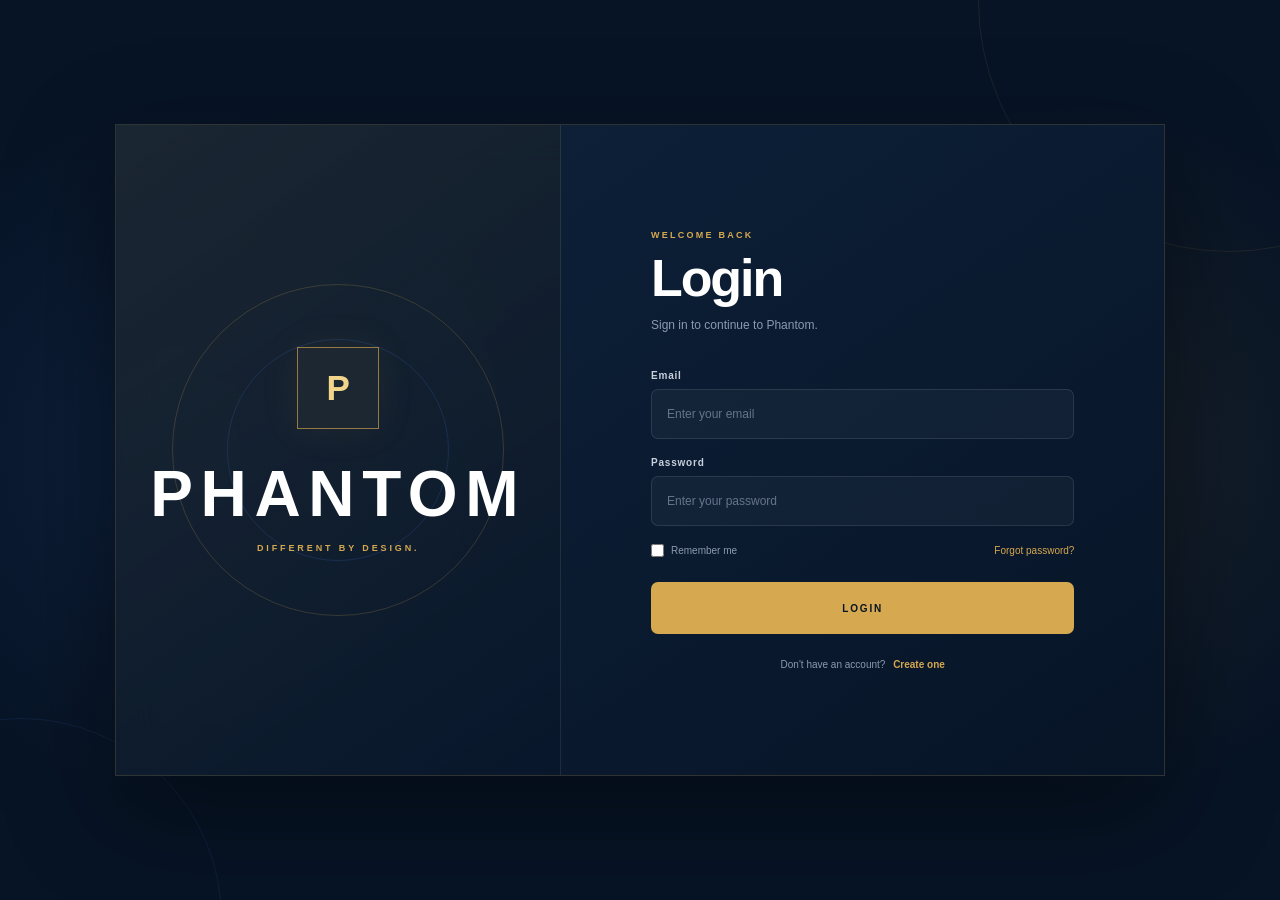
==== commit 15aa8012: "Transform index.html into a login page Updated the index.html file to create a login page layout, in" ====
--- a/index.html
+++ b/index.html
@@ -2,6 +2,7 @@
 <html lang="en">
 
 <head>
+
     <meta charset="UTF-8">
 
     <meta
@@ -9,1186 +10,346 @@
         content="width=device-width, initial-scale=1.0"
     >
 
-    <meta
-        name="description"
-        content="Phantom Store — modern dropshipping marketplace."
-    >
-
-    <title>Phantom Store</title>
-
-    <!-- CSS -->
+    <title>Phantom — Login</title>
+
     <link
         rel="stylesheet"
-        href="css/style.css"
+        href="css/login.css"
     >
-    <link rel="stylesheet" href="css/navbar.css">
+
 </head>
 
 
 <body>
 
-    <!-- =====================================================
-         PAGE LOADER
-         ===================================================== -->
-
-    <div
-        class="page-loader"
-        id="pageLoader"
-    >
-        <div class="loader-logo">
-            PHANTOM
-        </div>
-
-        <div class="loader-line"></div>
-    </div>
-
-
-    <!-- =====================================================
-         SIDEBAR OVERLAY
-         ===================================================== -->
-
-    <div
-        class="sidebar-overlay"
-        id="sidebarOverlay"
-    ></div>
-
-
-    <!-- =====================================================
-         SIDEBAR
-         ===================================================== -->
-
-    <aside
-        class="sidebar"
-        id="sidebar"
-    >
-
-        <div class="sidebar-header">
-
-            <div class="sidebar-logo">
-                PHANTOM
+    <main class="auth-page">
+
+        <section class="auth-container">
+
+
+            <!-- BRAND -->
+
+            <div class="auth-brand">
+
+                <div class="brand-mark">
+                    P
+                </div>
+
+                <h1>
+                    PHANTOM
+                </h1>
+
+                <p>
+                    DIFFERENT BY DESIGN.
+                </p>
+
             </div>
 
-            <button
-                class="close-sidebar"
-                id="closeSidebar"
-                aria-label="Close menu"
-            >
-                ×
-            </button>
-
-        </div>
-
-
-        <!-- =====================================================
-     PHANTOM DROPSHIPPING
-     PHASE 2 — PREMIUM NAVIGATION
-     ===================================================== -->
-
-<header class="phantom-nav">
-
-    <div class="phantom-nav-inner">
-
-        <!-- BRAND -->
-        <a href="index.html" class="phantom-brand">
-
-            <span class="phantom-brand-mark">
-                P
-            </span>
-
-            <span class="phantom-brand-text">
-
-                <span class="phantom-brand-name">
-                    Phantom
-                </span>
-
-                <span class="phantom-brand-subtitle">
-                    Dropshipping
-                </span>
-
-            </span>
-
-        </a>
-
-
-        <!-- DESKTOP NAVIGATION -->
-        <nav class="phantom-nav-links">
-
-            <a href="index.html" class="phantom-nav-link">
-                Home
-            </a>
-
-            <a href="#shop" class="phantom-nav-link">
-                Shop
-            </a>
-
-            <a href="#categories" class="phantom-nav-link">
-                Categories
-            </a>
-
-            <a href="#deals" class="phantom-nav-link">
-                Deals
-            </a>
-
-        </nav>
-
-
-        <!-- ACTIONS -->
-        <div class="phantom-nav-actions">
-
-            <!-- SEARCH -->
-            <button
-                class="phantom-search-btn"
-                type="button"
-                aria-label="Search"
-            >
-                🔍
-            </button>
-
-
-            <!-- CART -->
-            <button
-                class="phantom-cart-btn"
-                type="button"
-                aria-label="Shopping cart"
-            >
-
-                🛒
-
-                <span class="phantom-cart-count">
-                    0
-                </span>
-
-            </button>
-
-
-            <!-- LOGIN -->
-            <a
-                href="login.html"
-                class="phantom-login-btn"
-            >
-                Login
-            </a>
-
-
-            <!-- MOBILE MENU BUTTON -->
-            <button
-                class="phantom-menu-btn"
-                id="phantom-menu-open"
-                type="button"
-                aria-label="Open menu"
-                aria-expanded="false"
-            >
-
-                <span class="phantom-menu-lines">
-
-                    <span></span>
-                    <span></span>
-                    <span></span>
-
-                </span>
-
-            </button>
-
-        </div>
-
-    </div>
-
-</header>
-
-
-<!-- =====================================================
-     MOBILE SIDE MENU
-     ===================================================== -->
-
-<div
-    class="phantom-menu-overlay"
-    id="phantom-menu-overlay"
-></div>
-
-
-<aside
-    class="phantom-mobile-menu"
-    id="phantom-mobile-menu"
-    aria-hidden="true"
->
-
-    <div class="phantom-mobile-header">
-
-        <span class="phantom-mobile-title">
-            Phantom Menu
-        </span>
-
-        <button
-            class="phantom-mobile-close"
-            id="phantom-menu-close"
-            type="button"
-            aria-label="Close menu"
-        >
-            ×
-        </button>
-
-    </div>
-
-
-    <nav class="phantom-mobile-links">
-
-        <a
-            href="index.html"
-            class="phantom-mobile-link"
-        >
-            Home
-        </a>
-
-        <a
-            href="#shop"
-            class="phantom-mobile-link"
-        >
-            Shop
-        </a>
-
-        <a
-            href="#categories"
-            class="phantom-mobile-link"
-        >
-            Categories
-        </a>
-
-        <a
-            href="#deals"
-            class="phantom-mobile-link"
-        >
-            Deals
-        </a>
-
-        <a
-            href="login.html"
-            class="phantom-mobile-link"
-        >
-            Login
-        </a>
-
-    </nav>
-
-</aside>
-
-        <div class="sidebar-footer">
-
-            <span>
-                PHANTOM STORE
-            </span>
-
-            <small>
-                CURATED. MODERN. DIFFERENT.
-            </small>
-
-        </div>
-
-    </aside>
-
-
-    <!-- =====================================================
-         HEADER
-         ===================================================== -->
-
-    <header class="site-header">
-
-        <div class="header-left">
-
-            <button
-                class="menu-button"
-                id="openSidebar"
-                aria-label="Open menu"
-            >
-                <span></span>
-                <span></span>
-                <span></span>
-            </button>
-
-
-            <a
-                href="#home"
-                class="brand"
-            >
-                PHANTOM
-            </a>
-
-        </div>
-
-
-        <nav class="desktop-navigation">
-
-            <a
-                href="#home"
-                class="nav-link active"
-            >
-                Home
-            </a>
-
-            <a
-                href="#shop"
-                class="nav-link"
-            >
-                Shop
-            </a>
-
-            <a
-                href="#categories"
-                class="nav-link"
-            >
-                Categories
-            </a>
-
-            <a
-                href="#deals"
-                class="nav-link"
-            >
-                Deals
-            </a>
-
-        </nav>
-
-
-        <div class="header-actions">
-
-            <button
-                class="header-icon"
-                id="searchButton"
-                aria-label="Search"
-            >
-                ⌕
-            </button>
-
-            <button
-                class="header-icon"
-                id="wishlistButton"
-                aria-label="Wishlist"
-            >
-                ♡
-            </button>
-
-            <button
-                class="header-icon"
-                id="accountButton"
-                aria-label="Account"
-            >
-                ◯
-            </button>
-
-            <button
-                class="cart-button"
-                id="cartButton"
-                aria-label="Shopping cart"
-            >
-                🛒
-
-                <span
-                    class="cart-count"
-                    id="cartCount"
-                >
-                    0
-                </span>
-
-            </button>
-
-        </div>
-
-    </header>
-
-
-    <!-- =====================================================
-         MAIN
-         ===================================================== -->
-
-    <main>
-
-
-        <!-- =================================================
-             HERO
-             ================================================= -->
-
-        <section
-            class="hero"
-            id="home"
-        >
-
-            <div class="hero-content">
-
-                <span class="hero-label">
-                    THE NEW STANDARD
-                </span>
-
-                <h1>
-                    SHOP
-                    <span>UNIQUE.</span>
-                </h1>
-
-                <p>
-                    Discover products selected for people
-                    who don't want the ordinary.
-                </p>
-
-
-                <div class="hero-buttons">
-
-                    <a
-                        href="#shop"
-                        class="primary-button"
-                    >
-                        EXPLORE STORE
-                    </a>
-
-                    <a
-                        href="#categories"
-                        class="secondary-button"
-                    >
-                        VIEW CATEGORIES
-                    </a>
+
+            <!-- AUTH PANEL -->
+
+            <div class="auth-panel">
+
+
+                <!-- LOGIN -->
+
+                <div class="auth-form login-form">
+
+                    <span class="form-label">
+                        WELCOME BACK
+                    </span>
+
+                    <h2>
+                        Login
+                    </h2>
+
+                    <p class="form-description">
+                        Sign in to continue to Phantom.
+                    </p>
+
+
+                    <form id="loginForm">
+
+                        <div class="input-group">
+
+                            <label for="loginEmail">
+                                Email
+                            </label>
+
+                            <input
+                                type="email"
+                                id="loginEmail"
+                                placeholder="Enter your email"
+                                required
+                            >
+
+                        </div>
+
+
+                        <div class="input-group">
+
+                            <label for="loginPassword">
+                                Password
+                            </label>
+
+                            <input
+                                type="password"
+                                id="loginPassword"
+                                placeholder="Enter your password"
+                                required
+                            >
+
+                        </div>
+
+
+                        <div class="form-options">
+
+                            <label class="remember">
+
+                                <input
+                                    type="checkbox"
+                                >
+
+                                <span>
+                                    Remember me
+                                </span>
+
+                            </label>
+
+
+                            <button
+                                type="button"
+                                class="forgot-password"
+                            >
+                                Forgot password?
+                            </button>
+
+                        </div>
+
+
+                        <button
+                            type="submit"
+                            class="auth-button"
+                        >
+                            LOGIN
+                        </button>
+
+                    </form>
+
+
+                    <p class="switch-text">
+
+                        Don't have an account?
+
+                        <button
+                            type="button"
+                            id="showSignup"
+                            class="switch-button"
+                        >
+                            Create one
+                        </button>
+
+                    </p>
 
                 </div>
 
+
+                <!-- SIGN UP -->
+
+                <div class="auth-form signup-form">
+
+                    <span class="form-label">
+                        JOIN PHANTOM
+                    </span>
+
+                    <h2>
+                        Sign Up
+                    </h2>
+
+                    <p class="form-description">
+                        Create your Phantom account.
+                    </p>
+
+
+                    <form id="signupForm">
+
+                        <div class="input-group">
+
+                            <label for="signupName">
+                                Name
+                            </label>
+
+                            <input
+                                type="text"
+                                id="signupName"
+                                placeholder="Your name"
+                                required
+                            >
+
+                        </div>
+
+
+                        <div class="input-group">
+
+                            <label for="signupEmail">
+                                Email
+                            </label>
+
+                            <input
+                                type="email"
+                                id="signupEmail"
+                                placeholder="Your email"
+                                required
+                            >
+
+                        </div>
+
+
+                        <div class="input-group">
+
+                            <label for="signupPassword">
+                                Password
+                            </label>
+
+                            <input
+                                type="password"
+                                id="signupPassword"
+                                placeholder="Create a password"
+                                minlength="6"
+                                required
+                            >
+
+                        </div>
+
+
+                        <div class="input-group">
+
+                            <label for="signupConfirm">
+                                Confirm password
+                            </label>
+
+                            <input
+                                type="password"
+                                id="signupConfirm"
+                                placeholder="Confirm your password"
+                                minlength="6"
+                                required
+                            >
+
+                        </div>
+
+
+                        <button
+                            type="submit"
+                            class="auth-button"
+                        >
+                            CREATE ACCOUNT
+                        </button>
+
+                    </form>
+
+
+                    <p class="switch-text">
+
+                        Already have an account?
+
+                        <button
+                            type="button"
+                            id="showLogin"
+                            class="switch-button"
+                        >
+                            Login
+                        </button>
+
+                    </p>
+
+                </div>
+
             </div>
 
-
-            <div class="hero-visual">
-
-                <div class="hero-orbit orbit-one"></div>
-
-                <div class="hero-orbit orbit-two"></div>
-
-                <div class="hero-product">
-
-                    <span>
-                        PHANTOM
-                    </span>
-
-                </div>
-
-            </div>
-
         </section>
 
-
-        <!-- =================================================
-             CATEGORIES
-             ================================================= -->
-
-        <section
-            class="categories-section"
-            id="categories"
-        >
-
-            <div class="section-heading">
-
-                <div>
-
-                    <span class="section-label">
-                        EXPLORE
-                    </span>
-
-                    <h2>
-                        SHOP BY CATEGORY
-                    </h2>
-
-                </div>
-
-                <p>
-                    Find something that fits your world.
-                </p>
-
-            </div>
-
-
-            <div class="category-grid">
-
-
-                <article
-                    class="category-card"
-                    data-category="tech"
-                >
-
-                    <div class="category-number">
-                        01
-                    </div>
-
-                    <div class="category-icon">
-                        ◈
-                    </div>
-
-                    <h3>
-                        TECH
-                    </h3>
-
-                    <p>
-                        Smart gadgets and modern tech.
-                    </p>
-
-                    <span class="category-arrow">
-                        →
-                    </span>
-
-                </article>
-
-
-                <article
-                    class="category-card"
-                    data-category="fashion"
-                >
-
-                    <div class="category-number">
-                        02
-                    </div>
-
-                    <div class="category-icon">
-                        ◇
-                    </div>
-
-                    <h3>
-                        FASHION
-                    </h3>
-
-                    <p>
-                        Pieces built around your style.
-                    </p>
-
-                    <span class="category-arrow">
-                        →
-                    </span>
-
-                </article>
-
-
-                <article
-                    class="category-card"
-                    data-category="audio"
-                >
-
-                    <div class="category-number">
-                        03
-                    </div>
-
-                    <div class="category-icon">
-                        ◎
-                    </div>
-
-                    <h3>
-                        AUDIO
-                    </h3>
-
-                    <p>
-                        Sound designed for your world.
-                    </p>
-
-                    <span class="category-arrow">
-                        →
-                    </span>
-
-                </article>
-
-
-                <article
-                    class="category-card"
-                    data-category="accessories"
-                >
-
-                    <div class="category-number">
-                        04
-                    </div>
-
-                    <div class="category-icon">
-                        ✦
-                    </div>
-
-                    <h3>
-                        ACCESSORIES
-                    </h3>
-
-                    <p>
-                        The details that complete the look.
-                    </p>
-
-                    <span class="category-arrow">
-                        →
-                    </span>
-
-                </article>
-
-            </div>
-
-        </section>
-
-
-        <!-- =================================================
-             SHOP
-             ================================================= -->
-
-        <section
-            class="shop-section"
-            id="shop"
-        >
-
-            <div class="section-heading">
-
-                <div>
-
-                    <span class="section-label">
-                        PHANTOM SELECT
-                    </span>
-
-                    <h2>
-                        FEATURED PRODUCTS
-                    </h2>
-
-                </div>
-
-                <p>
-                    Carefully selected. Ready to discover.
-                </p>
-
-            </div>
-
-
-            <div class="product-grid">
-
-
-                <!-- PRODUCT 1 -->
-
-                <article
-                    class="product-card"
-                    data-product="headphones"
-                >
-
-                    <div class="product-image">
-
-                        <span class="product-tag">
-                            NEW
-                        </span>
-
-                        <button
-                            class="heart-button"
-                            aria-label="Add to wishlist"
-                        >
-                            ♡
-                        </button>
-
-                        <div class="product-image-content">
-                            AUDIO
-                        </div>
-
-                    </div>
-
-
-                    <div class="product-info">
-
-                        <span class="product-category">
-                            AUDIO
-                        </span>
-
-                        <h3>
-                            Phantom Wireless Pro
-                        </h3>
-
-                        <div class="product-bottom">
-
-                            <strong>
-                                ₦45,000
-                            </strong>
-
-                            <button
-                                class="add-button"
-                            >
-                                +
-                            </button>
-
-                        </div>
-
-                    </div>
-
-                </article>
-
-
-                <!-- PRODUCT 2 -->
-
-                <article
-                    class="product-card"
-                    data-product="watch"
-                >
-
-                    <div class="product-image">
-
-                        <span class="product-tag">
-                            TRENDING
-                        </span>
-
-                        <button
-                            class="heart-button"
-                            aria-label="Add to wishlist"
-                        >
-                            ♡
-                        </button>
-
-                        <div class="product-image-content">
-                            WATCH
-                        </div>
-
-                    </div>
-
-
-                    <div class="product-info">
-
-                        <span class="product-category">
-                            ACCESSORIES
-                        </span>
-
-                        <h3>
-                            Aurex Smart Watch
-                        </h3>
-
-                        <div class="product-bottom">
-
-                            <strong>
-                                ₦68,500
-                            </strong>
-
-                            <button
-                                class="add-button"
-                            >
-                                +
-                            </button>
-
-                        </div>
-
-                    </div>
-
-                </article>
-
-
-                <!-- PRODUCT 3 -->
-
-                <article
-                    class="product-card"
-                    data-product="speaker"
-                >
-
-                    <div class="product-image">
-
-                        <span class="product-tag">
-                            HOT
-                        </span>
-
-                        <button
-                            class="heart-button"
-                            aria-label="Add to wishlist"
-                        >
-                            ♡
-                        </button>
-
-                        <div class="product-image-content">
-                            SPEAKER
-                        </div>
-
-                    </div>
-
-
-                    <div class="product-info">
-
-                        <span class="product-category">
-                            TECH
-                        </span>
-
-                        <h3>
-                            Echo Mini Speaker
-                        </h3>
-
-                        <div class="product-bottom">
-
-                            <strong>
-                                ₦32,000
-                            </strong>
-
-                            <button
-                                class="add-button"
-                            >
-                                +
-                            </button>
-
-                        </div>
-
-                    </div>
-
-                </article>
-
-
-                <!-- PRODUCT 4 -->
-
-                <article
-                    class="product-card"
-                    data-product="sneakers"
-                >
-
-                    <div class="product-image">
-
-                        <span class="product-tag">
-                            EDIT
-                        </span>
-
-                        <button
-                            class="heart-button"
-                            aria-label="Add to wishlist"
-                        >
-                            ♡
-                        </button>
-
-                        <div class="product-image-content">
-                            FASHION
-                        </div>
-
-                    </div>
-
-
-                    <div class="product-info">
-
-                        <span class="product-category">
-                            FASHION
-                        </span>
-
-                        <h3>
-                            Phantom Street Runner
-                        </h3>
-
-                        <div class="product-bottom">
-
-                            <strong>
-                                ₦57,000
-                            </strong>
-
-                            <button
-                                class="add-button"
-                            >
-                                +
-                            </button>
-
-                        </div>
-
-                    </div>
-
-                </article>
-
-            </div>
-
-        </section>
-
-
-        <!-- =================================================
-             DEALS
-             ================================================= -->
-
-        <section
-            class="deal-section"
-            id="deals"
-        >
-
-            <div class="deal-content">
-
-                <span class="section-label">
-                    LIMITED DROP
-                </span>
-
-                <h2>
-                    SOMETHING
-                    <span>NEW</span>
-                    IS COMING.
-                </h2>
-
-                <p>
-                    Follow the store for upcoming products,
-                    exclusive deals and limited drops.
-                </p>
-
-                <button
-                    class="primary-button"
-                    id="dealButton"
-                >
-                    DISCOVER MORE
-                </button>
-
-            </div>
-
-
-            <div class="deal-decoration">
-
-                <div class="helix helix-one"></div>
-
-                <div class="helix helix-two"></div>
-
-                <div class="helix helix-three"></div>
-
-            </div>
-
-        </section>
-
-
-        <!-- =================================================
-             ABOUT
-             ================================================= -->
-
-        <section
-            class="about-section"
-            id="about"
-        >
-
-            <div>
-
-                <span class="section-label">
-                    ABOUT PHANTOM
-                </span>
-
-                <h2>
-                    NOT JUST
-                    ANOTHER STORE.
-                </h2>
-
-            </div>
-
-
-            <p>
-                Phantom Store is a modern dropshipping concept
-                focused on discovering products that feel
-                different, useful and worth having.
-            </p>
-
-        </section>
-
-
-        <!-- =================================================
-             CONTACT
-             ================================================= -->
-
-        <section
-            class="contact-section"
-            id="contact"
-        >
-
-            <span class="section-label">
-                CONTACT
-            </span>
-
-            <h2>
-                HAVE A QUESTION?
-            </h2>
-
-            <p>
-                Email:
-                <a href="mailto:apelebirie@gmail.com">
-                    apelebirie@gmail.com
-                </a>
-            </p>
-
-            <p>
-                Phone:
-                <a href="tel:08138921874">
-                    08138921874
-                </a>
-            </p>
-
-        </section>
-
     </main>
 
 
-    <!-- =====================================================
-         PRODUCT MODAL
-         ===================================================== -->
-
-    <div
-        class="product-modal"
-        id="productModal"
-    >
-
-        <div
-            class="modal-backdrop"
-            id="modalBackdrop"
-        ></div>
-
-
-        <div class="modal-content">
-
-            <button
-                class="modal-close"
-                id="modalClose"
-                aria-label="Close product"
-            >
-                ×
-            </button>
-
-
-            <div
-                class="modal-product-image"
-                id="modalProductImage"
-            >
-                PRODUCT
-            </div>
-
-
-            <div class="modal-product-info">
-
-                <span
-                    class="product-category"
-                    id="modalCategory"
-                >
-                    CATEGORY
-                </span>
-
-                <h2 id="modalTitle">
-                    Product
-                </h2>
-
-                <p id="modalDescription">
-                    Product description.
-                </p>
-
-                <strong
-                    class="modal-price"
-                    id="modalPrice"
-                >
-                    ₦0
-                </strong>
-
-
-                <button
-                    class="primary-button modal-add-cart"
-                    id="modalAddCart"
-                >
-                    ADD TO CART
-                </button>
-
-            </div>
-
-        </div>
-
-    </div>
-
-
-    <!-- =====================================================
-         CART OVERLAY
-         ===================================================== -->
-
-    <div
-        class="cart-overlay"
-        id="cartOverlay"
-    ></div>
-
-
-    <!-- =====================================================
-         MINI CART
-         ===================================================== -->
-
-    <aside
-        class="mini-cart"
-        id="miniCart"
-    >
-
-        <div class="cart-header">
-
-            <div>
-
-                <span class="section-label">
-                    YOUR BAG
-                </span>
-
-                <h2>
-                    SHOPPING CART
-                </h2>
-
-            </div>
-
-
-            <button
-                class="close-cart"
-                id="closeCart"
-                aria-label="Close cart"
-            >
-                ×
-            </button>
-
-        </div>
-
-
-        <div
-            class="cart-items"
-            id="cartItems"
-        >
-
-            <div class="empty-cart">
-
-                <div>
-                    🛒
-                </div>
-
-                <p>
-                    Your cart is empty.
-                </p>
-
-                <span>
-                    Add something you love.
-                </span>
-
-            </div>
-
-        </div>
-
-
-        <div class="cart-footer">
-
-            <div class="cart-total-row">
-
-                <span>
-                    TOTAL
-                </span>
-
-                <strong id="cartTotal">
-                    ₦0
-                </strong>
-
-            </div>
-
-
-            <button
-                class="primary-button checkout-button"
-                id="checkoutButton"
-            >
-                CHECKOUT
-            </button>
-
-        </div>
-
-    </aside>
-
-
-    <!-- =====================================================
-         FOOTER
-         ===================================================== -->
-
-    <footer class="site-footer">
-
-        <div class="footer-brand">
-            PHANTOM
-        </div>
-
-        <p>
-            © 2026 Phantom Store.
-            All rights reserved.
-        </p>
-
-    </footer>
-
-
-    <!-- =====================================================
-         JAVASCRIPT
-         ===================================================== -->
-
-    <script
-        src="js/script.js"
-    ></script>
+    <script>
+
+        const authPage =
+            document.querySelector(".auth-page");
+
+
+        const showSignup =
+            document.getElementById("showSignup");
+
+
+        const showLogin =
+            document.getElementById("showLogin");
+
+
+        showSignup.addEventListener(
+            "click",
+            function () {
+
+                authPage.classList.add(
+                    "signup-active"
+                );
+
+            }
+        );
+
+
+        showLogin.addEventListener(
+            "click",
+            function () {
+
+                authPage.classList.remove(
+                    "signup-active"
+                );
+
+            }
+        );
+
+
+        /*
+         * TEMPORARY TEST
+         *
+         * For now, clicking LOGIN sends
+         * the user to the actual website.
+         *
+         * Firebase authentication will
+         * replace this later.
+         */
+
+        document
+            .getElementById("loginForm")
+            .addEventListener(
+                "submit",
+                function (event) {
+
+                    event.preventDefault();
+
+                    window.location.href =
+                        "home.html";
+
+                }
+            );
+
+
+        document
+            .getElementById("signupForm")
+            .addEventListener(
+                "submit",
+                function (event) {
+
+                    event.preventDefault();
+
+                    window.location.href =
+                        "home.html";
+
+                }
+            );
+
+    </script>
 
 </body>
 
--- a/css/login.css
+++ b/css/login.css
@@ -0,0 +1,829 @@
+/* =========================================================
+   PHANTOM DROPSHIPPING
+   LOGIN / SIGN-UP — STEP 2
+   ========================================================= */
+
+:root {
+    --navy: #071426;
+    --navy-light: #0d2038;
+    --navy-card: #0a1b30;
+
+    --gold: #d6a84f;
+    --gold-light: #f2d58b;
+
+    --white: #ffffff;
+    --text: #e9eef7;
+    --muted: #8c9ab0;
+
+    --border: rgba(255, 255, 255, 0.10);
+
+    --danger: #ff6685;
+}
+
+
+/* =========================================================
+   RESET
+   ========================================================= */
+
+* {
+    margin: 0;
+    padding: 0;
+    box-sizing: border-box;
+}
+
+
+html,
+body {
+    width: 100%;
+    min-height: 100%;
+}
+
+
+body {
+    min-height: 100vh;
+
+    background: var(--navy);
+
+    color: var(--text);
+
+    font-family:
+        Arial,
+        Helvetica,
+        sans-serif;
+
+    overflow-x: hidden;
+}
+
+
+button,
+input {
+    font: inherit;
+}
+
+
+button {
+    border: 0;
+}
+
+
+/* =========================================================
+   AUTH PAGE
+   ========================================================= */
+
+.auth-page {
+    position: relative;
+
+    min-height: 100vh;
+
+    display: flex;
+    align-items: center;
+    justify-content: center;
+
+    padding: 40px 20px;
+
+    background:
+        radial-gradient(
+            circle at 15% 50%,
+            rgba(78, 140, 255, 0.10),
+            transparent 30%
+        ),
+        radial-gradient(
+            circle at 85% 50%,
+            rgba(214, 168, 79, 0.08),
+            transparent 30%
+        ),
+        var(--navy);
+
+    overflow: hidden;
+}
+
+
+/* =========================================================
+   DECORATIVE BACKGROUND
+   ========================================================= */
+
+.auth-page::before {
+    content: "";
+
+    position: absolute;
+
+    width: 500px;
+    height: 500px;
+
+    top: -250px;
+    right: -200px;
+
+    border: 1px solid rgba(214, 168, 79, 0.10);
+
+    border-radius: 50%;
+
+    pointer-events: none;
+}
+
+
+.auth-page::after {
+    content: "";
+
+    position: absolute;
+
+    width: 400px;
+    height: 400px;
+
+    bottom: -220px;
+    left: -180px;
+
+    border: 1px solid rgba(78, 140, 255, 0.10);
+
+    border-radius: 50%;
+
+    pointer-events: none;
+}
+
+
+/* =========================================================
+   MAIN CONTAINER
+   ========================================================= */
+
+.auth-container {
+    position: relative;
+
+    z-index: 2;
+
+    width: min(1050px, 100%);
+
+    min-height: 650px;
+
+    display: grid;
+
+    grid-template-columns:
+        0.85fr 1.15fr;
+
+    overflow: hidden;
+
+    background:
+        rgba(10, 27, 48, 0.88);
+
+    border:
+        1px solid rgba(214, 168, 79, 0.18);
+
+    box-shadow:
+        0 35px 100px rgba(0, 0, 0, 0.45);
+
+    backdrop-filter: blur(20px);
+    -webkit-backdrop-filter: blur(20px);
+}
+
+
+/* =========================================================
+   BRAND PANEL
+   ========================================================= */
+
+.auth-brand {
+    position: relative;
+
+    min-height: 650px;
+
+    display: flex;
+    flex-direction: column;
+
+    justify-content: center;
+    align-items: center;
+
+    padding: 50px;
+
+    text-align: center;
+
+    background:
+        linear-gradient(
+            145deg,
+            rgba(214, 168, 79, 0.09),
+            rgba(7, 20, 38, 0.4)
+        );
+
+    border-right:
+        1px solid rgba(255, 255, 255, 0.07);
+
+    overflow: hidden;
+}
+
+
+.auth-brand::before {
+    content: "";
+
+    position: absolute;
+
+    width: 330px;
+    height: 330px;
+
+    border:
+        1px solid rgba(214, 168, 79, 0.20);
+
+    border-radius: 50%;
+
+    animation:
+        brandOrbit 18s linear infinite;
+}
+
+
+.auth-brand::after {
+    content: "";
+
+    position: absolute;
+
+    width: 220px;
+    height: 220px;
+
+    border:
+        1px solid rgba(78, 140, 255, 0.16);
+
+    border-radius: 50%;
+
+    animation:
+        brandOrbitReverse 13s linear infinite;
+}
+
+
+@keyframes brandOrbit {
+
+    from {
+        transform: rotate(0deg);
+    }
+
+    to {
+        transform: rotate(360deg);
+    }
+
+}
+
+
+@keyframes brandOrbitReverse {
+
+    from {
+        transform: rotate(360deg);
+    }
+
+    to {
+        transform: rotate(0deg);
+    }
+
+}
+
+
+/* =========================================================
+   BRAND MARK
+   ========================================================= */
+
+.brand-mark {
+    position: relative;
+
+    z-index: 2;
+
+    width: 82px;
+    height: 82px;
+
+    display: grid;
+    place-items: center;
+
+    margin-bottom: 28px;
+
+    border:
+        1px solid rgba(214, 168, 79, 0.65);
+
+    background:
+        rgba(214, 168, 79, 0.05);
+
+    color: var(--gold-light);
+
+    font-size: 35px;
+    font-weight: 900;
+
+    box-shadow:
+        0 0 40px rgba(214, 168, 79, 0.08);
+
+    animation:
+        markFloat 4s ease-in-out infinite;
+}
+
+
+@keyframes markFloat {
+
+    0%,
+    100% {
+        transform: translateY(0);
+    }
+
+    50% {
+        transform: translateY(-8px);
+    }
+
+}
+
+
+.auth-brand h1 {
+    position: relative;
+
+    z-index: 2;
+
+    color: var(--white);
+
+    font-size:
+        clamp(38px, 5vw, 64px);
+
+    font-weight: 900;
+
+    letter-spacing: 0.12em;
+}
+
+
+.auth-brand p {
+    position: relative;
+
+    z-index: 2;
+
+    margin-top: 12px;
+
+    color: var(--gold);
+
+    font-size: 9px;
+    font-weight: 800;
+
+    letter-spacing: 0.32em;
+}
+
+
+/* =========================================================
+   AUTH PANEL
+   ========================================================= */
+
+.auth-panel {
+    position: relative;
+
+    min-height: 650px;
+
+    overflow: hidden;
+
+    background: var(--navy-card);
+}
+
+
+/* =========================================================
+   AUTH FORMS
+   ========================================================= */
+
+.auth-form {
+    position: absolute;
+
+    top: 0;
+    left: 0;
+
+    width: 100%;
+    height: 100%;
+
+    display: flex;
+    flex-direction: column;
+
+    justify-content: center;
+
+    padding:
+        55px clamp(30px, 7vw, 90px);
+
+    background:
+        linear-gradient(
+            145deg,
+            rgba(13, 32, 56, 0.95),
+            rgba(7, 20, 38, 0.98)
+        );
+
+    transition:
+        transform 0.7s cubic-bezier(0.77, 0, 0.175, 1),
+        opacity 0.5s ease;
+}
+
+
+/* =========================================================
+   LOGIN DEFAULT STATE
+   ========================================================= */
+
+.login-form {
+    transform: translateX(0);
+
+    opacity: 1;
+
+    z-index: 2;
+}
+
+
+.signup-form {
+    transform: translateX(100%);
+
+    opacity: 0;
+
+    z-index: 1;
+}
+
+
+/* =========================================================
+   SIGN-UP ACTIVE STATE
+   ========================================================= */
+
+.auth-page.signup-active
+.login-form {
+    transform: translateX(100%);
+
+    opacity: 0;
+}
+
+
+.auth-page.signup-active
+.signup-form {
+    transform: translateX(0);
+
+    opacity: 1;
+
+    z-index: 3;
+}
+
+
+/* =========================================================
+   FORM TEXT
+   ========================================================= */
+
+.form-label {
+    margin-bottom: 12px;
+
+    color: var(--gold);
+
+    font-size: 9px;
+    font-weight: 900;
+
+    letter-spacing: 0.25em;
+}
+
+
+.auth-form h2 {
+    color: var(--white);
+
+    font-size:
+        clamp(34px, 5vw, 52px);
+
+    line-height: 1;
+
+    letter-spacing: -0.04em;
+}
+
+
+.form-description {
+    margin-top: 12px;
+    margin-bottom: 35px;
+
+    color: var(--muted);
+
+    font-size: 12px;
+
+    line-height: 1.6;
+}
+
+
+/* =========================================================
+   INPUT GROUP
+   ========================================================= */
+
+.input-group {
+    margin-bottom: 18px;
+}
+
+
+.input-group label {
+    display: block;
+
+    margin-bottom: 8px;
+
+    color: #c8d0dd;
+
+    font-size: 10px;
+    font-weight: 700;
+
+    letter-spacing: 0.08em;
+}
+
+
+.input-group input {
+    width: 100%;
+
+    height: 50px;
+
+    padding:
+        0 15px;
+
+    border:
+        1px solid rgba(255, 255, 255, 0.10);
+
+    outline: none;
+
+    background:
+        rgba(255, 255, 255, 0.035);
+
+    color: var(--white);
+
+    border-radius: 7px;
+
+    font-size: 12px;
+
+    transition:
+        border-color 0.25s ease,
+        background 0.25s ease,
+        box-shadow 0.25s ease;
+}
+
+
+.input-group input::placeholder {
+    color: #65748b;
+}
+
+
+.input-group input:hover {
+    border-color:
+        rgba(214, 168, 79, 0.25);
+}
+
+
+.input-group input:focus {
+    border-color: var(--gold);
+
+    background:
+        rgba(214, 168, 79, 0.035);
+
+    box-shadow:
+        0 0 0 3px
+        rgba(214, 168, 79, 0.06);
+}
+
+
+/* =========================================================
+   FORM OPTIONS
+   ========================================================= */
+
+.form-options {
+    display: flex;
+
+    align-items: center;
+    justify-content: space-between;
+
+    gap: 15px;
+
+    margin:
+        5px 0 25px;
+}
+
+
+.remember {
+    display: flex;
+    align-items: center;
+
+    gap: 7px;
+
+    color: var(--muted);
+
+    font-size: 10px;
+
+    cursor: pointer;
+}
+
+
+.remember input {
+    accent-color: var(--gold);
+}
+
+
+.forgot-password {
+    padding: 0;
+
+    background: transparent;
+
+    color: var(--gold);
+
+    font-size: 10px;
+
+    cursor: pointer;
+}
+
+
+.forgot-password:hover {
+    color: var(--gold-light);
+}
+
+
+/* =========================================================
+   AUTH BUTTON
+   ========================================================= */
+
+.auth-button {
+    width: 100%;
+    height: 52px;
+
+    background: var(--gold);
+
+    color: var(--navy);
+
+    border-radius: 7px;
+
+    font-size: 10px;
+    font-weight: 900;
+
+    letter-spacing: 0.18em;
+
+    cursor: pointer;
+
+    transition:
+        background 0.3s ease,
+        transform 0.3s ease,
+        box-shadow 0.3s ease;
+}
+
+
+.auth-button:hover {
+    background: var(--gold-light);
+
+    transform: translateY(-3px);
+
+    box-shadow:
+        0 12px 30px
+        rgba(214, 168, 79, 0.17);
+}
+
+
+.auth-button:active {
+    transform: translateY(0);
+}
+
+
+/* =========================================================
+   SWITCH LOGIN / SIGN UP
+   ========================================================= */
+
+.switch-text {
+    margin-top: 25px;
+
+    color: var(--muted);
+
+    text-align: center;
+
+    font-size: 10px;
+}
+
+
+.switch-button {
+    margin-left: 5px;
+
+    padding: 0;
+
+    background: transparent;
+
+    color: var(--gold);
+
+    font-weight: 800;
+
+    cursor: pointer;
+}
+
+
+.switch-button:hover {
+    color: var(--gold-light);
+}
+
+
+/* =========================================================
+   MOBILE
+   ========================================================= */
+
+@media (max-width: 800px) {
+
+    .auth-page {
+        padding: 20px;
+    }
+
+
+    .auth-container {
+        display: block;
+
+        min-height: 680px;
+    }
+
+
+    .auth-brand {
+        min-height: 190px;
+
+        padding: 25px;
+
+        border-right: 0;
+
+        border-bottom:
+            1px solid rgba(255, 255, 255, 0.07);
+    }
+
+
+    .auth-brand::before {
+        width: 220px;
+        height: 220px;
+    }
+
+
+    .auth-brand::after {
+        width: 150px;
+        height: 150px;
+    }
+
+
+    .brand-mark {
+        width: 55px;
+        height: 55px;
+
+        margin-bottom: 12px;
+
+        font-size: 23px;
+    }
+
+
+    .auth-brand h1 {
+        font-size: 27px;
+    }
+
+
+    .auth-brand p {
+        font-size: 7px;
+    }
+
+
+    .auth-panel {
+        min-height: 490px;
+    }
+
+
+    .auth-form {
+        padding:
+            35px 25px;
+    }
+
+
+    .form-description {
+        margin-bottom: 25px;
+    }
+
+}
+
+
+@media (max-width: 450px) {
+
+    .auth-page {
+        padding: 0;
+    }
+
+
+    .auth-container {
+        width: 100%;
+        min-height: 100vh;
+
+        border: 0;
+    }
+
+
+    .auth-brand {
+        min-height: 170px;
+    }
+
+
+    .auth-panel {
+        min-height: calc(100vh - 170px);
+    }
+
+
+    .auth-form {
+        padding:
+            30px 20px;
+    }
+
+
+    .form-options {
+        align-items: flex-start;
+        flex-direction: column;
+    }
+
+}
+
+
+/* =========================================================
+   REDUCED MOTION
+   ========================================================= */
+
+@media (prefers-reduced-motion: reduce) {
+
+    *,
+    *::before,
+    *::after {
+        animation-duration: 0.01ms !important;
+        animation-iteration-count: 1 !important;
+
+        transition-duration: 0.01ms !important;
+    }
+
+}
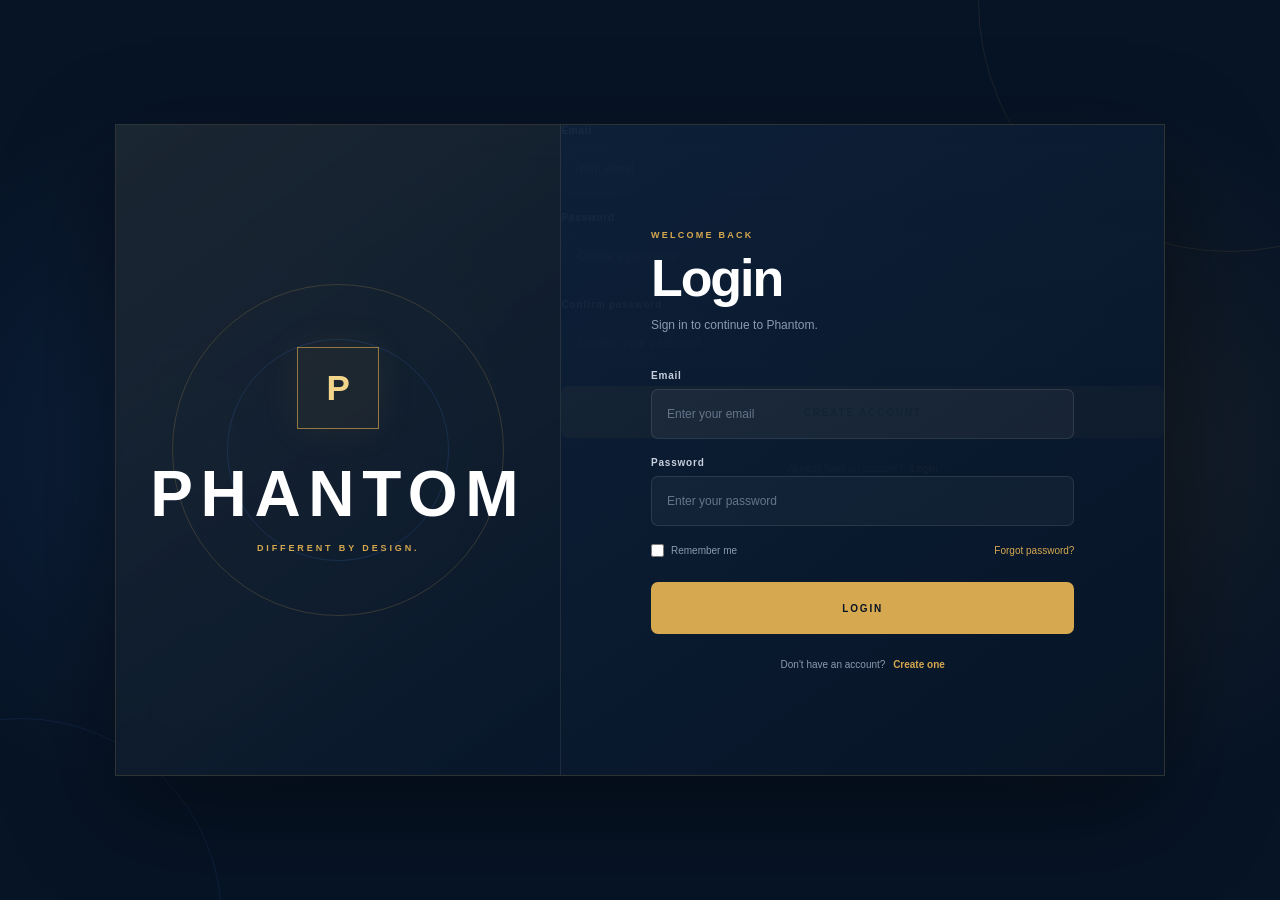
==== commit e31adbca: "Update form actions and remove temporary event listeners" ====
--- a/index.html
+++ b/index.html
@@ -68,7 +68,7 @@
                     </p>
 
 
-                    <form id="loginForm">
+                    <form id="loginForm" action="./home.html" method="get">
 
                         <div class="input-group">
 
@@ -171,7 +171,7 @@
                     </p>
 
 
-                    <form id="signupForm">
+                    <form id="signupForm" action="./home.html" method=">
 
                         <div class="input-group">
 
@@ -272,85 +272,47 @@
     </main>
 
 
-    <script>
-
-        const authPage =
-            document.querySelector(".auth-page");
-
-
-        const showSignup =
-            document.getElementById("showSignup");
-
-
-        const showLogin =
-            document.getElementById("showLogin");
-
-
-        showSignup.addEventListener(
-            "click",
-            function () {
-
-                authPage.classList.add(
-                    "signup-active"
-                );
-
-            }
-        );
-
-
-        showLogin.addEventListener(
-            "click",
-            function () {
-
-                authPage.classList.remove(
-                    "signup-active"
-                );
-
-            }
-        );
-
-
-        /*
-         * TEMPORARY TEST
-         *
-         * For now, clicking LOGIN sends
-         * the user to the actual website.
-         *
-         * Firebase authentication will
-         * replace this later.
-         */
-
-        document
-            .getElementById("loginForm")
-            .addEventListener(
-                "submit",
-                function (event) {
-
-                    event.preventDefault();
-
-                    window.location.href =
-                        "home.html";
-
-                }
-            );
-
-
-        document
-            .getElementById("signupForm")
-            .addEventListener(
-                "submit",
-                function (event) {
-
-                    event.preventDefault();
-
-                    window.location.href =
-                        "home.html";
-
-                }
-            );
-
-    </script>
-
+   <script>
+
+    const authPage = document.querySelector(".auth-page");
+
+    const showSignup = document.getElementById("showSignup");
+    const showLogin = document.getElementById("showLogin");
+
+    const loginForm = document.getElementById("loginForm");
+    const signupForm = document.getElementById("signupForm");
+
+
+    /* ================================
+       LOGIN / SIGN UP SLIDE
+       ================================ */
+
+    showSignup.addEventListener("click", function () {
+
+        authPage.classList.add("signup-active");
+
+    });
+
+
+    showLogin.addEventListener("click", function () {
+
+        authPage.classList.remove("signup-active");
+
+    });
+
+
+    /* ================================
+       TEMPORARY LOGIN TEST
+       ================================ */
+
+    
+    /* ================================
+       TEMPORARY SIGN UP TEST
+       ================================ */
+
+
+</script>
+    
 </body>
 
 </html>
